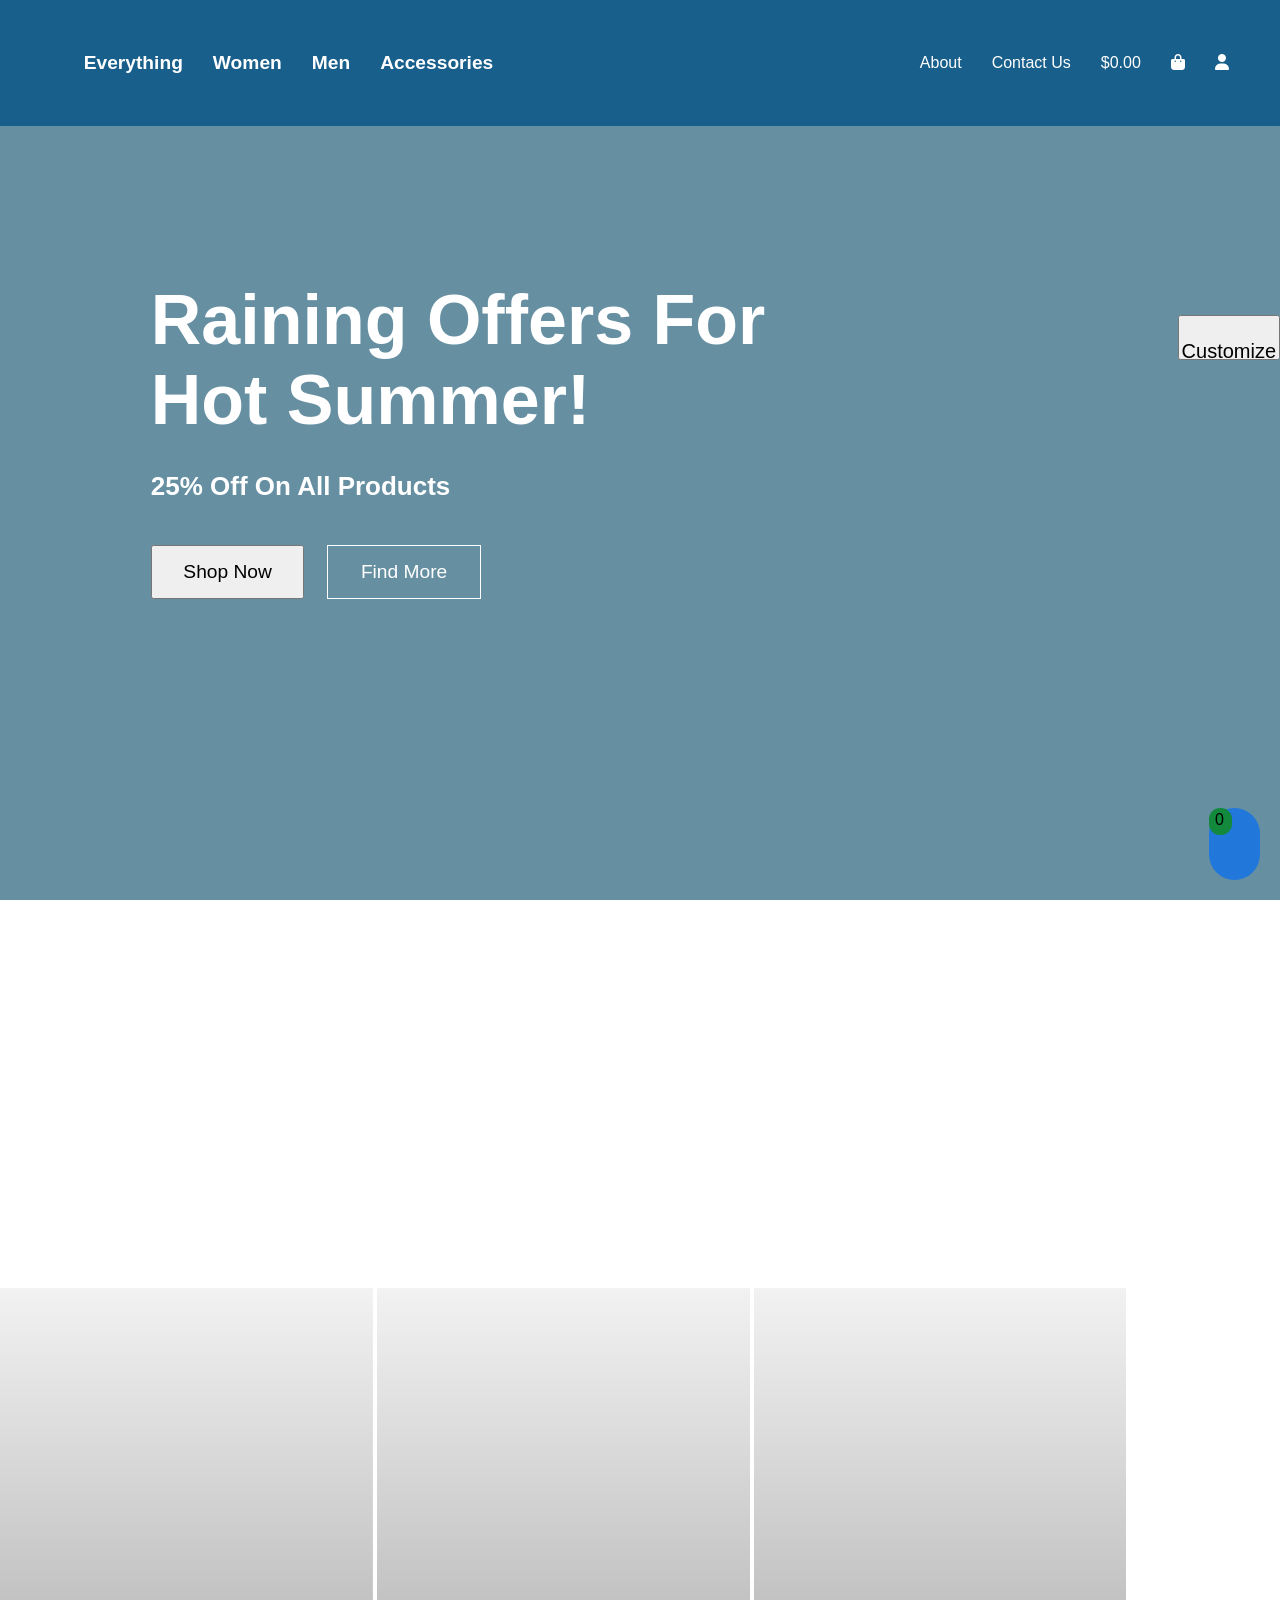
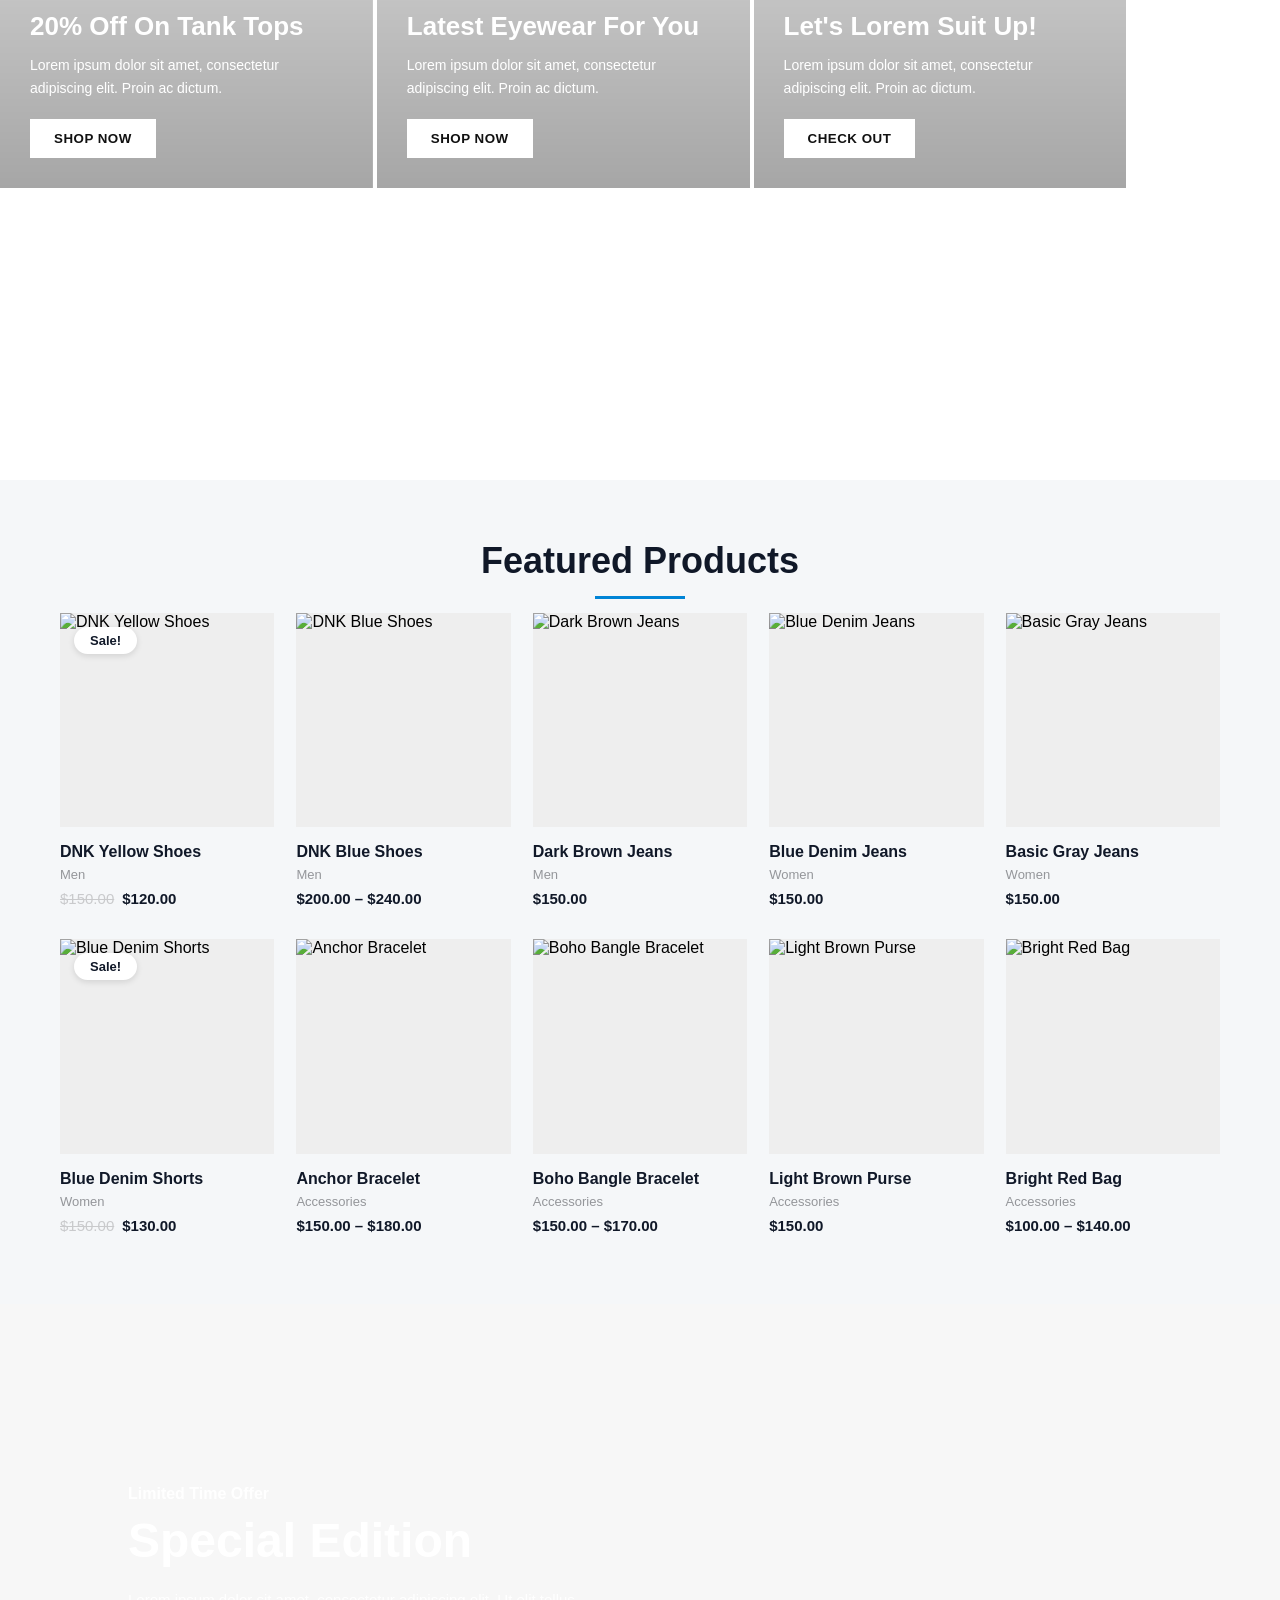
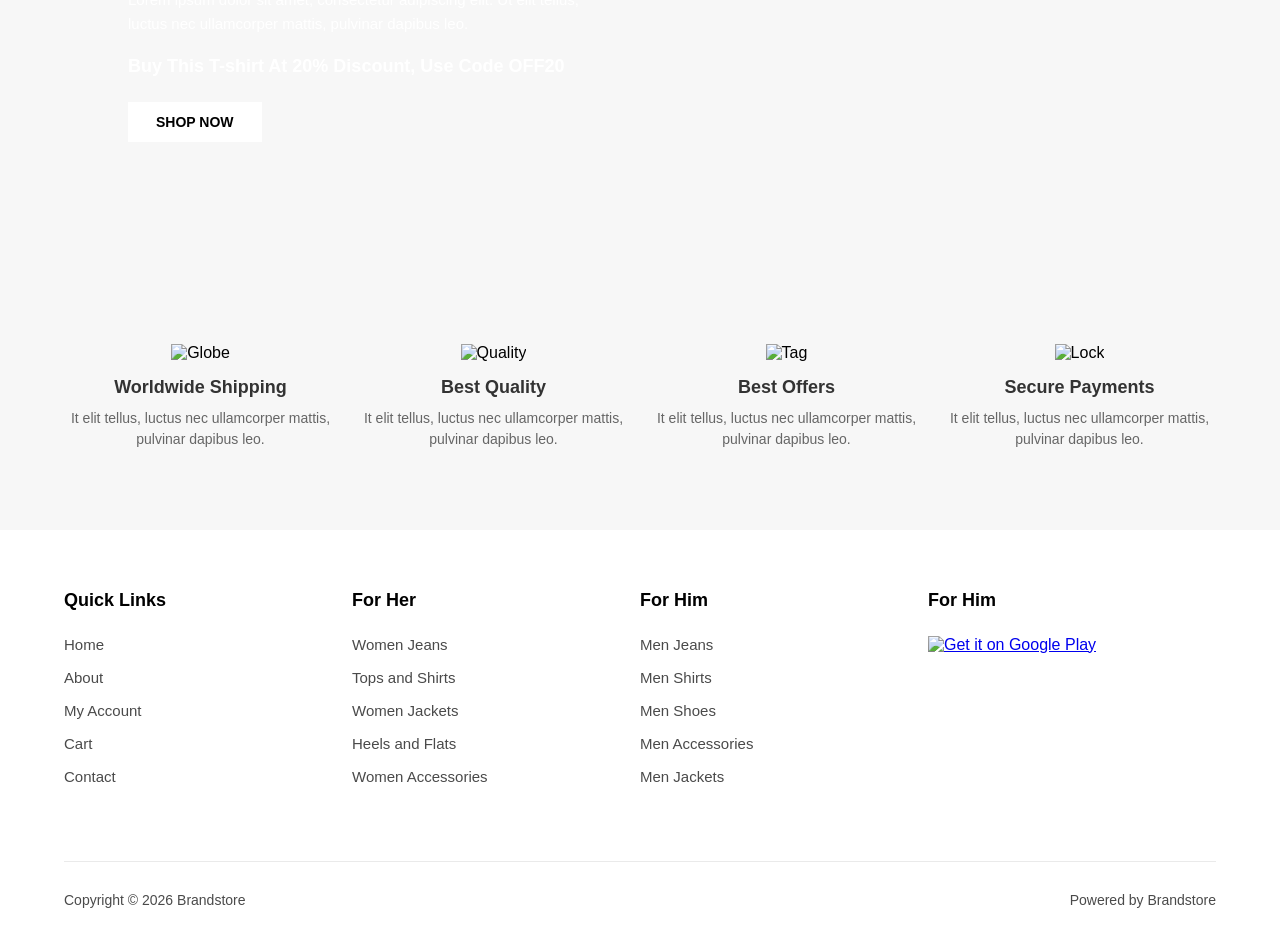
==== index.html @ 1a92a749 "Add files via upload" ====
<!DOCTYPE html>
<html lang="en">
<head>
    <meta charset="UTF-8">
    <meta name="viewport" content="width=device-width, initial-scale=1.0">
    <title>Document</title>


     
</head>
   <link rel="stylesheet" href="style.css">
<link rel="stylesheet" 
href="https://cdnjs.cloudflare.com/ajax/libs/font-awesome/6.5.1/css/all.min.css">
<body>
    
<nav>

    <div class="icon"><a href=""><img src="./img/imgi_24_logo1@2x-free-img.png" alt=""></a>
</div>
<div class="nav-left">
 <a href=" ">Everything</a>
 <a href="">Women</a>
 <a href="">Men</a>
 <a href="">Accessories</a>
</div>

<div class="nav-right">
<a href="">About</a>
<a href="">Contact Us</a>
<a href="">$0.00  </a>
<!-- <a href=""><img class="shop" src="./img/shop.svg" alt=""></a> -->
<a href=""><i class="fa-solid fa-bag-shopping"></i></a>
<a href=""><i class="fa-solid fa-user"></i></a>
</div>
</nav>
    


<section class="home">

<div class="background-img1">

<div class="cont">
    <h1>Raining Offers For <br>Hot Summer!</h1>
    <p>
    25% Off On All Products</p>
     
    
    <button id="button-1">Shop Now</button> 
    <button id="button-2">Find More</button>
    
    
</div>

<a href=""><button id="Customize-1"><img src="./img/laen.svg" alt="">  Customize</button></a>






<div class="sala-1" >
    <div id="zero-1">
  <p>0</p>
  
</div>

  <a href=""> <img src="/img/sala.svg" alt=""></a> 
</div>
</div>



</section>


<section class="section-2">




  <div class="brands-bar">

 
    <div class="logos-row">
        <div><img src="./img/imgi_6_client-logo-5.png" alt=""></div>
<div id="logo-2"><img src="./img/imgi_4_client-logo-2.png" alt=""></div>

<div><img src="./img/imgi_5_client-logo-3.png" alt=""></div>
<div><img src="./img/imgi_3_client-logo-1.png" alt=""></div>

<div><img src="./img/imgi_7_client-logo-4.png" alt=""></div>
    </div>
 
    
  </div>
 
  <div class="promo-cards">
    <div class="card card-1">
      <h2>20% Off On Tank Tops</h2>
      <p>Lorem ipsum dolor sit amet, consectetur adipiscing elit. Proin ac dictum.</p>
      <button>SHOP NOW</button>
    </div>
 
    <div class="card card-2">
      <h2>Latest Eyewear For You</h2>
      <p>Lorem ipsum dolor sit amet, consectetur adipiscing elit. Proin ac dictum.</p>
      <button>SHOP NOW</button>
    </div>
 
    <div class="card card-3">
      <h2>Let's Lorem Suit Up!</h2>
      <p>Lorem ipsum dolor sit amet, consectetur adipiscing elit. Proin ac dictum.</p>
      <button>CHECK OUT</button>
    </div>
  </div>
</section>







<section class="products-section">
  <h2 class="section-title">Featured Products</h2>
  <div class="products-grid">

    <div class="product-card">
      <span class="badge">Sale!</span>
      <img src="https://websitedemos.net/brandstore-02/wp-content/uploads/sites/150/2021/03/sports-shoe3-300x300.jpg" alt="DNK Yellow Shoes">
      <h4>DNK Yellow Shoes</h4>
      <p class="category">Men</p>
      <p class="price"><span class="old-price">$150.00</span><span class="new-price">$120.00</span></p>
    </div>

    <div class="product-card">
      <img src="https://websitedemos.net/brandstore-02/wp-content/uploads/sites/150/2021/03/sports-shoe1-300x300.jpg" alt="DNK Blue Shoes">
      <h4>DNK Blue Shoes</h4>
      <p class="category">Men</p>
      <p class="price"><span class="new-price">$200.00 – $240.00</span></p>
      <div class="swatches">
        <span class="swatch" style="background:#1e73be;"></span>
        <span class="swatch" style="background:#81d742;"></span>
        <span class="swatch" style="background:#ce592f;"></span>
      </div>
    </div>

    <div class="product-card">
      <img src="https://websitedemos.net/brandstore-02/wp-content/uploads/sites/150/2017/12/product-m-jeans1-300x300.jpg" alt="Dark Brown Jeans">
      <h4>Dark Brown Jeans</h4>
      <p class="category">Men</p>
      <p class="price"><span class="new-price">$150.00</span></p>
    </div>

    <div class="product-card">
      <img src="https://websitedemos.net/brandstore-02/wp-content/uploads/sites/150/2017/12/product-w-jeans2-300x300.jpg" alt="Blue Denim Jeans">
      <h4>Blue Denim Jeans</h4>
      <p class="category">Women</p>
      <p class="price"><span class="new-price">$150.00</span></p>
    </div>

    <div class="product-card">
      <img src="https://websitedemos.net/brandstore-02/wp-content/uploads/sites/150/2017/12/product-w-jeans4-300x300.jpg" alt="Basic Gray Jeans">
      <h4>Basic Gray Jeans</h4>
      <p class="category">Women</p>
      <p class="price"><span class="new-price">$150.00</span></p>
    </div>

    <div class="product-card">
      <span class="badge">Sale!</span>
      <img src="https://websitedemos.net/brandstore-02/wp-content/uploads/sites/150/2017/12/product-w-jeans1-300x300.jpg" alt="Blue Denim Shorts">
      <h4>Blue Denim Shorts</h4>
      <p class="category">Women</p>
      <p class="price"><span class="old-price">$150.00</span><span class="new-price">$130.00</span></p>
    </div>

    <div class="product-card">
      <img src="https://websitedemos.net/brandstore-02/wp-content/uploads/sites/150/2017/12/product-accessory2-300x300.jpg" alt="Anchor Bracelet">
      <h4>Anchor Bracelet</h4>
      <p class="category">Accessories</p>
      <p class="price"><span class="new-price">$150.00 – $180.00</span></p>
      <div class="swatches">
        <span class="swatch" style="background:#000000;"></span>
        <span class="swatch" style="background:#aa7627;"></span>
        <span class="swatch" style="background:#ce592f;"></span>
      </div>
    </div>

    <div class="product-card">
      <img src="https://websitedemos.net/brandstore-02/wp-content/uploads/sites/150/2017/12/product-accessory1-300x300.jpg" alt="Boho Bangle Bracelet">
      <h4>Boho Bangle Bracelet</h4>
      <p class="category">Accessories</p>
      <p class="price"><span class="new-price">$150.00 – $170.00</span></p>
      <div class="swatches">
        <span class="swatch" style="background:#1fb1c1;"></span>
        <span class="swatch" style="background:#81d742;"></span>
        <span class="swatch" style="background:#ce592f;"></span>
      </div>
    </div>

    <div class="product-card">
      <img src="https://websitedemos.net/brandstore-02/wp-content/uploads/sites/150/2017/12/product-bag1-300x300.jpg" alt="Light Brown Purse">
      <h4>Light Brown Purse</h4>
      <p class="category">Accessories</p>
      <p class="price"><span class="new-price">$150.00</span></p>
    </div>

    <div class="product-card">
      <img src="https://websitedemos.net/brandstore-02/wp-content/uploads/sites/150/2017/12/product-bag3-300x300.jpg" alt="Bright Red Bag">
      <h4>Bright Red Bag</h4>
      <p class="category">Accessories</p>
      <p class="price"><span class="new-price">$100.00 – $140.00</span></p>
      <div class="swatches">
        <span class="swatch" style="background:#1e73be;"></span>
        <span class="swatch" style="background:#f49922;"></span>
        <span class="swatch" style="background:#ce25e8;"></span>
        <span class="swatch" style="background:#ce592f;"></span>
      </div>
    </div>

  </div>
</section>

<section class="Special">
  
  <div class="back11">
    <div class="banner-content">
      <p class="subtitle">Limited Time Offer</p>
      <h2>Special Edition</h2>
      <p class="desc">Lorem ipsum dolor sit amet, consectetur adipiscing elit. Ut elit tellus, luctus nec ullamcorper mattis, pulvinar dapibus leo.</p>
      <p class="discount-text">Buy This T-shirt At 20% Discount, Use Code OFF20</p>
      <a href="#" class="shop-btn">SHOP NOW</a>
    </div>
  </div>

  
  <div class="somp">
   
    <div class="feature-item">
      <img src="./img/imgi_18_globe-free-img.png" alt="Globe">
      <h3>Worldwide Shipping</h3>
      <p>It elit tellus, luctus nec ullamcorper mattis, pulvinar dapibus leo.</p>
    </div>
  
   
    <div class="feature-item">
      <img src="./img/imgi_19_quality-free-img.png" alt="Quality">
      <h3>Best Quality</h3>
      <p>It elit tellus, luctus nec ullamcorper mattis, pulvinar dapibus leo.</p>
    </div>
    
    
    <div class="feature-item">
      <img src="./img/imgi_20_tag-free-img.png" alt="Tag">
      <h3>Best Offers</h3>
      <p>It elit tellus, luctus nec ullamcorper mattis, pulvinar dapibus leo.</p>
    </div>
    
  
    <div class="feature-item">
      <img src="./img/imgi_21_lock-free-img.png" alt="Lock">
      <h3>Secure Payments</h3>
      <p>It elit tellus, luctus nec ullamcorper mattis, pulvinar dapibus leo.</p>
    </div>
  </div>
</section>

<footer class="site-footer">
  <div class="footer-top">
 
    <div class="footer-col">
      <h4>Quick Links</h4>
      <ul>
        <li><a href="#">Home</a></li>
        <li><a href="#">About</a></li>
        <li><a href="#">My Account</a></li>
        <li><a href="#">Cart</a></li>
        <li><a href="#">Contact</a></li>
      </ul>
    </div>

   
    <div class="footer-col">
      <h4>For Her</h4>
      <ul>
        <li><a href="#">Women Jeans</a></li>
        <li><a href="#">Tops and Shirts</a></li>
        <li><a href="#">Women Jackets</a></li>
        <li><a href="#">Heels and Flats</a></li>
        <li><a href="#">Women Accessories</a></li>
      </ul>
    </div>

    <div class="footer-col">
      <h4>For Him</h4>
      <ul>
        <li><a href="#">Men Jeans</a></li>
        <li><a href="#">Men Shirts</a></li>
        <li><a href="#">Men Shoes</a></li>
        <li><a href="#">Men Accessories</a></li>
        <li><a href="#">Men Jackets</a></li>
      </ul>
    </div>

  
    <div class="footer-col">
      <h4>For Him</h4>
      <a href="#" class="app-link">
        
        <img src="./img/imgi_102_playstore-free-img-300x90.png" alt="Get it on Google Play"> 
      </a>
    </div>
  </div>

  <div class="footer-bottom">
    <p>Copyright &copy; 2026 Brandstore</p>
    <p>Powered by Brandstore</p>
  </div>
</footer>

</body>
</html>
---- style.css ----
*{
    padding: 0;
    margin: 0;
box-sizing: border-box;
}
 

nav{
background-color: rgb(24, 95, 139);
display: flex;
align-items: center;
height: 14vh;
padding: 45px;
position: relative;
}

.icon{
   
    margin-left: 3px;
    
}

.icon img{

width: 150px;

}

.nav-left{
  display: flex;
gap: 30px;
margin-left: 3%;
font-size: larger;
font-weight: 600;
 

}

.nav-right{
    display: flex;
 margin-right: auto;
gap: 30px;
position: absolute;
right: 4%;
font-family: 'Trebuchet MS', 'Lucida Sans Unicode', 'Lucida Grande', 'Lucida Sans', Arial, sans-serif;

}
.nav-left a , .nav-right a{
text-decoration: none;
color: white;

    
}



.home{

height: 100vh;

}

.background-img1{
    position: relative;
width: 100%;
height: 100%;
background-image:
        linear-gradient(  rgba(0, 70, 100, 0.6), rgba(0, 70, 100, 0.6) ), url("img/imgi_116_home-new-bg-free-img.jpg");
        background-repeat: no-repeat;
background-size: cover;
background-position: center;
background-attachment: fixed;
}
.cont{

position: absolute;
top: 16%;
left: 11%;
padding: 10px;

}

.cont h1{

color: white;
font-weight: bold;
font-size: 70px;
font-family: 'Gill Sans', 'Gill Sans MT', Calibri, 'Trebuchet MS', sans-serif;

}
.cont p{
color: white;
font-family: 'Gill Sans', 'Gill Sans MT', Calibri, 'Trebuchet MS', sans-serif;
 font-size: 26px;
 font-weight: bold;
 margin-top: 5%;
 
}

.cont button{
 width: 25%;
 height: 6vh;
 margin-top: 7%;
font-size: larger;
}
#button-2{
background-color: rgba(0, 0, 255, 0);
    color: white;
  border: 1px white solid;
  margin-left: 3%;
  
}
#button-1:hover{
background-color: black;
color: white;
border: 1px white solid;
}

#button-2:hover{

background-color: white;
color: black;
}

#Customize-1{
 position: fixed;
 top: 35%;
right: 0;
width: 8%;
height: 5vh;
font-size: 20px;
}

#Customize-1:hover{
color: rgba(0, 59, 186, 0.975);

}








.sala-1{
width: 4%;
height:8vh;
position: fixed;
right: 20px;
bottom: 20px;
background-color: rgb(33, 119, 218);
border-radius: 30px;

}
.sala-1 img{
    position: absolute;
    top:15px;
  right: 12px;
}

#zero-1{
    position: relative;
width: 23px;
height: 3vh;
border-radius: 11px;
background-color: rgb(18, 137, 60);

}
#zero-1 p{

    position: absolute;
    top:3px;
  right: 8px;
}


.section-2{
width: 100%;
height: 110vh;
position: relative;

}


/* 
.brands-bar {
  display: flex;              
  align-items: center;        
  justify-content: center;
  gap: 20px;
  padding: 40px 30px;
}
 
.arrow-btn {
  background: none;
  border: none;
  font-size: 22px;
  color: #999;
  cursor: pointer;
  flex-shrink: 0;            
} */
 
.logos-row {
  display: flex;              /* اللوجوهات جنب بعض في صف واحد */
  align-items: center;
  justify-content: space-evenly; /* مسافات متساوية تمامًا بينهم */
  flex-grow: 1;                /* الصف ياخد كل المساحة المتاحة بين السهمين */
  flex-wrap: wrap;             /* لو الشاشة ضاقت جدًا، اللوجوهات تنزل سطر جديد */
  gap: 30px;
 margin-top: 5%;
}
 
/* .logo-item {
  display: flex;
  align-items: center;
  gap: 8px;
  font-weight: bold;
  font-size: 20px;
  color: #333;
  white-space: nowrap;
}
.logo-item .dot {
  width: 22px;
  height: 22px;
  border-radius: 50%;
  background: #333;
  flex-shrink: 0;
} */
 
/* ============================================= */
/* 2) صف كروت العروض (Promo Cards)                */
/* ============================================= */
.promo-cards {
  display: flex;              /* الكروت التلاتة جنب بعض أفقيًا */
  flex-wrap: wrap;            /* لو الشاشة صغيرة، الكروت تنزل تحت بعض */
  gap: 4px;
  position: absolute;
  top: 20%;
  right: 12%;
}
 
.card {
  flex: 1 1 300px;   /* اختصار: flex-grow:1 flex-shrink:1 flex-basis:300px */
  min-height: 500px;
  display: flex;
  flex-direction: column;    /* محتوى الكارت مرتب عموديًا */
  justify-content: flex-end; /* النص والزرار يتحطوا في آخر الكارت (تحت) */
  padding: 30px;
  color: white;
  /* background-size: contain;
  background-position: center;
  background-repeat: no-repeat;
  position: relative; */
}
 
/* خلفيات تجريبية لكل كارت (استبدلها بصورك الحقيقية بسهولة) */
.card-1 { background: linear-gradient(0deg, rgba(0,0,0,0.35), rgba(0,0,0,0.05)), url("./img/imgi_116_women-fashion-free-img.jpg");

 background-size: contain;
    background-position: center;
background-repeat: no-repeat;
    position: relative;



}
.card-2 { background: linear-gradient(0deg, rgba(0,0,0,0.35), rgba(0,0,0,0.05)),url("./img/imgi_117_men-fashion-free-img.jpg"); }
.card-3 { background: linear-gradient(0deg, rgba(0,0,0,0.35), rgba(0,0,0,0.05)),url("./img/imgi_118_footwear-free-img.jpg"); }
 
.card h2 {
  font-size: 26px;
  margin-bottom: 12px;
}
.card p {
  font-size: 14px;
  line-height: 1.6;
  max-width: 320px;
  margin-bottom: 20px;
}
.card button {
  align-self: flex-start;   /* الزرار يفضل في الشمال ومايتمددش (override للـ align-items لو موجودة) */
  background: white;
  color: #111;
  border: none;
  padding: 12px 24px;
  font-weight: bold;
  letter-spacing: 0.5px;
  cursor: pointer;
}
 
/* 
@media (max-width: 700px) {
  .brands-bar { flex-wrap: wrap; }
  .card { flex-basis: 100%; }  /* كل كارت ياخد عرض الشاشة كامل على الموبايل */

  





/* 
.women-fashion ,.men-fashion ,.footwear-free{

width: 32%;
height:500px;

}


.women-fashion {

    background-image: url("./img/imgi_116_women-fashion-free-img.jpg");
    background-size: contain;
    background-position: center;
background-repeat: no-repeat;
    position: relative;

    
}


.men-fashion {

    background-image: url("./img/imgi_117_men-fashion-free-img.jpg");
    background-size: contain;
    background-position: center;
background-repeat: no-repeat;
    position: relative;

    
}


.footwear-free {

    background-image: url("./img/imgi_118_footwear-free-img.jpg");
    background-size: contain;
    background-position: center;
background-repeat: no-repeat;
    position: relative;

    
}







 */



.Featured{
    display: flex;
width: 95%;
height: 50vh;
position: absolute;
top: 20%;

}

.sports-shoe3{

    width:22%;
}

.sports-shoe3 img  {

width:100%;

}



.products-section{
  padding:60px 60px;
  text-align:center;
  
  background:#F5F7F9;
}
.section-title{
  font-size:36px;
  font-weight:700;
  color:#101828;
  margin-bottom:14px;
}
.section-title::after{
  content:"";
  display:block;
  width:90px;
  height:3px;
  background:#0084D6;
  margin:14px auto 0 auto;
}
.products-grid{
  display:grid;
  grid-template-columns:repeat(5,1fr);   /* 5 أعمدة بالظبط زي الصورة */
  gap:22px;
  text-align:left;
  max-width:1500px;
  margin:0 auto;
}
.product-card{
  display:flex;
  flex-direction:column;
  position:relative;
}
.product-card img{
  width:100%;
  aspect-ratio:1/1;
  object-fit:cover;
  background:#eeeeee;      /* لون خلفية صورة المنتج الحقيقي */
  margin-bottom:16px;
}
.product-card h4{
  font-size:16px;
  font-weight:700;
  color:#101828;
  margin-bottom:6px;
}
.product-card .category{
  font-size:13px;
  color:#94969a;
  margin-bottom:8px;
}
.product-card .price{
  font-size:15px;
  margin-bottom:10px;
}
.product-card .old-price{
  text-decoration:line-through;
  color:#c9cacc;font-weight:400;
  margin-right:8px;
}
.product-card .new-price{
  color:#101828;
  font-weight:700;
}
.product-card .badge{
  position:absolute;
  top:14px; left:14px;
  background:#ffffff;
  color:#101828;
  font-size:13px;
  font-weight:600;
  padding:6px 16px;
  border-radius:20px;
  box-shadow:0 2px 6px rgba(0,0,0,0.12);
}

/* ريسيت بسيط عشان المسافات */
* {
  box-sizing: border-box;
  margin: 0;
  padding: 0;
  font-family: Arial, Helvetica, sans-serif; /* يفضل استخدام خطوط مناسبة */
}

.Special {
  width: 100%;
  background-color: #f7f7f7; /* لون خلفية الصفحة الفاتح زي الصورة */
  padding: 40px 0 80px;
}

/* تنسيق البانر */
.back11 {
  width: 90%;
  max-width: 1200px;
  height: 60vh;
  min-height: 450px;
  margin: 0 auto;
  background: url("./img/imgi_120_banner-03.jpg");
  background-size: cover; /* عشان الصورة تغطي المساحة كلها بشكل متناسق */
  background-position: center;
  background-repeat: no-repeat;
  display: flex;
  align-items: center; /* توسيط المحتوى بالطول */
  padding-left: 5%; /* مسافة من الشمال للنص */
}

/* تنسيق الكلام جوه البانر */
.banner-content {
  width: 50%;
  color: #ffffff;
}

.banner-content .subtitle {
  font-size: 16px;
  font-weight: bold;
  margin-bottom: 10px;
}

.banner-content h2 {
  font-size: 48px;
  font-weight: bold;
  margin-bottom: 20px;
}

.banner-content .desc {
  font-size: 15px;
  line-height: 1.6;
  margin-bottom: 20px;
  max-width: 90%;
}

.banner-content .discount-text {
  font-size: 18px;
  font-weight: bold;
  margin-bottom: 25px;
}

.shop-btn {
  display: inline-block;
  background-color: #ffffff;
  color: #000000;
  text-decoration: none;
  padding: 12px 28px;
  font-weight: bold;
  font-size: 14px;
  text-transform: uppercase;
  transition: 0.3s;
}

.shop-btn:hover {
  background-color: #e0e0e0;
}


.somp {
  display: flex;
  justify-content: space-between;
  width: 90%;
  max-width: 1200px;
  margin: 60px auto 0;
  gap: 20px;
}

.feature-item {
  flex: 1; 
  text-align: center; 
}

.feature-item img {
  width: 40px; 
  margin-bottom: 15px;
}

.feature-item h3 {
  font-size: 18px;
  color: #333;
  margin-bottom: 10px;
}

.feature-item p {
  font-size: 14px;
  color: #666;
  line-height: 1.5;
}



.site-footer {
  width: 100%;
  background-color: #ffffff;
  padding: 60px 0 20px;
  font-family: Arial, Helvetica, sans-serif;
}


.footer-top {
  width: 90%;
  max-width: 1200px;
  margin: 0 auto;
  display: flex;
  justify-content: space-between;
  flex-wrap: wrap; 
  padding-bottom: 40px;
  border-bottom: 1px solid #eaeaea;
}

.footer-col {
  flex: 1;
  min-width: 200px; 
  margin-bottom: 20px;
}

.footer-col h4 {
  font-size: 18px;
  font-weight: bold;
  margin-bottom: 25px;
  color: #000;
}

.footer-col ul {
  list-style: none;
  padding: 0;
  margin: 0;
}

.footer-col ul li {
  margin-bottom: 15px;
}

.footer-col ul li a {
  text-decoration: none; 
  color: #4a4a4a;
  font-size: 15px;
  transition: color 0.3s ease;
}

.footer-col ul li a:hover {
  color: #000; 
}

.app-link img {
  width: 140px; 
  cursor: pointer;
}

.footer-bottom {
  width: 90%;
  max-width: 1200px;
  margin: 0 auto;
  display: flex;
  justify-content: space-between;
  padding-top: 30px;
  font-size: 14px;
  color: #4a4a4a;
}
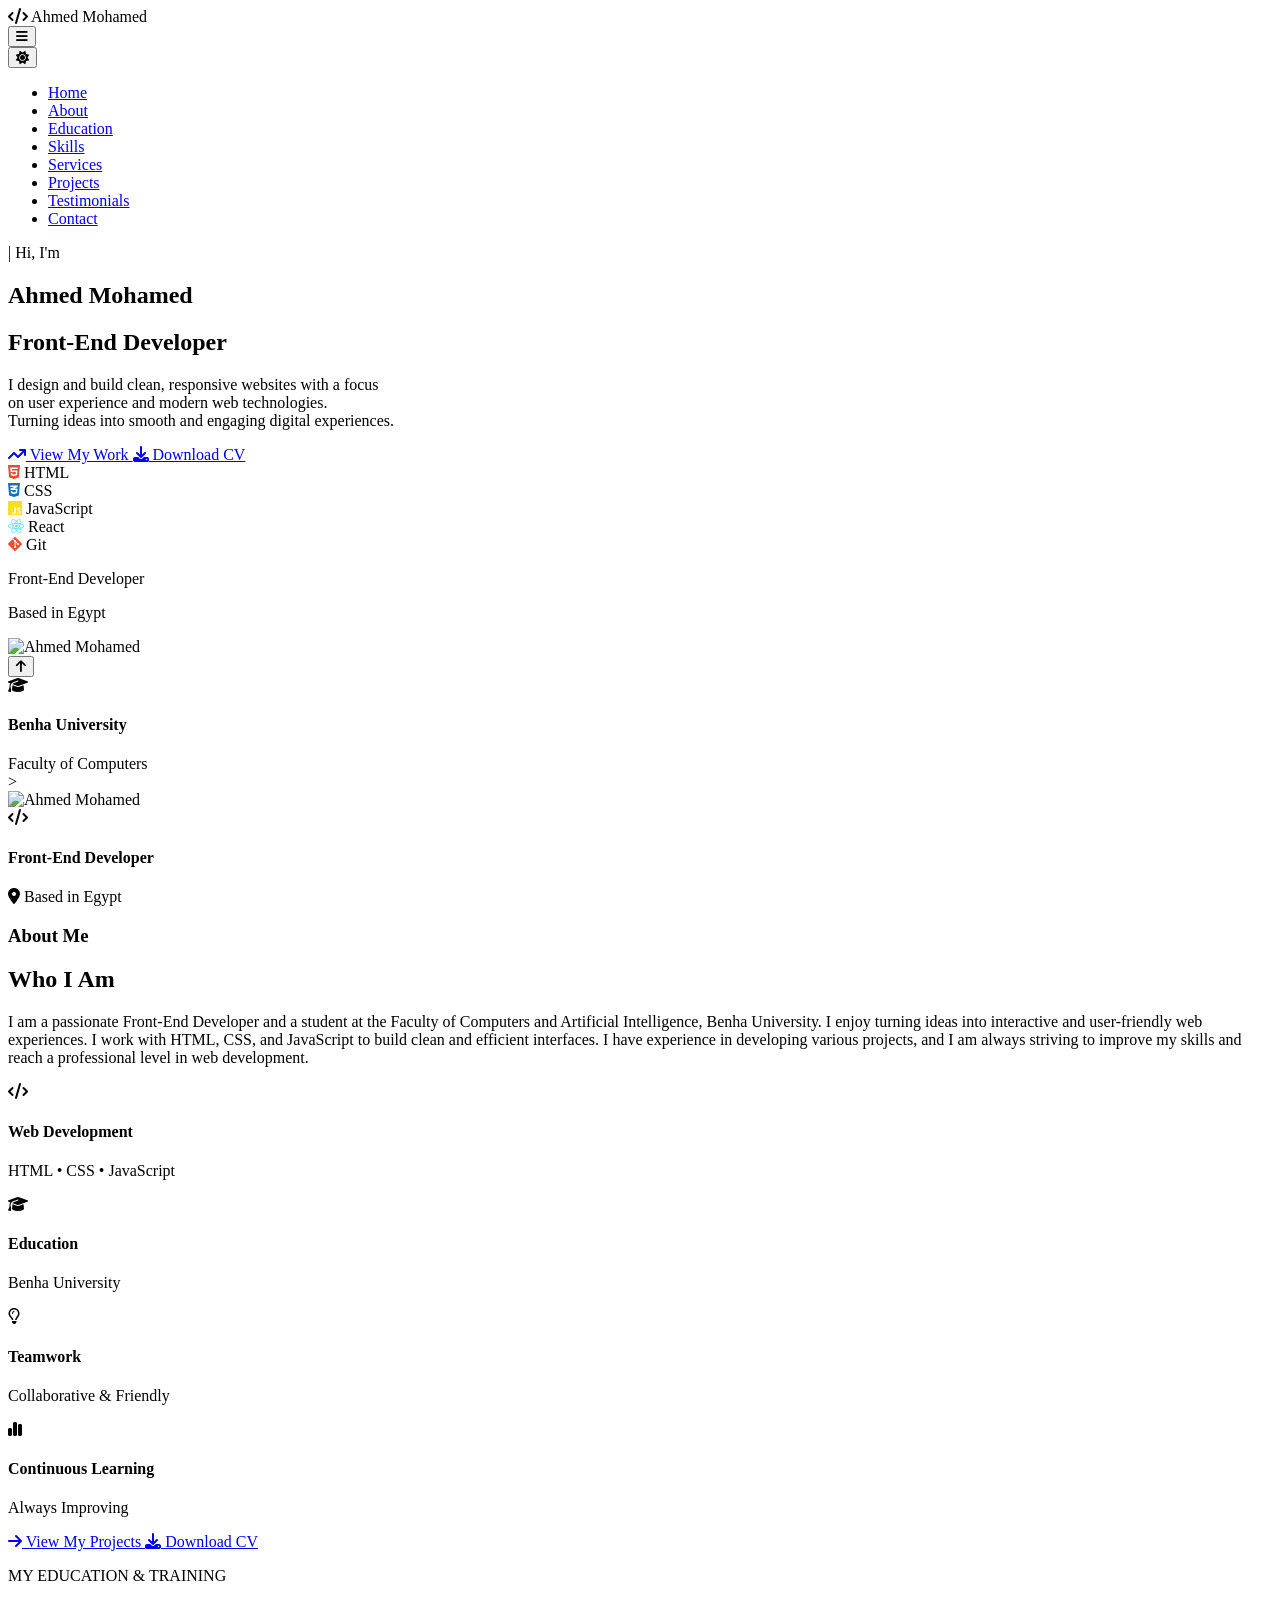
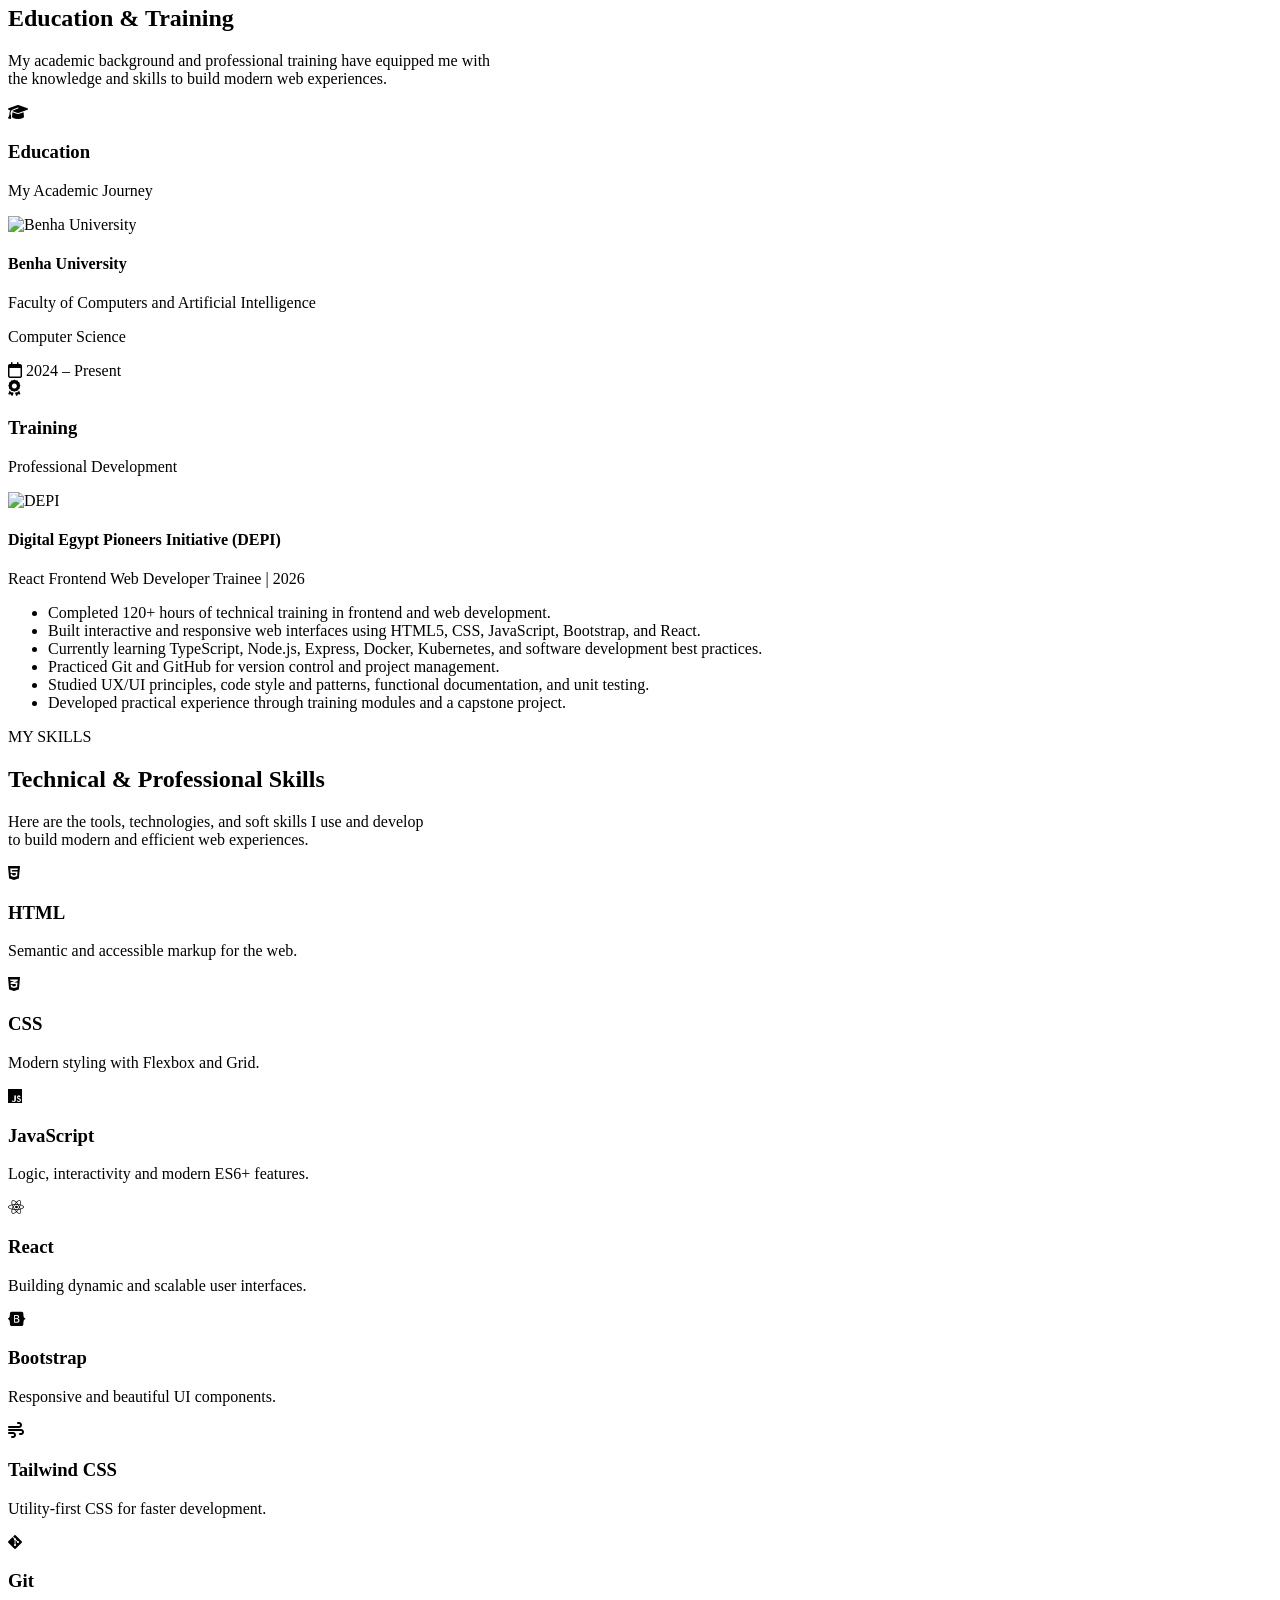
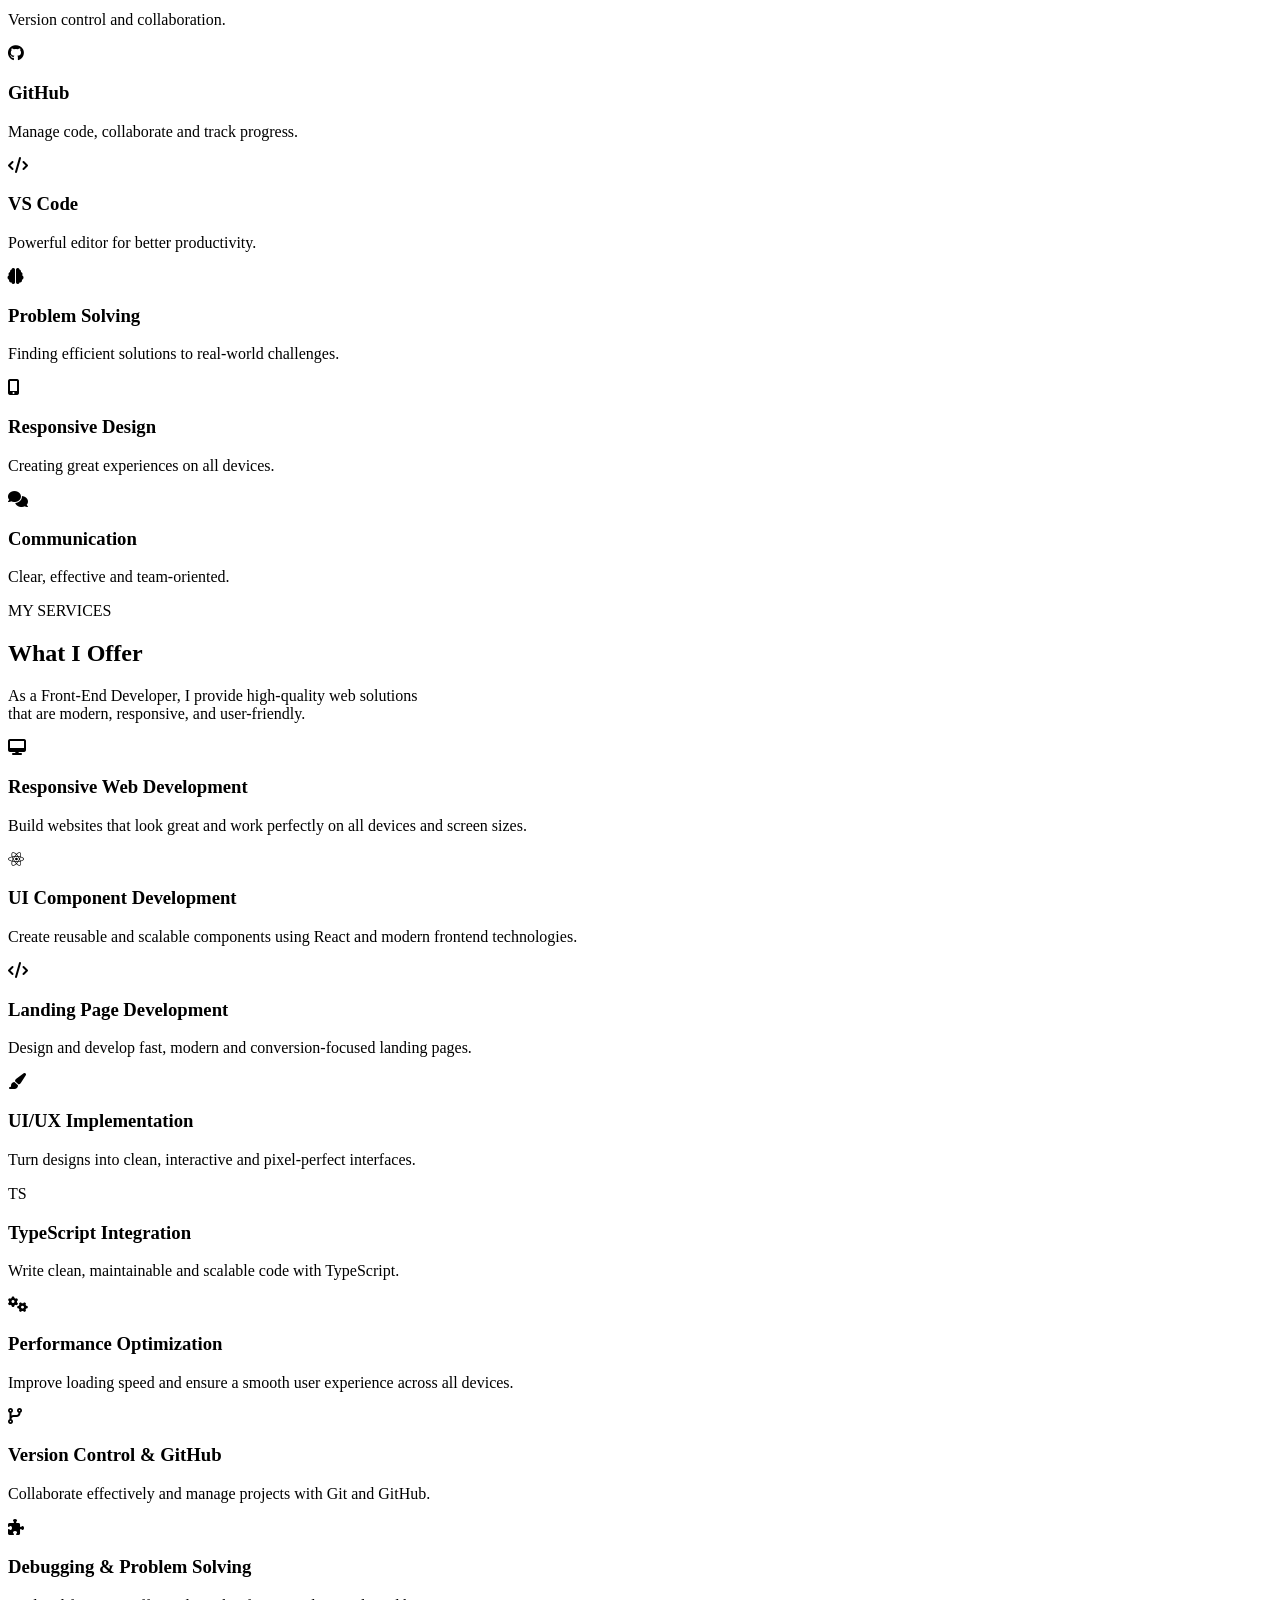
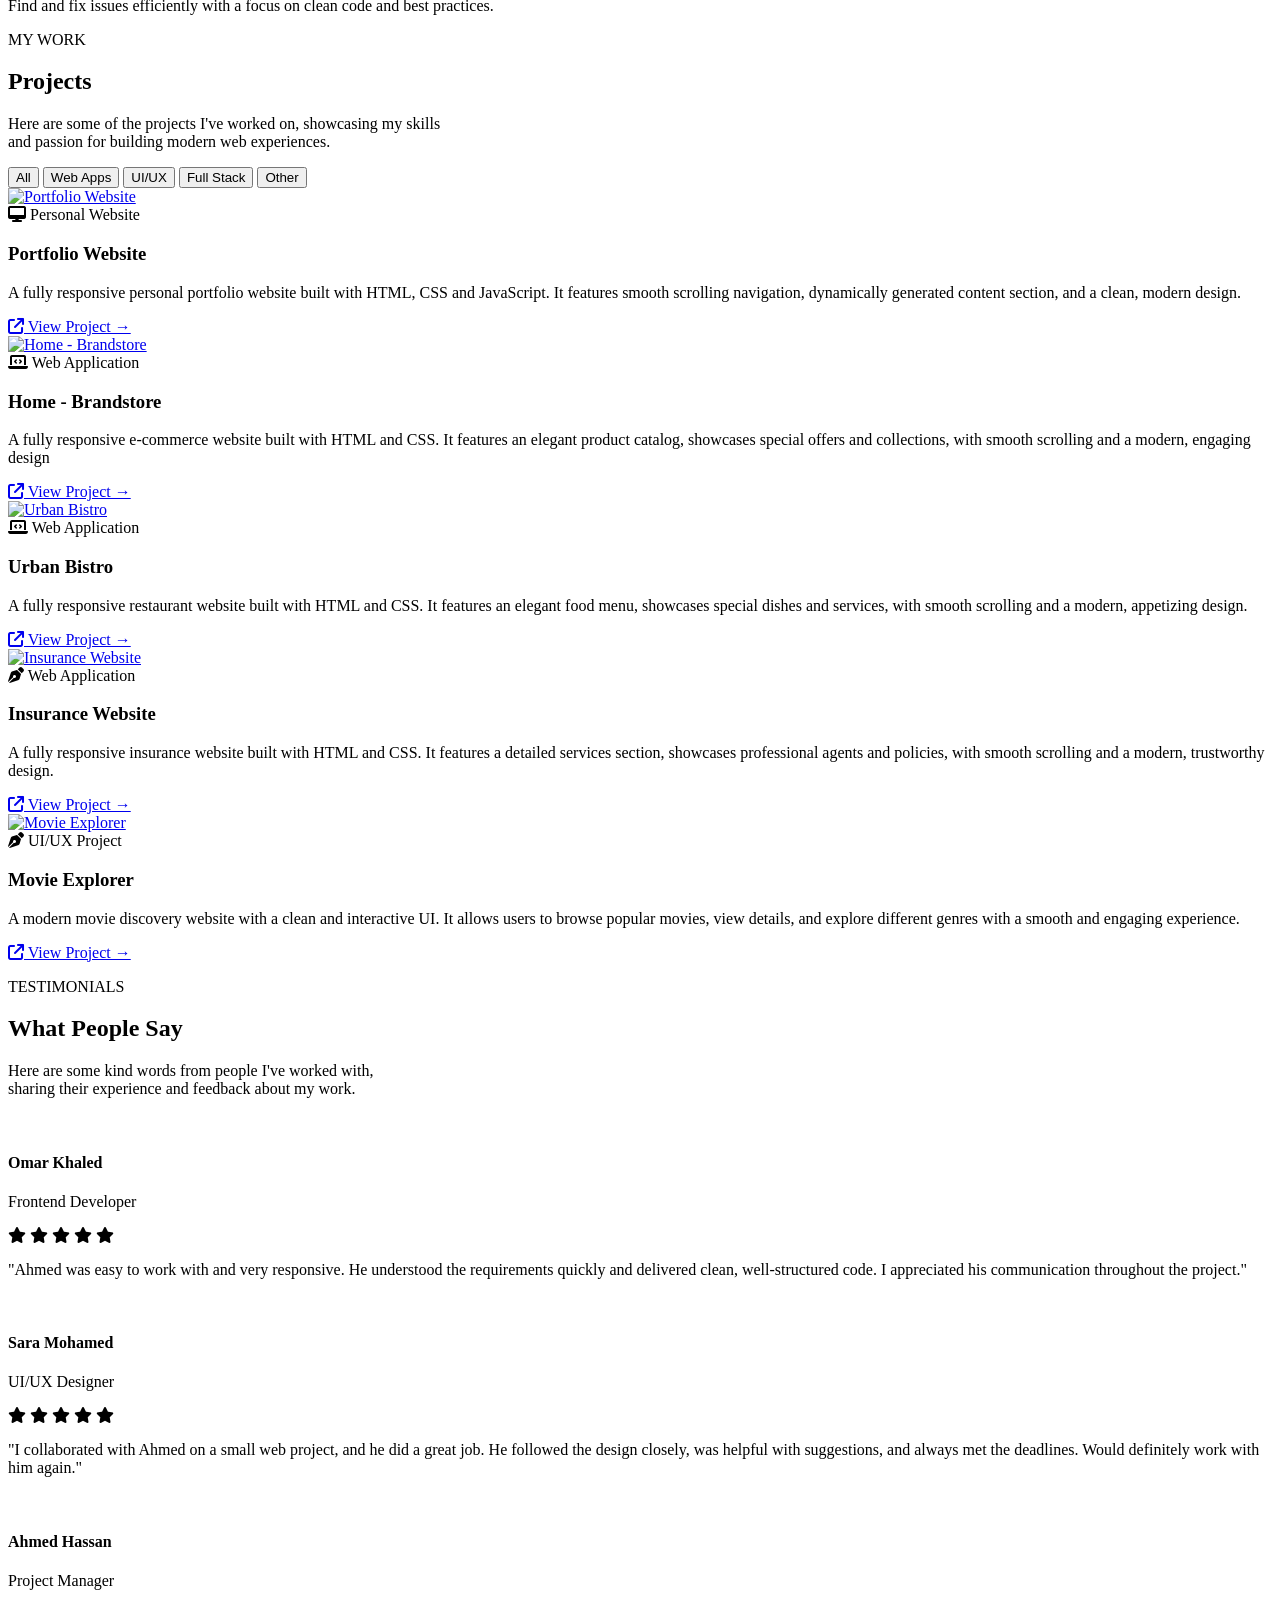
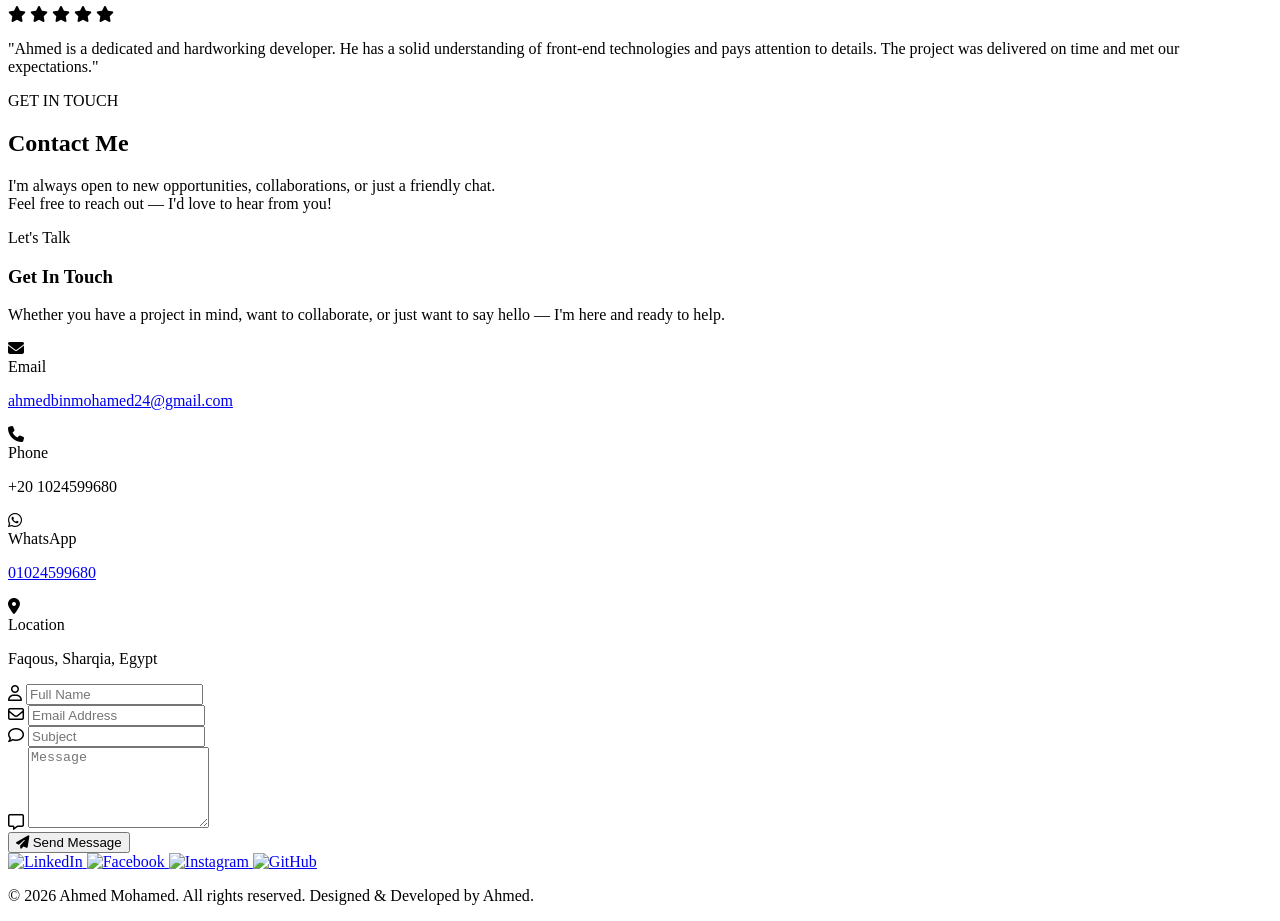
==== commit 99ee6277: "Add files via upload" ====
--- a/index.html
+++ b/index.html
@@ -1,323 +1,966 @@
+
+<!DOCTYPE html>
+<html lang="en">
+
+<head>
+    <meta charset="UTF-8">
+    <meta name="viewport" content="width=device-width, initial-scale=1.0">
+    <title>portfolio</title>
+    <link rel="stylesheet" href="css/style.css">
+</head>
+
+
+
+<body>
+
+
 <!DOCTYPE html>
 <html lang="en">
 <head>
     <meta charset="UTF-8">
     <meta name="viewport" content="width=device-width, initial-scale=1.0">
-    <title>Document</title>
-
-
-     
+    <title>Ahmed Mohamed - Portfolio</title>
+   
+    <link rel="stylesheet" href="style.css">
+ 
+    <link rel="stylesheet" href="https://cdnjs.cloudflare.com/ajax/libs/font-awesome/6.4.0/css/all.min.css">
+ 
+    <link href="https://fonts.googleapis.com/css2?family=Poppins:wght@300;400;500;600;700&display=swap" rel="stylesheet">
 </head>
-   <link rel="stylesheet" href="style.css">
-<link rel="stylesheet" 
-href="https://cdnjs.cloudflare.com/ajax/libs/font-awesome/6.5.1/css/all.min.css">
 <body>
-    
-<nav>
-
-    <div class="icon"><a href=""><img src="./img/imgi_24_logo1@2x-free-img.png" alt=""></a>
+
+<nav class="navbar">
+    <div class="logo">
+        <i class="fa-solid fa-code"></i> Ahmed <span>Mohamed</span>
+    </div>
+    <button class="menu-toggle" aria-label="Open Menu">
+        <i class="fa-solid fa-bars"></i>
+    </button>
+<div class="nav-actions">
+
+
 </div>
-<div class="nav-left">
- <a href=" ">Everything</a>
- <a href="">Women</a>
- <a href="">Men</a>
- <a href="">Accessories</a>
-</div>
-
-<div class="nav-right">
-<a href="">About</a>
-<a href="">Contact Us</a>
-<a href="">$0.00  </a>
-<!-- <a href=""><img class="shop" src="./img/shop.svg" alt=""></a> -->
-<a href=""><i class="fa-solid fa-bag-shopping"></i></a>
-<a href=""><i class="fa-solid fa-user"></i></a>
-</div>
+
+    <button class="theme-toggle" aria-label="Toggle Light and Dark Mode">
+    <i class="fa-solid fa-sun"></i>
+</button>
+    <ul class="nav-links">
+        <li><a href="#" class="active">Home</a></li>
+        <li><a href="#about">About</a></li>
+        <li><a href="#education">Education</a></li>
+        <li><a href="#skills">Skills</a></li>
+        <li><a href="#services">Services</a></li>
+        <li><a href="#projects">Projects</a></li>
+        <li><a href="#testimonials">Testimonials</a></li>
+        <li><a href="#contact">Contact</a></li>
+    </ul>
 </nav>
-    
-
-
-<section class="home">
-
-<div class="background-img1">
-
-<div class="cont">
-    <h1>Raining Offers For <br>Hot Summer!</h1>
-    <p>
-    25% Off On All Products</p>
-     
-    
-    <button id="button-1">Shop Now</button> 
-    <button id="button-2">Find More</button>
-    
+   
+    <section class="hero">
+        
+        
+        <div class="hero-content">
+            <div class="greeting"><span>|</span> Hi, I'm</div>
+            <h1 class="name">Ahmed <span>Mohamed</span></h1>
+            <h2 class="title">Front-End Developer</h2>
+            <p class="desc">
+                I design and build clean, responsive websites with a focus<br>
+                on user experience and modern web technologies.<br>
+                Turning ideas into smooth and engaging digital experiences.
+            </p>
+            
+            <div class="buttons">
+                <a href="#projects" class="btn primary-btn">
+                    <i class="fa-solid fa-arrow-trend-up"></i> View My Work
+                </a>
+                <a href="./CV/Ahmed Mohamed_Gomaa_CV.pdf" class="btn secondary-btn">
+                    <i class="fa-solid fa-download"></i> Download CV
+                </a>
+            </div>
+
+            <div class="tech-stack">
+                <div class="tech-item"><i class="fa-brands fa-html5" style="color: #e34f26;"></i> HTML</div>
+                <div class="tech-item"><i class="fa-brands fa-css3-alt" style="color: #1572b6;"></i> CSS</div>
+                <div class="tech-item"><i class="fa-brands fa-js" style="color: #f7df1e;"></i> JavaScript</div>
+                <div class="tech-item"><i class="fa-brands fa-react" style="color: #61dafb;"></i> React</div>
+                <div class="tech-item"><i class="fa-brands fa-git-alt" style="color: #f05032;"></i> Git</div>
+            </div>
+        </div>
+
+        <div class="hero-image">
+           
+            <div class="badge">
+                <span class="dot"></span>
+                <div>
+                    <p class="badge-title">Front-End Developer</p>
+                    <p class="badge-loc">Based in Egypt</p>
+                </div>
+            </div>
+
+            
+            <div class="image-wrapper">
+                <div class="circle-1"></div>
+                <div class="circle-2"></div>
+                <div class="circle-line"></div>
+               
+                <img src="images/dekk.jpeg" alt="Ahmed Mohamed">
+            </div>
+
+         
+            <div class="dots dots-left"></div>
+            <div class="dots dots-right"></div>
+        </div>
+
+<div>
+
+<a href="#" class="top-btn" aria-label="Scroll to top">
+    <button>
+        <i class="fa-solid fa-arrow-up"></i>
+    </button>
+</a>
+
     
 </div>
 
-<a href=""><button id="Customize-1"><img src="./img/laen.svg" alt="">  Customize</button></a>
-
-
-
-
-
-
-<div class="sala-1" >
-    <div id="zero-1">
-  <p>0</p>
-  
+
+
+    </section>
+
+
+<script>
+const menuToggle = document.querySelector('.menu-toggle');
+const navLinks = document.querySelector('.nav-links');
+
+menuToggle.addEventListener('click', () => {
+    navLinks.classList.toggle('active');
+});
+
+document.querySelectorAll('.nav-links a').forEach(link => {
+    link.addEventListener('click', () => {
+        navLinks.classList.remove('active');
+    });
+});
+
+
+
+
+const themeToggle = document.querySelector('.theme-toggle');
+const themeIcon = themeToggle.querySelector('i');
+
+themeToggle.addEventListener('click', () => {
+    document.body.classList.toggle('light-mode');
+
+    if (document.body.classList.contains('light-mode')) {
+        themeIcon.classList.remove('fa-sun');
+        themeIcon.classList.add('fa-moon');
+    } else {
+        themeIcon.classList.remove('fa-moon');
+        themeIcon.classList.add('fa-sun');
+    }
+});
+</script>
+
+
+
+
+
+
+<section class="about-section" id="about">
+    <div class="about-container">
+        
+        <div class="about-image-col">
+            <div class="image-wrapper-about">
+           
+                <div class="floating-badge badge-top-left">
+                    <div class="badge-icon">
+                        <i class="fa-solid fa-graduation-cap"></i>
+                    </div>
+                    <div class="badge-info">
+                        <h4>Benha University</h4>
+                        <span>Faculty of Computers</span>
+                    </div>
+                </div>
+>
+                <div class="main-image-circle">
+                    <img src="images/ahmed55.png" alt="Ahmed Mohamed">
+                </div>
+
+                <div class="floating-badge badge-bottom-right">
+                    <div class="badge-icon">
+                        <i class="fa-solid fa-code"></i>
+                    </div>
+                    <div class="badge-info">
+                        <h4>Front-End Developer</h4>
+                        <span><i class="fa-solid fa-location-dot"></i> Based in Egypt</span>
+                    </div>
+                </div>
+
+                <div class="decor-dots dots-top"></div>
+                <div class="decor-dots dots-bottom"></div>
+                <div class="circle-outline"></div>
+            </div>
+        </div>
+
+        <div class="about-text-col">
+            <div class="section-title">
+                <span class="vertical-line"></span> <h3>About Me</h3>
+            </div>
+            
+            <h2 class="main-heading">Who <span>I Am</span></h2>
+            
+            <p class="about-desc">
+                I am a passionate Front-End Developer and a student at the Faculty of Computers and Artificial Intelligence, Benha University. I enjoy turning ideas into interactive and user-friendly web experiences. I work with HTML, CSS, and JavaScript to build clean and efficient interfaces. I have experience in developing various projects, and I am always striving to improve my skills and reach a professional level in web development.
+            </p>
+            
+            <div class="info-cards">
+                <div class="card">
+                    <i class="fa-solid fa-code"></i>
+                    <h4>Web Development</h4>
+                    <p>HTML • CSS • JavaScript</p>
+                </div>
+                <div class="card">
+                    <i class="fa-solid fa-graduation-cap"></i>
+                    <h4>Education</h4>
+                    <p>Benha University</p>
+                </div>
+                <div class="card">
+                    <i class="fa-regular fa-lightbulb"></i>
+                    <h4>Teamwork</h4>
+                    <p>Collaborative & Friendly</p>
+                </div>
+                <div class="card">
+                    <i class="fa-solid fa-chart-simple"></i>
+                    <h4>Continuous Learning</h4>
+                    <p>Always Improving</p>
+                </div>
+            </div>
+
+            <div class="about-buttons">
+                <a href="#projects" class="btn-primary-solid">
+                    <i class="fa-solid fa-arrow-right"></i> View My Projects
+                </a>
+                <a href="./CV/Ahmed Mohamed_Gomaa_CV.pdf" class="btn-text-only">
+                    <i class="fa-solid fa-download"></i> Download CV
+                </a>
+            </div>
+        </div>
+        
+    </div>
+</section>
+   
+
+
+
+<section class="education-section" id="education">
+    
+    <div class="bg-glow edu-glow-left"></div>
+    <div class="bg-glow edu-glow-right"></div>
+    <div class="decor-dots-edu dots-top-left-edu"></div>
+    <div class="decor-dots-edu dots-bottom-right-edu"></div>
+
+    <div class="education-container">
+        
+        <div class="section-header">
+            <p class="subtitle"><span class="line"></span> MY EDUCATION & TRAINING <span class="line"></span></p>
+            <h2 class="title">Education & <span>Training</span></h2>
+            <p class="desc">
+                My academic background and professional training have equipped me with<br>
+                the knowledge and skills to build modern web experiences.
+            </p>
+        </div>
+
+        <div class="education-grid">
+            
+            <div class="edu-box">
+                <div class="box-header">
+                    <div class="box-icon">
+                        <i class="fa-solid fa-graduation-cap"></i>
+                    </div>
+                    <div class="box-title-area">
+                        <h3>Education</h3>
+                        <p>My Academic Journey</p>
+                    </div>
+                </div>
+                <div class="divider-line"></div>
+
+             <div class="edu-card">
+    <div class="card-logo">
+        <img src="images/imgi_265_FCI (1).png" alt="Benha University">
+    </div>
+    <div class="card-details">
+        <h4>Benha University</h4>
+        <p class="major">Faculty of Computers and Artificial Intelligence</p>
+        <p class="sub-major">Computer Science</p>
+        <div class="date-tag">
+            <i class="fa-regular fa-calendar"></i> 2024 – Present
+        </div>
+    </div>
 </div>
-
-  <a href=""> <img src="/img/sala.svg" alt=""></a> 
+            </div>
+
+            <div class="edu-box">
+                <div class="box-header">
+                    <div class="box-icon">
+                        <i class="fa-solid fa-award"></i>
+                    </div>
+                    <div class="box-title-area">
+                        <h3>Training</h3>
+                        <p>Professional Development</p>
+                    </div>
+                </div>
+                <div class="divider-line"></div>
+
+                <div class="edu-card training-card">
+                    <div class="card-logo training-logo">
+                        <img src="images/depi22222.webp" alt="DEPI">
+                    </div>
+                    <div class="card-details">
+                        <h4>Digital Egypt Pioneers Initiative (DEPI)</h4>
+                        <p class="major-train">React Frontend Web Developer Trainee | 2026</p>
+                        <ul class="train-list">
+                            <li>Completed 120+ hours of technical training in frontend and web development.</li>
+                            <li>Built interactive and responsive web interfaces using HTML5, CSS, JavaScript, Bootstrap, and React.</li>
+                            <li>Currently learning TypeScript, Node.js, Express, Docker, Kubernetes, and software development best practices.</li>
+                            <li>Practiced Git and GitHub for version control and project management.</li>
+                            <li>Studied UX/UI principles, code style and patterns, functional documentation, and unit testing.</li>
+                            <li>Developed practical experience through training modules and a capstone project.</li>
+                        </ul>
+                    </div>
+                </div>
+            </div>
+
+        </div>
+    </div>
+</section>
+
+<section class="skills-section" id="skills">
+    
+    <div class="bg-glow skills-glow-left"></div>
+    <div class="bg-glow skills-glow-right"></div>
+    <div class="decor-dots-skills dots-top-left-skills"></div>
+    <div class="decor-dots-skills dots-bottom-right-skills"></div>
+
+    <div class="skills-container">
+        
+        <div class="section-header">
+            <p class="subtitle"><span class="line"></span> MY SKILLS <span class="line"></span></p>
+            <h2 class="title">Technical & <span>Professional</span> Skills</h2>
+            <p class="desc">
+                Here are the tools, technologies, and soft skills I use and develop<br>
+                to build modern and efficient web experiences.
+            </p>
+        </div>
+
+        <div class="skills-grid">
+            
+            <div class="skill-card">
+                <div class="skill-icon html-icon">
+                    <i class="fa-brands fa-html5"></i>
+                </div>
+                <h3>HTML</h3>
+                <p>Semantic and accessible markup for the web.</p>
+            </div>
+
+            <div class="skill-card">
+                <div class="skill-icon css-icon">
+                    <i class="fa-brands fa-css3-alt"></i>
+                </div>
+                <h3>CSS</h3>
+                <p class="mod">Modern styling with Flexbox and Grid.</p>
+            </div>
+
+            <div class="skill-card">
+                <div class="skill-icon js-icon">
+                    <i class="fa-brands fa-js"></i>
+                </div>
+                <h3>JavaScript</h3>
+                <p>Logic, interactivity and modern ES6+ features.</p>
+            </div>
+
+            <div class="skill-card">
+                <div class="skill-icon react-icon">
+                    <i class="fa-brands fa-react"></i>
+                </div>
+                <h3>React</h3>
+                <p>Building dynamic and scalable user interfaces.</p>
+            </div>
+
+            <div class="skill-card">
+                <div class="skill-icon bootstrap-icon">
+                    <i class="fa-brands fa-bootstrap"></i>
+                </div>
+                <h3>Bootstrap</h3>
+                <p>Responsive and beautiful UI components.</p>
+            </div>
+
+            <div class="skill-card">
+                <div class="skill-icon tailwind-icon">
+                    <i class="fa-solid fa-wind"></i>
+                </div>
+                <h3>Tailwind CSS</h3>
+                <p>Utility-first CSS for faster development.</p>
+            </div>
+
+            <div class="skill-card">
+                <div class="skill-icon git-icon">
+                    <i class="fa-brands fa-git-alt"></i>
+                </div>
+                <h3>Git</h3>
+                <p>Version control and collaboration.</p>
+            </div>
+
+            <div class="skill-card">
+                <div class="skill-icon github-icon">
+                    <i class="fa-brands fa-github"></i>
+                </div>
+                <h3>GitHub</h3>
+                <p>Manage code, collaborate and track progress.</p>
+            </div>
+
+            <div class="skill-card">
+                <div class="skill-icon vscode-icon">
+                    <i class="fa-solid fa-code"></i>
+                </div>
+                <h3>VS Code</h3>
+                <p>Powerful editor for better productivity.</p>
+            </div>
+
+            <div class="skill-card">
+                <div class="skill-icon problem-icon">
+                    <i class="fa-solid fa-brain"></i>
+                </div>
+                <h3>Problem Solving</h3>
+                <p>Finding efficient solutions to real-world challenges.</p>
+            </div>
+
+            <div class="skill-card">
+                <div class="skill-icon responsive-icon">
+                    <i class="fa-solid fa-mobile-screen-button"></i>
+                </div>
+                <h3>Responsive Design</h3>
+                <p>Creating great experiences on all devices.</p>
+            </div>
+
+            <div class="skill-card">
+                <div class="skill-icon comm-icon">
+                    <i class="fa-solid fa-comments"></i>
+                </div>
+                <h3>Communication</h3>
+                <p>Clear, effective and team-oriented.</p>
+            </div>
+
+        </div>
+    </div>
+</section>
+
+<section class="services-section" id="services">
+    
+    <div class="services-glow-left"></div>
+    <div class="services-glow-right"></div>
+    <div class="decor-dots-top-left"></div>
+    <div class="decor-dots-bottom-right"></div>
+
+    <div class="services-container">
+        
+        <div class="services-header">
+            <p class="services-subtitle"><span class="line"></span> MY SERVICES <span class="line"></span></p>
+            <h2 class="services-title">What I <span>Offer</span></h2>
+            <p class="services-desc">
+                As a Front-End Developer, I provide high-quality web solutions<br>
+                that are modern, responsive, and user-friendly.
+            </p>
+        </div>
+
+        <div class="services-grid">
+            
+            <div class="service-card">
+                <div class="service-top">
+                    <div class="service-icon">
+                        <i class="fa-solid fa-desktop"></i>
+                    </div>
+                    <h3>Responsive Web Development</h3>
+                </div>
+                <p>Build websites that look great and work perfectly on all devices and screen sizes.</p>
+                <div class="card-glow-line"></div>
+            </div>
+
+            <div class="service-card">
+                <div class="service-top">
+                    <div class="service-icon">
+                        <i class="fa-brands fa-react"></i>
+                    </div>
+                    <h3>UI Component Development</h3>
+                </div>
+                <p>Create reusable and scalable components using React and modern frontend technologies.</p>
+                <div class="card-glow-line"></div>
+            </div>
+
+            <div class="service-card">
+                <div class="service-top">
+                    <div class="service-icon">
+                        <i class="fa-solid fa-code"></i>
+                    </div>
+                    <h3>Landing Page Development</h3>
+                </div>
+                <p>Design and develop fast, modern and conversion-focused landing pages.</p>
+                <div class="card-glow-line"></div>
+            </div>
+
+            <div class="service-card">
+                <div class="service-top">
+                    <div class="service-icon">
+                        <i class="fa-solid fa-paintbrush"></i>
+                    </div>
+                    <h3>UI/UX Implementation</h3>
+                </div>
+                <p>Turn designs into clean, interactive and pixel-perfect interfaces.</p>
+                <div class="card-glow-line"></div>
+            </div>
+
+            <div class="service-card">
+                <div class="service-top">
+                    <div class="service-icon">
+                        <span class="ts-badge">TS</span>
+                    </div>
+                    <h3>TypeScript Integration</h3>
+                </div>
+                <p>Write clean, maintainable and scalable code with TypeScript.</p>
+                <div class="card-glow-line"></div>
+            </div>
+
+            <div class="service-card">
+                <div class="service-top">
+                    <div class="service-icon">
+                        <i class="fa-solid fa-gears"></i>
+                    </div>
+                    <h3>Performance Optimization</h3>
+                </div>
+                <p>Improve loading speed and ensure a smooth user experience across all devices.</p>
+                <div class="card-glow-line"></div>
+            </div>
+
+            <div class="service-card">
+                <div class="service-top">
+                    <div class="service-icon">
+                        <i class="fa-solid fa-code-branch"></i>
+                    </div>
+                    <h3>Version Control & GitHub</h3>
+                </div>
+                <p>Collaborate effectively and manage projects with Git and GitHub.</p>
+                <div class="card-glow-line"></div>
+            </div>
+
+            <div class="service-card">
+                <div class="service-top">
+                    <div class="service-icon">
+                        <i class="fa-solid fa-puzzle-piece"></i>
+                    </div>
+                    <h3>Debugging & Problem Solving</h3>
+                </div>
+                <p>Find and fix issues efficiently with a focus on clean code and best practices.</p>
+                <div class="card-glow-line"></div>
+            </div>
+
+        </div>
+    </div>
+</section>
+
+<section class="projects-section" id="projects">
+    
+    <div class="bg-glow glow-left"></div>
+    <div class="bg-glow glow-right"></div>
+    <div class="decor-dots-proj dots-left-proj"></div>
+    <div class="decor-dots-proj dots-right-proj"></div>
+
+    <div class="projects-container">
+        
+        <div class="section-header">
+            <p class="subtitle"><span class="line"></span> MY WORK <span class="line"></span></p>
+            <h2 class="title">P<span>rojects</span></h2>
+            <p class="desc">
+                Here are some of the projects I've worked on, showcasing my skills<br>
+                and passion for building modern web experiences.
+            </p>
+        </div>
+
+        <div class="projects-filters">
+            <button class="filter-btn active">All</button>
+            <button class="filter-btn">Web Apps</button>
+            <button class="filter-btn">UI/UX</button>
+            <button class="filter-btn">Full Stack</button>
+            <button class="filter-btn">Other</button>
+        </div>
+
+        <div class="projects-grid">
+            
+            <div class="project-card">
+                <div class="card-image">
+                    <a href="index.html">
+                        <img src="images/POR1111111111111111.png" alt="Portfolio Website">
+                    </a>
+                </div>
+                <div class="card-content">
+                    <div class="category">
+                        <i class="fa-solid fa-desktop"></i> Personal Website
+                    </div>
+                    <h3>Portfolio Website</h3>
+                    <p>A fully responsive personal portfolio website built with HTML, CSS and JavaScript. It features smooth scrolling navigation, dynamically generated content section, and a clean, modern design.</p>
+                    <a href="index.html" class="view-btn">
+                        <i class="fa-solid fa-arrow-up-right-from-square"></i> View Project &rarr;
+                    </a>
+                </div>
+            </div>
+
+<div class="project-card">
+                <div class="card-image">
+                    <a href="task10/index.html">
+                        <img src="images/HOME.png" alt="Home - Brandstore">
+                    </a>
+                </div>
+                <div class="card-content">
+                    <div class="category">
+                        <i class="fa-solid fa-laptop-code"></i> Web Application
+                    </div>
+                    <h3>Home - Brandstore</h3>
+                    <p>A fully responsive e-commerce website built with HTML and CSS. It features an elegant product catalog, showcases special offers and collections, with smooth scrolling and a modern, engaging design</p>
+                    <a href="task10/index.html" class="view-btn">
+                        <i class="fa-solid fa-arrow-up-right-from-square"></i> View Project &rarr;
+                    </a>
+                </div>
+            </div>
+
+            <div class="project-card">
+                <div class="card-image">
+                    <a href="task 4/index.html">
+                        <img src="task 4/imag/Screenshot 2026-04-18 162713.png" alt="Urban Bistro">
+                    </a>
+                </div>
+                <div class="card-content">
+                    <div class="category">
+                        <i class="fa-solid fa-laptop-code"></i> Web Application
+                    </div>
+                    <h3>Urban Bistro</h3>
+                    <p>A fully responsive restaurant website built with HTML and CSS. It features an elegant food menu, showcases special dishes and services, with smooth scrolling and a modern, appetizing design.</p>
+                    <a href="task 4/index.html" class="view-btn">
+                        <i class="fa-solid fa-arrow-up-right-from-square"></i> View Project &rarr;
+                    </a>
+                </div>
+            </div>
+
+
+            
+            <div class="project-card">
+                <div class="card-image">
+                    <a href="task 6/index.html">
+                        <img src="images/task10.png" alt="Insurance Website">
+                    </a>
+                </div>
+                <div class="card-content">
+                    <div class="category ui-ux-cat">
+                        <i class="fa-solid fa-pen-nib"></i> Web Application
+                    </div>
+                    <h3>Insurance Website</h3>
+                    <p>A fully responsive insurance website built with HTML and CSS. It features a detailed services section, showcases professional agents and policies, with smooth scrolling and a modern, trustworthy design.</p>
+                    <a href="task 6/index.html" class="view-btn">
+                        <i class="fa-solid fa-arrow-up-right-from-square"></i> View Project &rarr;
+                    </a>
+                </div>
+            </div>
+
+
+
+            <div class="project-card">
+                <div class="card-image">
+                    <a href="task 3/index.html">
+                        <img src="task 3/imgas/screen.png" alt="Movie Explorer">
+                    </a>
+                </div>
+                <div class="card-content">
+                    <div class="category ui-ux-cat">
+                        <i class="fa-solid fa-pen-nib"></i> UI/UX Project
+                    </div>
+                    <h3>Movie Explorer</h3>
+                    <p>A modern movie discovery website with a clean and interactive UI. It allows users to browse popular movies, view details, and explore different genres with a smooth and engaging experience.</p>
+                    <a href="task 3/index.html" class="view-btn">
+                        <i class="fa-solid fa-arrow-up-right-from-square"></i> View Project &rarr;
+                    </a>
+                </div>
+            </div>
+
+
+
+
+
+            
+        </div>
+    </div>
+</section>
+
+<section class="testimonials-section" id="testimonials">
+    <div class="testi-glow-left"></div>
+    <div class="testi-glow-right"></div>
+    <div class="testi-dots dots-left"></div>
+    <div class="testi-dots dots-right"></div>
+    <div class="testi-ring ring-left"></div>
+    <div class="testi-ring ring-right"></div>
+
+    <div class="testimonials-container">
+        <div class="testi-header">
+            <p class="testi-subtitle">
+                <span class="line line-left"></span> TESTIMONIALS <span class="line line-right"></span>
+            </p>
+            <h2 class="testi-title">What People <span>Say</span></h2>
+            <p class="testi-desc">
+                Here are some kind words from people I've worked with,<br>
+                sharing their experience and feedback about my work.
+            </p>
+        </div>
+
+        <div class="testi-grid">
+            
+            <div class="testi-card">
+                <div class="client-header">
+                    <div class="client-img-wrapper">
+                        <img src="images/client1.jpg" alt=""> 
+                    </div>
+                    <div class="client-info">
+                        <h4 class="client-name">Omar Khaled</h4>
+                        <p class="client-role">Frontend Developer</p>
+                        <div class="stars">
+                            <i class="fa-solid fa-star"></i>
+                            <i class="fa-solid fa-star"></i>
+                            <i class="fa-solid fa-star"></i>
+                            <i class="fa-solid fa-star"></i>
+                            <i class="fa-solid fa-star"></i>
+                        </div>
+                    </div>
+                </div>
+                <p class="client-review">
+                    "Ahmed was easy to work with and very responsive. He understood the requirements quickly and delivered clean, well-structured code. I appreciated his communication throughout the project."
+                </p>
+                <div class="card-glow-line"></div>
+            </div>
+
+            <div class="testi-card">
+                <div class="client-header">
+                    <div class="client-img-wrapper">
+                        <img src="images/client2.jpg" alt="">
+                    </div>
+                    <div class="client-info">
+                        <h4 class="client-name">Sara Mohamed</h4>
+                        <p class="client-role">UI/UX Designer</p>
+                        <div class="stars">
+                            <i class="fa-solid fa-star"></i>
+                            <i class="fa-solid fa-star"></i>
+                            <i class="fa-solid fa-star"></i>
+                            <i class="fa-solid fa-star"></i>
+                            <i class="fa-solid fa-star"></i>
+                        </div>
+                    </div>
+                </div>
+                <p class="client-review">
+                    "I collaborated with Ahmed on a small web project, and he did a great job. He followed the design closely, was helpful with suggestions, and always met the deadlines. Would definitely work with him again."
+                </p>
+                <div class="card-glow-line"></div>
+            </div>
+
+            <div class="testi-card">
+                <div class="client-header">
+                    <div class="client-img-wrapper">
+                        <img src="images/client3.jpg" alt="">
+                    </div>
+                    <div class="client-info">
+                        <h4 class="client-name">Ahmed Hassan</h4>
+                        <p class="client-role">Project Manager</p>
+                        <div class="stars">
+                            <i class="fa-solid fa-star"></i>
+                            <i class="fa-solid fa-star"></i>
+                            <i class="fa-solid fa-star"></i>
+                            <i class="fa-solid fa-star"></i>
+                            <i class="fa-solid fa-star"></i>
+                        </div>
+                    </div>
+                </div>
+                <p class="client-review">
+                    "Ahmed is a dedicated and hardworking developer. He has a solid understanding of front-end technologies and pays attention to details. The project was delivered on time and met our expectations."
+                </p>
+                <div class="card-glow-line"></div>
+            </div>
+
+        </div>
+    </div>
+</section>
+
+<section class="contact-section" id="contact">
+    
+    <div class="contact-glow-left"></div>
+    <div class="contact-glow-right"></div>
+    <div class="decor-dots-contact-left"></div>
+    <div class="decor-dots-contact-right"></div>
+
+    <div class="contact-container">
+        
+        <div class="contact-header">
+            <p class="contact-subtitle"><span class="line"></span> GET IN TOUCH <span class="line"></span></p>
+            <h2 class="contact-title">Contact <span>Me</span></h2>
+            <p class="contact-desc">
+                I'm always open to new opportunities, collaborations, or just a friendly chat.<br>
+                Feel free to reach out — I'd love to hear from you!
+            </p>
+        </div>
+
+        <div class="contact-grid">
+            
+            <div class="contact-info-box">
+                <p class="box-tag"><span class="line"></span> Let's Talk</p>
+                <h3>Get In Touch</h3>
+                <p class="info-desc">Whether you have a project in mind, want to collaborate, or just want to say hello — I'm here and ready to help.</p>
+
+                <div class="contact-details-list">
+
+
+<div class="detail-item">
+    <div class="detail-icon email-icn">
+        <i class="fa-solid fa-envelope"></i>
+    </div>
+
+    <div class="detail-text">
+        <span>Email</span>
+
+        <a href="mailto:ahmedbinmohamed24@gmail.com">
+            <p>ahmedbinmohamed24@gmail.com</p>
+        </a>
+    </div>
 </div>
+
+                    <div class="detail-item">
+                        <div class="detail-icon phone-icn">
+                            <i class="fa-solid fa-phone"></i>
+                        </div>
+                        <div class="detail-text">
+                            <span>Phone</span>
+                            <p>+20 1024599680</p>
+                        </div>
+                    </div>
+
+<div class="detail-item">
+    <div class="detail-icon whatsapp-icn">
+        <i class="fa-brands fa-whatsapp"></i>
+    </div>
+
+    <div class="detail-text">
+        <span>WhatsApp</span>
+
+        <a href="https://wa.me/201024599680" target="_blank">
+            <p>01024599680</p>
+        </a>
+    </div>
 </div>
 
 
 
+                    <div class="detail-item">
+                        <div class="detail-icon loc-icn">
+                            <i class="fa-solid fa-location-dot"></i>
+                        </div>
+                        <div class="detail-text">
+                            <span>Location</span>
+                            <p>Faqous, Sharqia, Egypt</p>
+                        </div>
+                    </div>
+                </div>
+            </div>
+
+    
+<div class="contact-form-box">
+    <form action="https://formspree.io/f/xaeykrzv" method="POST">
+
+        <div class="form-row">
+            <div class="input-group">
+                <i class="fa-regular fa-user"></i>
+                <input
+                    type="text"
+                    name="name"
+                    placeholder="Full Name"
+                    required
+                >
+            </div>
+
+            <div class="input-group">
+                <i class="fa-regular fa-envelope"></i>
+                <input
+                    type="email"
+                    name="email"
+                    placeholder="Email Address"
+                    required
+                >
+            </div>
+        </div>
+
+        <div class="input-group full-width">
+            <i class="fa-regular fa-comment"></i>
+            <input
+                type="text"
+                name="subject"
+                placeholder="Subject"
+                required
+            >
+        </div>
+
+        <div class="input-group full-width">
+            <i class="fa-regular fa-message"></i>
+            <textarea
+                name="message"
+                placeholder="Message"
+                rows="5"
+                required
+            ></textarea>
+        </div>
+
+        <button type="submit" class="send-btn">
+            <i class="fa-solid fa-paper-plane"></i> Send Message
+        </button>
+
+    </form>
+</div>
+
+
+        </div>
+    </div>
 </section>
 
-
-<section class="section-2">
-
-
-
-
-  <div class="brands-bar">
-
- 
-    <div class="logos-row">
-        <div><img src="./img/imgi_6_client-logo-5.png" alt=""></div>
-<div id="logo-2"><img src="./img/imgi_4_client-logo-2.png" alt=""></div>
-
-<div><img src="./img/imgi_5_client-logo-3.png" alt=""></div>
-<div><img src="./img/imgi_3_client-logo-1.png" alt=""></div>
-
-<div><img src="./img/imgi_7_client-logo-4.png" alt=""></div>
-    </div>
- 
-    
-  </div>
- 
-  <div class="promo-cards">
-    <div class="card card-1">
-      <h2>20% Off On Tank Tops</h2>
-      <p>Lorem ipsum dolor sit amet, consectetur adipiscing elit. Proin ac dictum.</p>
-      <button>SHOP NOW</button>
-    </div>
- 
-    <div class="card card-2">
-      <h2>Latest Eyewear For You</h2>
-      <p>Lorem ipsum dolor sit amet, consectetur adipiscing elit. Proin ac dictum.</p>
-      <button>SHOP NOW</button>
-    </div>
- 
-    <div class="card card-3">
-      <h2>Let's Lorem Suit Up!</h2>
-      <p>Lorem ipsum dolor sit amet, consectetur adipiscing elit. Proin ac dictum.</p>
-      <button>CHECK OUT</button>
-    </div>
-  </div>
+<section class="footer-section">
+    <footer class="footer">
+        
+        <div class="footer-glow-line-left"></div>
+        <div class="footer-glow-line-right"></div>
+        <div class="decor-dots-foot left-dots"></div>
+        <div class="decor-dots-foot right-dots"></div>
+        <div class="corner-arc arc-left"></div>
+        <div class="corner-arc arc-right"></div>
+
+        <div class="lin">
+            <a href="https://www.linkedin.com/in/ahmed-mohamed-yzn2006?utm_source=share_via&utm_content=profile&utm_medium=member_android" target="_blank">
+                <img class="linked" src="images/linkedin.png" alt="LinkedIn">
+            </a>
+            <a href="https://www.facebook.com/share/1BucgbShQY/" target="_blank"> 
+                <img class="fac" src="images/fec.jpg" alt="Facebook">
+            </a>
+            <a href="https://www.instagram.com/a7med_yzn?igsh=cWszZmxsYXAxMjB5" target="_blank">
+                <img class="insta" src="images/insta.jpeg" alt="Instagram">
+            </a>
+            <a href="https://github.com/AhmedMohamed24-jpg" target="_blank">
+                <img class="Git" src="images/git.png" alt="GitHub">
+            </a>
+        </div>
+
+        <div class="foot">
+            <p>© 2026 <span class="highlight-name">Ahmed Mohamed</span>. All rights reserved. Designed & Developed by <span class="highlight-name">Ahmed</span>.</p>
+        </div>
+
+    </footer>
 </section>
 
-
-
-
-
-
-
-<section class="products-section">
-  <h2 class="section-title">Featured Products</h2>
-  <div class="products-grid">
-
-    <div class="product-card">
-      <span class="badge">Sale!</span>
-      <img src="https://websitedemos.net/brandstore-02/wp-content/uploads/sites/150/2021/03/sports-shoe3-300x300.jpg" alt="DNK Yellow Shoes">
-      <h4>DNK Yellow Shoes</h4>
-      <p class="category">Men</p>
-      <p class="price"><span class="old-price">$150.00</span><span class="new-price">$120.00</span></p>
-    </div>
-
-    <div class="product-card">
-      <img src="https://websitedemos.net/brandstore-02/wp-content/uploads/sites/150/2021/03/sports-shoe1-300x300.jpg" alt="DNK Blue Shoes">
-      <h4>DNK Blue Shoes</h4>
-      <p class="category">Men</p>
-      <p class="price"><span class="new-price">$200.00 – $240.00</span></p>
-      <div class="swatches">
-        <span class="swatch" style="background:#1e73be;"></span>
-        <span class="swatch" style="background:#81d742;"></span>
-        <span class="swatch" style="background:#ce592f;"></span>
-      </div>
-    </div>
-
-    <div class="product-card">
-      <img src="https://websitedemos.net/brandstore-02/wp-content/uploads/sites/150/2017/12/product-m-jeans1-300x300.jpg" alt="Dark Brown Jeans">
-      <h4>Dark Brown Jeans</h4>
-      <p class="category">Men</p>
-      <p class="price"><span class="new-price">$150.00</span></p>
-    </div>
-
-    <div class="product-card">
-      <img src="https://websitedemos.net/brandstore-02/wp-content/uploads/sites/150/2017/12/product-w-jeans2-300x300.jpg" alt="Blue Denim Jeans">
-      <h4>Blue Denim Jeans</h4>
-      <p class="category">Women</p>
-      <p class="price"><span class="new-price">$150.00</span></p>
-    </div>
-
-    <div class="product-card">
-      <img src="https://websitedemos.net/brandstore-02/wp-content/uploads/sites/150/2017/12/product-w-jeans4-300x300.jpg" alt="Basic Gray Jeans">
-      <h4>Basic Gray Jeans</h4>
-      <p class="category">Women</p>
-      <p class="price"><span class="new-price">$150.00</span></p>
-    </div>
-
-    <div class="product-card">
-      <span class="badge">Sale!</span>
-      <img src="https://websitedemos.net/brandstore-02/wp-content/uploads/sites/150/2017/12/product-w-jeans1-300x300.jpg" alt="Blue Denim Shorts">
-      <h4>Blue Denim Shorts</h4>
-      <p class="category">Women</p>
-      <p class="price"><span class="old-price">$150.00</span><span class="new-price">$130.00</span></p>
-    </div>
-
-    <div class="product-card">
-      <img src="https://websitedemos.net/brandstore-02/wp-content/uploads/sites/150/2017/12/product-accessory2-300x300.jpg" alt="Anchor Bracelet">
-      <h4>Anchor Bracelet</h4>
-      <p class="category">Accessories</p>
-      <p class="price"><span class="new-price">$150.00 – $180.00</span></p>
-      <div class="swatches">
-        <span class="swatch" style="background:#000000;"></span>
-        <span class="swatch" style="background:#aa7627;"></span>
-        <span class="swatch" style="background:#ce592f;"></span>
-      </div>
-    </div>
-
-    <div class="product-card">
-      <img src="https://websitedemos.net/brandstore-02/wp-content/uploads/sites/150/2017/12/product-accessory1-300x300.jpg" alt="Boho Bangle Bracelet">
-      <h4>Boho Bangle Bracelet</h4>
-      <p class="category">Accessories</p>
-      <p class="price"><span class="new-price">$150.00 – $170.00</span></p>
-      <div class="swatches">
-        <span class="swatch" style="background:#1fb1c1;"></span>
-        <span class="swatch" style="background:#81d742;"></span>
-        <span class="swatch" style="background:#ce592f;"></span>
-      </div>
-    </div>
-
-    <div class="product-card">
-      <img src="https://websitedemos.net/brandstore-02/wp-content/uploads/sites/150/2017/12/product-bag1-300x300.jpg" alt="Light Brown Purse">
-      <h4>Light Brown Purse</h4>
-      <p class="category">Accessories</p>
-      <p class="price"><span class="new-price">$150.00</span></p>
-    </div>
-
-    <div class="product-card">
-      <img src="https://websitedemos.net/brandstore-02/wp-content/uploads/sites/150/2017/12/product-bag3-300x300.jpg" alt="Bright Red Bag">
-      <h4>Bright Red Bag</h4>
-      <p class="category">Accessories</p>
-      <p class="price"><span class="new-price">$100.00 – $140.00</span></p>
-      <div class="swatches">
-        <span class="swatch" style="background:#1e73be;"></span>
-        <span class="swatch" style="background:#f49922;"></span>
-        <span class="swatch" style="background:#ce25e8;"></span>
-        <span class="swatch" style="background:#ce592f;"></span>
-      </div>
-    </div>
-
-  </div>
-</section>
-
-<section class="Special">
-  
-  <div class="back11">
-    <div class="banner-content">
-      <p class="subtitle">Limited Time Offer</p>
-      <h2>Special Edition</h2>
-      <p class="desc">Lorem ipsum dolor sit amet, consectetur adipiscing elit. Ut elit tellus, luctus nec ullamcorper mattis, pulvinar dapibus leo.</p>
-      <p class="discount-text">Buy This T-shirt At 20% Discount, Use Code OFF20</p>
-      <a href="#" class="shop-btn">SHOP NOW</a>
-    </div>
-  </div>
-
-  
-  <div class="somp">
-   
-    <div class="feature-item">
-      <img src="./img/imgi_18_globe-free-img.png" alt="Globe">
-      <h3>Worldwide Shipping</h3>
-      <p>It elit tellus, luctus nec ullamcorper mattis, pulvinar dapibus leo.</p>
-    </div>
-  
-   
-    <div class="feature-item">
-      <img src="./img/imgi_19_quality-free-img.png" alt="Quality">
-      <h3>Best Quality</h3>
-      <p>It elit tellus, luctus nec ullamcorper mattis, pulvinar dapibus leo.</p>
-    </div>
-    
-    
-    <div class="feature-item">
-      <img src="./img/imgi_20_tag-free-img.png" alt="Tag">
-      <h3>Best Offers</h3>
-      <p>It elit tellus, luctus nec ullamcorper mattis, pulvinar dapibus leo.</p>
-    </div>
-    
-  
-    <div class="feature-item">
-      <img src="./img/imgi_21_lock-free-img.png" alt="Lock">
-      <h3>Secure Payments</h3>
-      <p>It elit tellus, luctus nec ullamcorper mattis, pulvinar dapibus leo.</p>
-    </div>
-  </div>
-</section>
-
-<footer class="site-footer">
-  <div class="footer-top">
- 
-    <div class="footer-col">
-      <h4>Quick Links</h4>
-      <ul>
-        <li><a href="#">Home</a></li>
-        <li><a href="#">About</a></li>
-        <li><a href="#">My Account</a></li>
-        <li><a href="#">Cart</a></li>
-        <li><a href="#">Contact</a></li>
-      </ul>
-    </div>
-
-   
-    <div class="footer-col">
-      <h4>For Her</h4>
-      <ul>
-        <li><a href="#">Women Jeans</a></li>
-        <li><a href="#">Tops and Shirts</a></li>
-        <li><a href="#">Women Jackets</a></li>
-        <li><a href="#">Heels and Flats</a></li>
-        <li><a href="#">Women Accessories</a></li>
-      </ul>
-    </div>
-
-    <div class="footer-col">
-      <h4>For Him</h4>
-      <ul>
-        <li><a href="#">Men Jeans</a></li>
-        <li><a href="#">Men Shirts</a></li>
-        <li><a href="#">Men Shoes</a></li>
-        <li><a href="#">Men Accessories</a></li>
-        <li><a href="#">Men Jackets</a></li>
-      </ul>
-    </div>
-
-  
-    <div class="footer-col">
-      <h4>For Him</h4>
-      <a href="#" class="app-link">
-        
-        <img src="./img/imgi_102_playstore-free-img-300x90.png" alt="Get it on Google Play"> 
-      </a>
-    </div>
-  </div>
-
-  <div class="footer-bottom">
-    <p>Copyright &copy; 2026 Brandstore</p>
-    <p>Powered by Brandstore</p>
-  </div>
-</footer>
-
 </body>
-</html>+
+</html>
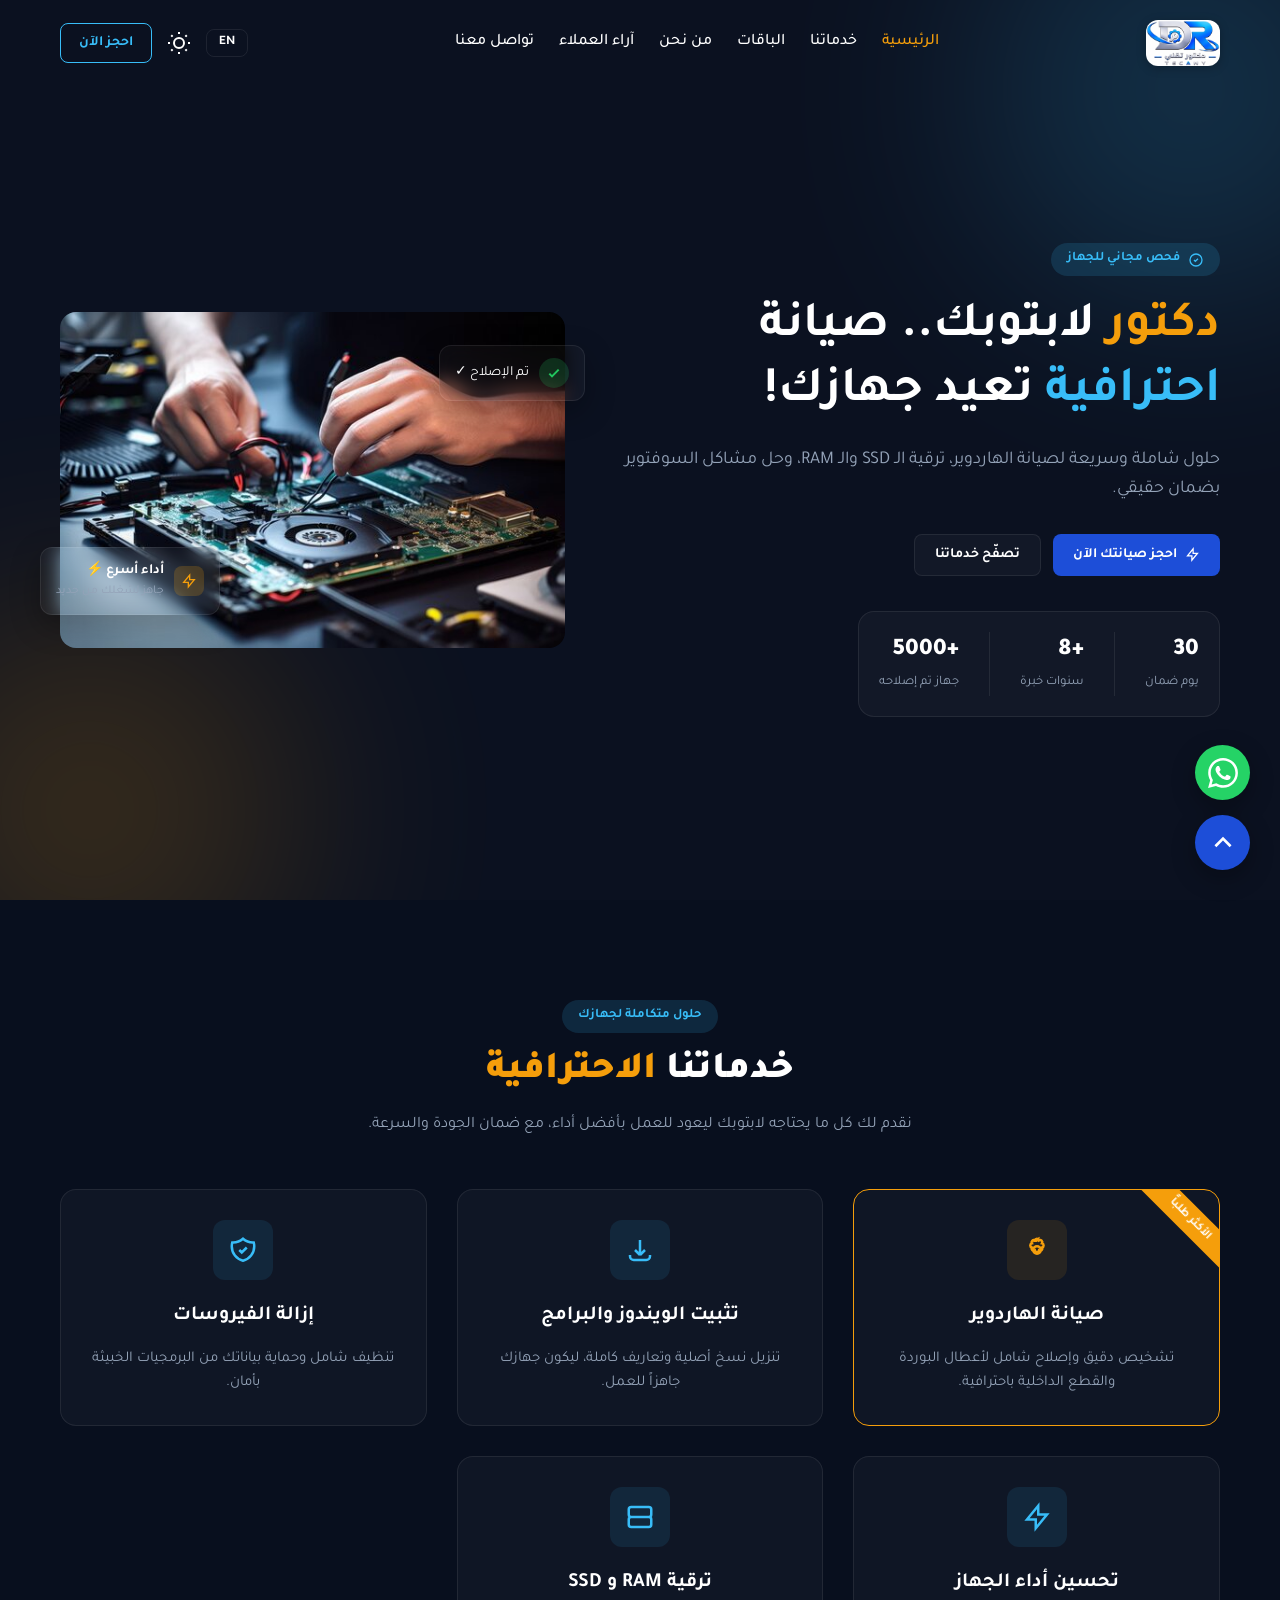
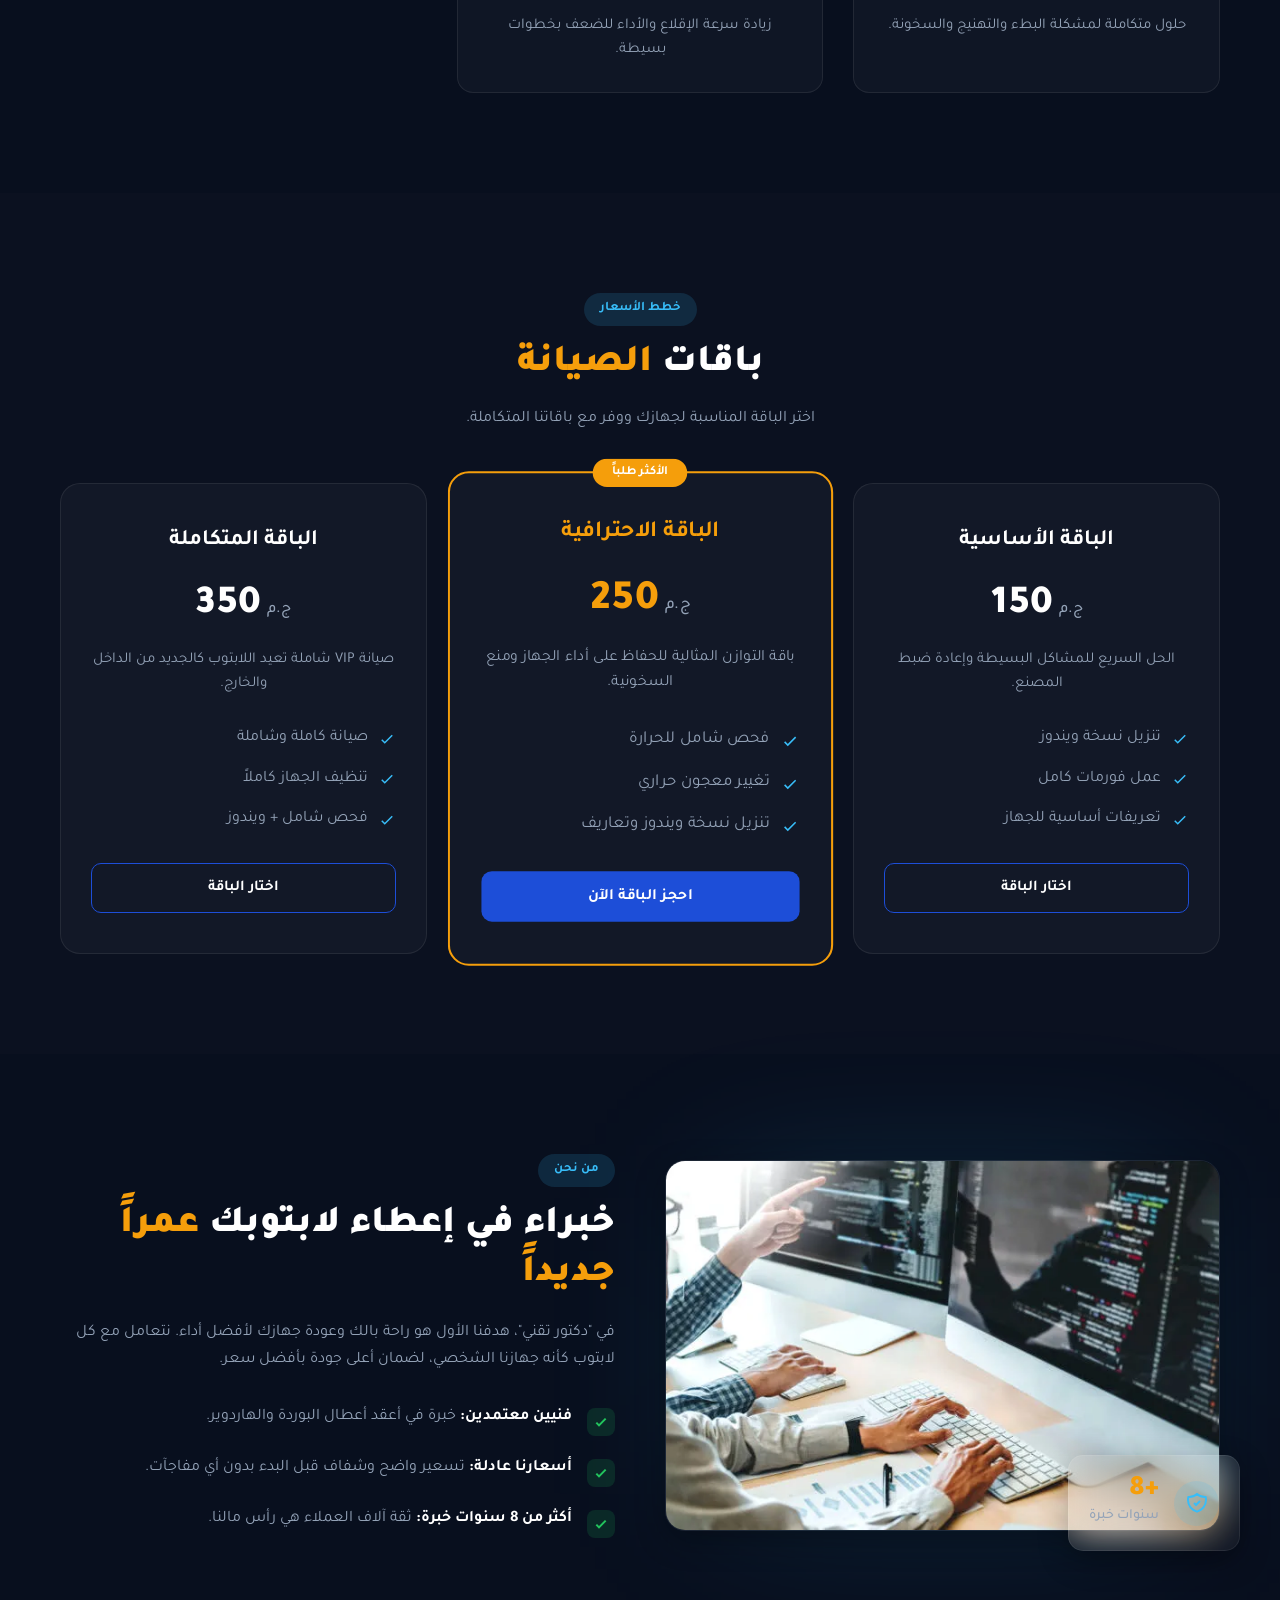
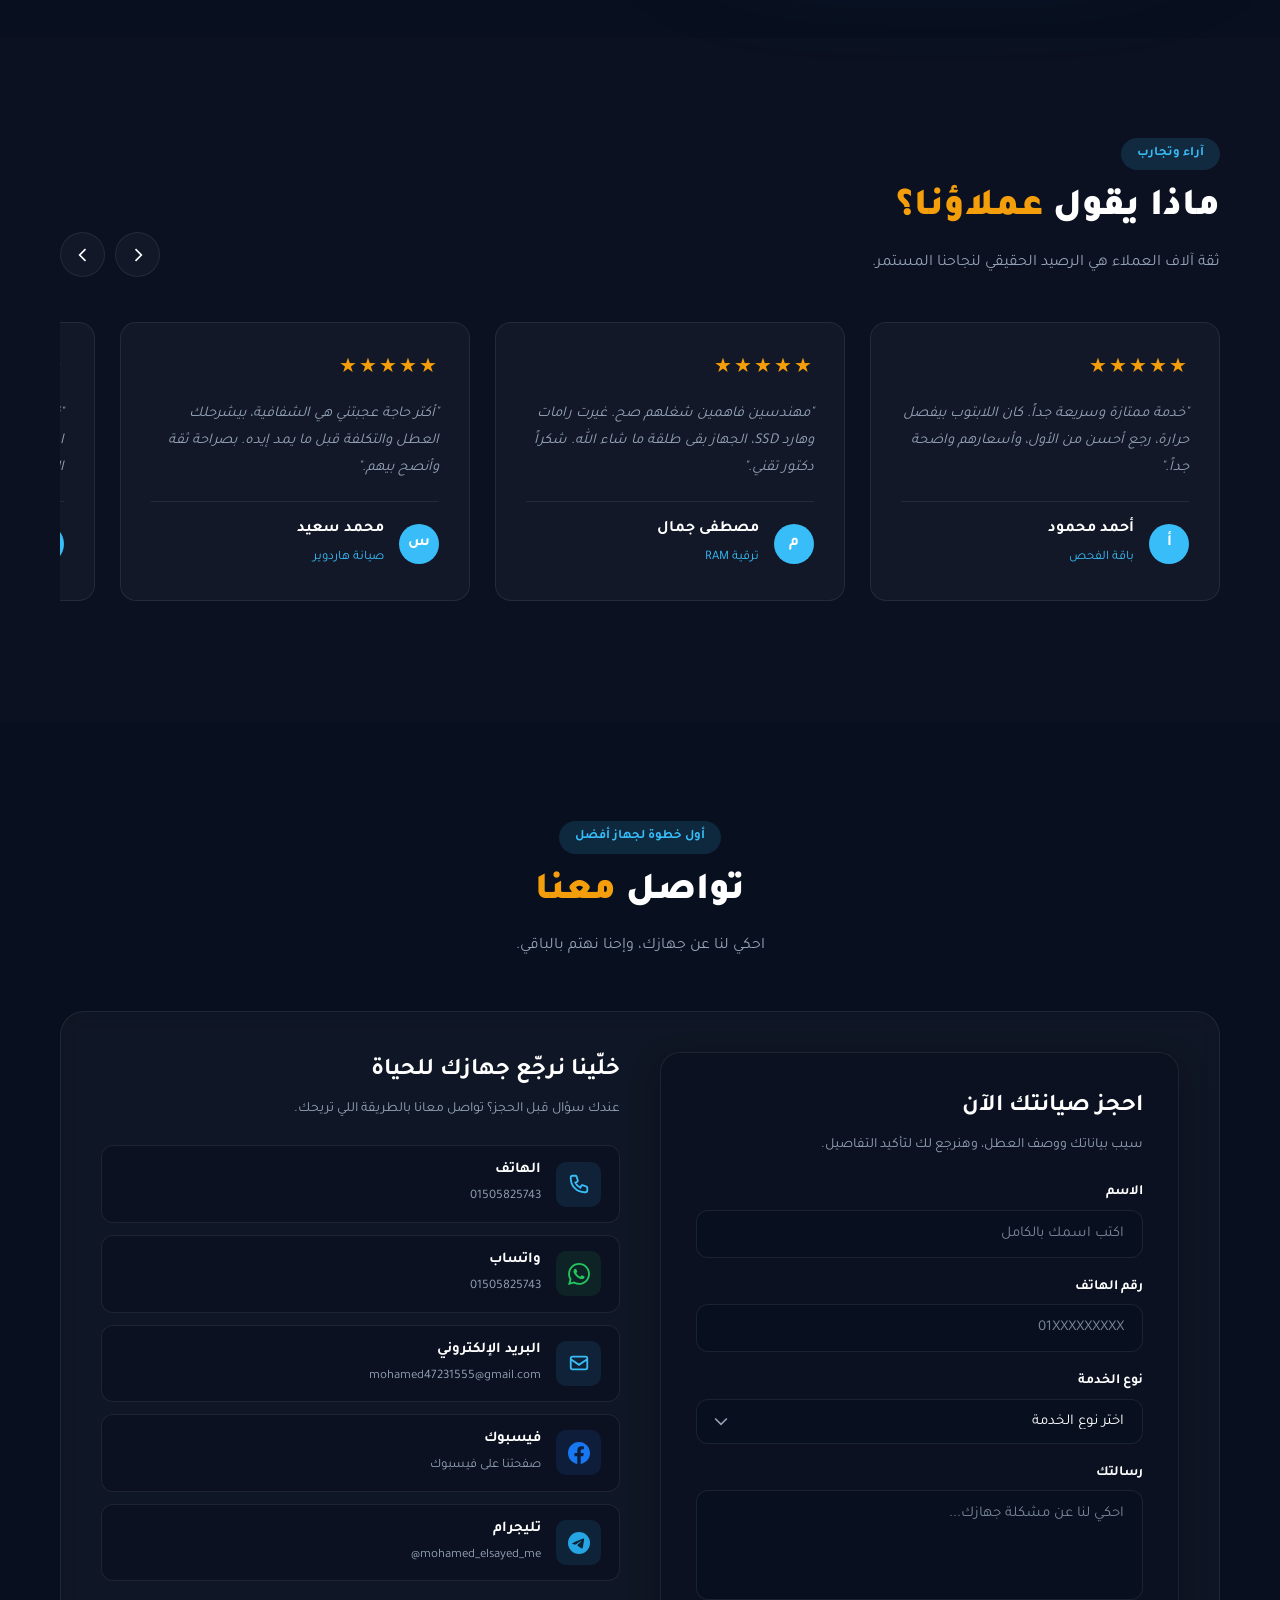
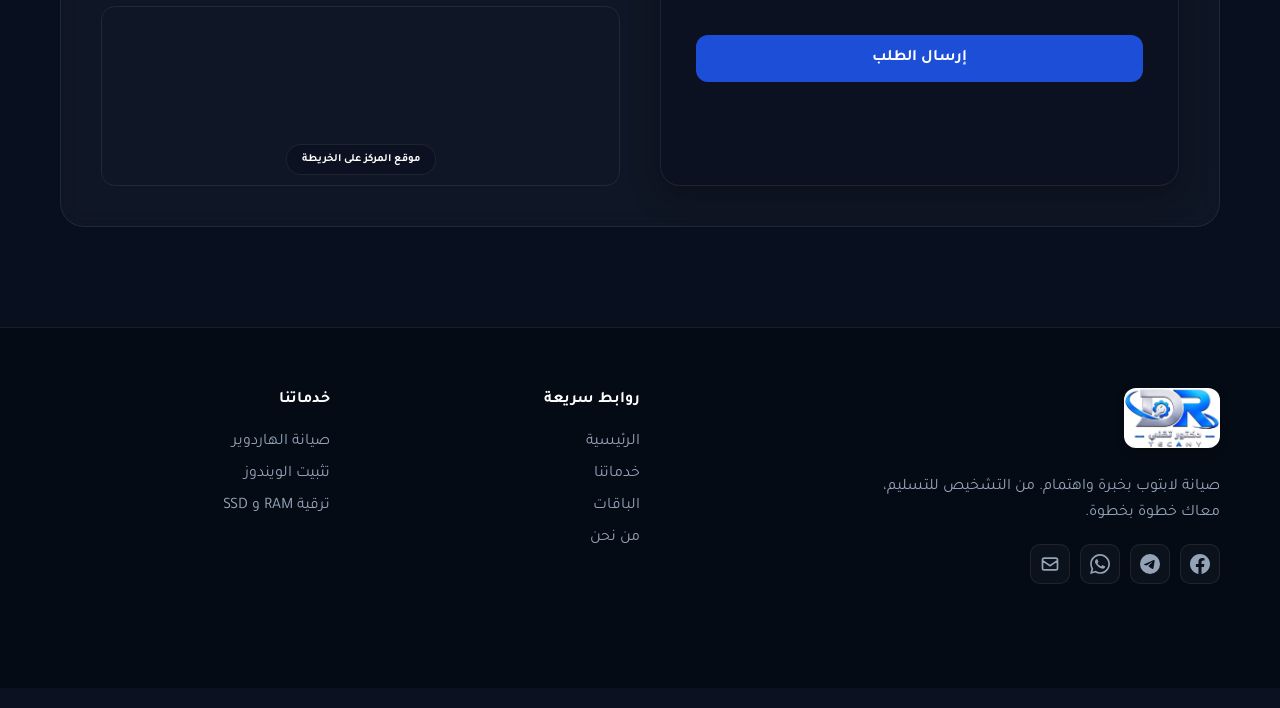
==== commit a206e3d6: "Add files via upload" ====
--- a/index.html
+++ b/index.html
@@ -1,966 +1,396 @@
-
 <!DOCTYPE html>
-<html lang="en">
-
+<html lang="ar" dir="rtl" data-theme="dark">
 <head>
     <meta charset="UTF-8">
     <meta name="viewport" content="width=device-width, initial-scale=1.0">
-    <title>portfolio</title>
-    <link rel="stylesheet" href="css/style.css">
-</head>
-
-
-
-<body>
-
-
-<!DOCTYPE html>
-<html lang="en">
-<head>
-    <meta charset="UTF-8">
-    <meta name="viewport" content="width=device-width, initial-scale=1.0">
-    <title>Ahmed Mohamed - Portfolio</title>
-   
+    <title>دكتور تقني - صيانة احترافية للابتوب</title>
+    <link rel="preconnect" href="https://fonts.googleapis.com">
+    <link rel="preconnect" href="https://fonts.gstatic.com" crossorigin>
+    <link href="https://fonts.googleapis.com/css2?family=Tajawal:wght@400;500;700;800;900&display=swap" rel="stylesheet">
+    <link rel="icon" type="image/png" href="logo imge/logo.png">
     <link rel="stylesheet" href="style.css">
- 
-    <link rel="stylesheet" href="https://cdnjs.cloudflare.com/ajax/libs/font-awesome/6.4.0/css/all.min.css">
- 
-    <link href="https://fonts.googleapis.com/css2?family=Poppins:wght@300;400;500;600;700&display=swap" rel="stylesheet">
+    <!-- يضبط المظهر المحفوظ قبل ظهور الصفحة (يمنع الوميض) ويفعّل أنيميشن الظهور -->
+    <script>
+        document.documentElement.classList.add('js');
+        try {
+            document.documentElement.setAttribute('data-theme', localStorage.getItem('site-theme') || 'dark');
+            if (localStorage.getItem('site-lang') === 'en') {
+                document.documentElement.setAttribute('lang', 'en');
+                document.documentElement.setAttribute('dir', 'ltr');
+            }
+        } catch (e) {}
+    </script>
 </head>
 <body>
 
-<nav class="navbar">
-    <div class="logo">
-        <i class="fa-solid fa-code"></i> Ahmed <span>Mohamed</span>
+    <!-- ========== شريط التنقل ========== -->
+    <header class="navbar" id="navbar">
+        <div class="container nav-container">
+            <a href="#home" class="logo">
+                <img src="logo imge/logo.png" alt="دكتور تقني" class="logo-img">
+            </a>
+
+            <ul class="nav-links">
+                <li><a href="#home" class="active">الرئيسية</a></li>
+                <li><a href="#services">خدماتنا</a></li>
+                <li><a href="#pricing">الباقات</a></li>
+                <li><a href="#about">من نحن</a></li>
+                <li><a href="#reviews">آراء العملاء</a></li>
+                <li><a href="#contact">تواصل معنا</a></li>
+            </ul>
+
+            <div class="nav-actions">
+                <button id="langToggleBtn" class="lang-btn" type="button" aria-label="Switch to English">EN</button>
+                <button id="themeToggleBtn" class="theme-btn" aria-label="تبديل المظهر">
+                    <svg class="sun-icon" viewBox="0 0 24 24" fill="none" stroke="currentColor" stroke-width="2"><circle cx="12" cy="12" r="5"></circle><path d="M12 1v2m0 18v2M4.22 4.22l1.42 1.42m12.72 12.72l1.42 1.42M1 12h2m18 0h2M4.22 19.78l1.42-1.42M18.36 5.64l1.42-1.42"></path></svg>
+                    <svg class="moon-icon" viewBox="0 0 24 24" fill="none" stroke="currentColor" stroke-width="2"><path d="M21 12.79A9 9 0 1111.21 3 7 7 0 0021 12.79z"></path></svg>
+                </button>
+                <a href="#contact" class="btn-primary-outline">احجز الآن</a>
+                <button class="mobile-menu-btn" id="mobileMenuBtn" aria-label="القائمة">
+                    <svg viewBox="0 0 24 24" fill="none" stroke="currentColor" stroke-width="2"><path d="M4 6h16M4 12h16M4 18h16"></path></svg>
+                </button>
+            </div>
+        </div>
+    </header>
+
+    <!-- ========== الهيرو ========== -->
+    <section class="hero-section" id="home">
+        <div class="glow-bg top-right"></div>
+        <div class="glow-bg bottom-left"></div>
+        <div class="container hero-container">
+            <div class="hero-content">
+                <div class="badge-blue">
+                    <svg viewBox="0 0 24 24" fill="none" stroke="currentColor" stroke-width="2"><path d="M9 12l2 2 4-4m6 2a9 9 0 11-18 0 9 9 0 0118 0z"></path></svg>
+                    فحص مجاني للجهاز
+                </div>
+                <h1 class="hero-title">
+                    <span class="text-gold">دكتور</span> لابتوبك.. صيانة<br>
+                    <span class="text-cyan">احترافية</span> تعيد جهازك!
+                </h1>
+                <p class="hero-desc">
+                    حلول شاملة وسريعة لصيانة الهاردوير، ترقية الـ SSD والـ RAM، وحل مشاكل السوفتوير بضمان حقيقي.
+                </p>
+                <div class="hero-buttons">
+                    <a href="#contact" class="btn-primary">
+                        <svg viewBox="0 0 24 24" fill="none" stroke="currentColor" stroke-width="2"><path d="M13 10V3L4 14h7v7l9-11h-7z"></path></svg>
+                        احجز صيانتك الآن
+                    </a>
+                    <a href="#services" class="btn-secondary">تصفّح خدماتنا</a>
+                </div>
+                <div class="hero-stats">
+                    <div class="stat-item"><span class="stat-num">30</span><span class="stat-text">يوم ضمان</span></div>
+                    <div class="stat-divider"></div>
+                    <div class="stat-item"><span class="stat-num">+8</span><span class="stat-text">سنوات خبرة</span></div>
+                    <div class="stat-divider"></div>
+                    <div class="stat-item"><span class="stat-num">+5000</span><span class="stat-text">جهاز تم إصلاحه</span></div>
+                </div>
+            </div>
+            <div class="hero-image-wrapper">
+                <img src="logo imge/360_F_688738147_tDWPeqOovKoiAKXa3CGi9rif4KNzIDVq.jpg" alt="صيانة لابتوب" class="main-laptop">
+                <div class="glass-card float-card-1">
+                    <div class="icon-check"><svg viewBox="0 0 24 24" fill="none" stroke="currentColor" stroke-width="3"><path d="M5 13l4 4L19 7"></path></svg></div>
+                    <span>تم الإصلاح ✓</span>
+                </div>
+                <div class="glass-card float-card-2">
+                    <div class="icon-zap"><svg viewBox="0 0 24 24" fill="none" stroke="currentColor" stroke-width="2"><path d="M13 10V3L4 14h7v7l9-11h-7z"></path></svg></div>
+                    <div class="card-text"><strong>أداء أسرع ⚡</strong><small>جاهز لشغلك من جديد</small></div>
+                </div>
+            </div>
+        </div>
+    </section>
+
+    <!-- ========== الخدمات ========== -->
+    <section class="services-section" id="services">
+        <div class="container">
+            <div class="section-header">
+                <span class="badge-blue">حلول متكاملة لجهازك</span>
+                <h2 class="section-title">خدماتنا <span class="text-gold">الاحترافية</span></h2>
+                <p class="section-desc">نقدم لك كل ما يحتاجه لابتوبك ليعود للعمل بأفضل أداء، مع ضمان الجودة والسرعة.</p>
+            </div>
+            <div class="services-grid">
+                <div class="service-card popular-service">
+                    <div class="popular-badge">الأكثر طلباً</div>
+                    <div class="service-icon icon-gold"><svg viewBox="0 0 24 24" fill="none" stroke="currentColor" stroke-width="2"><path d="M10.3 4.3c.4-1.7 2.9-1.7 3.3 0 1.5-.9 3.3.8 2.4 2.4 1.7.4 1.7 2.9 0 3.3.9 1.5-.8 3.3-2.4 2.4-.4 1.7-2.9 1.7-3.3 0-1.5.9-3.3-.8-2.4-2.4-1.7-.4-1.7-2.9 0-3.3-.9-1.5.8-3.3 2.4-2.4.9.6 2.2.1 2.5-1.1zM15 12a3 3 0 11-6 0 3 3 0 016 0z"></path></svg></div>
+                    <h3>صيانة الهاردوير</h3>
+                    <p>تشخيص دقيق وإصلاح شامل لأعطال البوردة والقطع الداخلية باحترافية.</p>
+                </div>
+                <div class="service-card">
+                    <div class="service-icon icon-blue"><svg viewBox="0 0 24 24" fill="none" stroke="currentColor" stroke-width="2"><path d="M4 16v1a3 3 0 003 3h10a3 3 0 003-3v-1m-4-4l-4 4m0 0l-4-4m4 4V4"></path></svg></div>
+                    <h3>تثبيت الويندوز والبرامج</h3>
+                    <p>تنزيل نسخ أصلية وتعاريف كاملة، ليكون جهازك جاهزاً للعمل.</p>
+                </div>
+                <div class="service-card">
+                    <div class="service-icon icon-blue"><svg viewBox="0 0 24 24" fill="none" stroke="currentColor" stroke-width="2"><path d="M9 12l2 2 4-4m5.6-4A12 12 0 0112 3a12 12 0 01-8.6 3A12 12 0 003 9c0 5.6 3.8 10.3 9 11.6 5.2-1.3 9-6 9-11.6 0-1-.1-2-.4-3z"></path></svg></div>
+                    <h3>إزالة الفيروسات</h3>
+                    <p>تنظيف شامل وحماية بياناتك من البرمجيات الخبيثة بأمان.</p>
+                </div>
+                <div class="service-card">
+                    <div class="service-icon icon-blue"><svg viewBox="0 0 24 24" fill="none" stroke="currentColor" stroke-width="2"><path d="M13 10V3L4 14h7v7l9-11h-7z"></path></svg></div>
+                    <h3>تحسين أداء الجهاز</h3>
+                    <p>حلول متكاملة لمشكلة البطء والتهنيج والسخونة.</p>
+                </div>
+                <div class="service-card">
+                    <div class="service-icon icon-blue"><svg viewBox="0 0 24 24" fill="none" stroke="currentColor" stroke-width="2"><path d="M5 12h14M5 12a2 2 0 01-2-2V6a2 2 0 012-2h14a2 2 0 012 2v4a2 2 0 01-2 2M5 12a2 2 0 00-2 2v4a2 2 0 002 2h14a2 2 0 002-2v-4a2 2 0 00-2-2m-2-4h.01M17 16h.01"></path></svg></div>
+                    <h3>ترقية RAM و SSD</h3>
+                    <p>زيادة سرعة الإقلاع والأداء للضعف بخطوات بسيطة.</p>
+                </div>
+            </div>
+        </div>
+    </section>
+
+    <!-- ========== الباقات ========== -->
+    <section class="pricing-section" id="pricing">
+        <div class="container">
+            <div class="section-header">
+                <span class="badge-blue">خطط الأسعار</span>
+                <h2 class="section-title">باقات <span class="text-gold">الصيانة</span></h2>
+                <p class="section-desc">اختر الباقة المناسبة لجهازك ووفر مع باقاتنا المتكاملة.</p>
+            </div>
+            <div class="pricing-grid">
+                <div class="pricing-card">
+                    <h3 class="package-name">الباقة الأساسية</h3>
+                    <div class="package-price"><span class="currency">ج.م</span><span class="amount">150</span></div>
+                    <p class="package-desc">الحل السريع للمشاكل البسيطة وإعادة ضبط المصنع.</p>
+                    <ul class="package-features">
+                        <li><svg viewBox="0 0 24 24" fill="none" stroke="currentColor" stroke-width="2"><path d="M5 13l4 4L19 7"></path></svg> تنزيل نسخة ويندوز</li>
+                        <li><svg viewBox="0 0 24 24" fill="none" stroke="currentColor" stroke-width="2"><path d="M5 13l4 4L19 7"></path></svg> عمل فورمات كامل</li>
+                        <li><svg viewBox="0 0 24 24" fill="none" stroke="currentColor" stroke-width="2"><path d="M5 13l4 4L19 7"></path></svg> تعريفات أساسية للجهاز</li>
+                    </ul>
+                    <a href="#contact" class="btn-outline-blue select-package-btn" data-package="باقة150">اختار الباقة</a>
+                </div>
+                <div class="pricing-card popular-package">
+                    <div class="popular-badge">الأكثر طلباً</div>
+                    <h3 class="package-name text-gold">الباقة الاحترافية</h3>
+                    <div class="package-price"><span class="currency">ج.م</span><span class="amount text-gold">250</span></div>
+                    <p class="package-desc">باقة التوازن المثالية للحفاظ على أداء الجهاز ومنع السخونية.</p>
+                    <ul class="package-features">
+                        <li><svg viewBox="0 0 24 24" fill="none" stroke="currentColor" stroke-width="2"><path d="M5 13l4 4L19 7"></path></svg> فحص شامل للحرارة</li>
+                        <li><svg viewBox="0 0 24 24" fill="none" stroke="currentColor" stroke-width="2"><path d="M5 13l4 4L19 7"></path></svg> تغيير معجون حراري</li>
+                        <li><svg viewBox="0 0 24 24" fill="none" stroke="currentColor" stroke-width="2"><path d="M5 13l4 4L19 7"></path></svg> تنزيل نسخة ويندوز وتعاريف</li>
+                    </ul>
+                    <a href="#contact" class="btn-primary select-package-btn" data-package="باقة250">احجز الباقة الآن</a>
+                </div>
+                <div class="pricing-card">
+                    <h3 class="package-name">الباقة المتكاملة</h3>
+                    <div class="package-price"><span class="currency">ج.م</span><span class="amount">350</span></div>
+                    <p class="package-desc">صيانة VIP شاملة تعيد اللابتوب كالجديد من الداخل والخارج.</p>
+                    <ul class="package-features">
+                        <li><svg viewBox="0 0 24 24" fill="none" stroke="currentColor" stroke-width="2"><path d="M5 13l4 4L19 7"></path></svg> صيانة كاملة وشاملة</li>
+                        <li><svg viewBox="0 0 24 24" fill="none" stroke="currentColor" stroke-width="2"><path d="M5 13l4 4L19 7"></path></svg> تنظيف الجهاز كاملاً</li>
+                        <li><svg viewBox="0 0 24 24" fill="none" stroke="currentColor" stroke-width="2"><path d="M5 13l4 4L19 7"></path></svg> فحص شامل + ويندوز</li>
+                    </ul>
+                    <a href="#contact" class="btn-outline-blue select-package-btn" data-package="باقة350">اختار الباقة</a>
+                </div>
+            </div>
+        </div>
+    </section>
+
+    <!-- ========== من نحن ========== -->
+    <section class="about-section" id="about">
+        <div class="container">
+            <div class="about-container">
+                <div class="about-image-wrapper">
+                    <div class="glow-bg-about"></div>
+                    <img src="logo imge/developing-programmer-team-development-website-design-and-coding-technologies-working-in.webp" alt="فريق صيانة دكتور تقني" class="about-img">
+                    <div class="experience-glass-badge">
+                        <div class="badge-icon"><svg viewBox="0 0 24 24" fill="none" stroke="currentColor" stroke-width="2"><path d="M9 12l2 2 4-4m5.6-4A12 12 0 0112 3a12 12 0 01-8.6 3A12 12 0 003 9c0 5.6 3.8 10.3 9 11.6 5.2-1.3 9-6 9-11.6 0-1-.1-2-.4-3z"></path></svg></div>
+                        <div class="badge-content"><span class="num text-gold">+8</span><span class="text">سنوات خبرة</span></div>
+                    </div>
+                </div>
+                <div class="about-text-content">
+                    <span class="badge-blue">من نحن</span>
+                    <h2 class="section-title">خبراء في إعطاء لابتوبك <span class="text-gold">عمراً جديداً</span></h2>
+                    <p class="section-desc about-desc">
+                        في "دكتور تقني"، هدفنا الأول هو راحة بالك وعودة جهازك لأفضل أداء. نتعامل مع كل لابتوب كأنه جهازنا الشخصي، لضمان أعلى جودة بأفضل سعر.
+                    </p>
+                    <ul class="about-points">
+                        <li><div class="point-icon"><svg viewBox="0 0 24 24" fill="none" stroke="currentColor" stroke-width="3"><path d="M5 13l4 4L19 7"></path></svg></div><p><strong>فنيين معتمدين:</strong> خبرة في أعقد أعطال البوردة والهاردوير.</p></li>
+                        <li><div class="point-icon"><svg viewBox="0 0 24 24" fill="none" stroke="currentColor" stroke-width="3"><path d="M5 13l4 4L19 7"></path></svg></div><p><strong>أسعارنا عادلة:</strong> تسعير واضح وشفاف قبل البدء بدون أي مفاجآت.</p></li>
+                        <li><div class="point-icon"><svg viewBox="0 0 24 24" fill="none" stroke="currentColor" stroke-width="3"><path d="M5 13l4 4L19 7"></path></svg></div><p><strong>أكثر من 8 سنوات خبرة:</strong> ثقة آلاف العملاء هي رأس مالنا.</p></li>
+                    </ul>
+                </div>
+            </div>
+        </div>
+    </section>
+
+    <!-- ========== آراء العملاء ========== -->
+    <section class="reviews-section" id="reviews">
+        <div class="container">
+            <div class="reviews-header">
+                <div class="reviews-title-wrapper">
+                    <span class="badge-blue">آراء وتجارب</span>
+                    <h2 class="section-title">ماذا يقول <span class="text-gold">عملاؤنا؟</span></h2>
+                    <p class="section-desc">ثقة آلاف العملاء هي الرصيد الحقيقي لنجاحنا المستمر.</p>
+                </div>
+                <div class="slider-controls">
+                    <button class="slider-btn" id="prevReview" aria-label="السابق">
+                        <svg viewBox="0 0 24 24" fill="none" stroke="currentColor" stroke-width="2"><path d="M9 5l7 7-7 7"></path></svg>
+                    </button>
+                    <button class="slider-btn" id="nextReview" aria-label="التالي">
+                        <svg viewBox="0 0 24 24" fill="none" stroke="currentColor" stroke-width="2"><path d="M15 19l-7-7 7-7"></path></svg>
+                    </button>
+                </div>
+            </div>
+
+            <div class="reviews-slider" id="reviewsSlider">
+                <div class="review-card">
+                    <div class="stars">★★★★★</div>
+                    <p class="review-text">"خدمة ممتازة وسريعة جداً. كان اللابتوب بيفصل حرارة، رجع أحسن من الأول، وأسعارهم واضحة جداً."</p>
+                    <div class="client-info"><div class="client-avatar">أ</div><div><h4 class="client-name">أحمد محمود</h4><span class="client-service">باقة الفحص</span></div></div>
+                </div>
+                <div class="review-card">
+                    <div class="stars">★★★★★</div>
+                    <p class="review-text">"مهندسين فاهمين شغلهم صح. غيرت رامات وهارد SSD، الجهاز بقى طلقة ما شاء الله. شكراً دكتور تقني."</p>
+                    <div class="client-info"><div class="client-avatar">م</div><div><h4 class="client-name">مصطفى جمال</h4><span class="client-service">ترقية RAM</span></div></div>
+                </div>
+                <div class="review-card">
+                    <div class="stars">★★★★★</div>
+                    <p class="review-text">"أكتر حاجة عجبتني هي الشفافية، بيشرحلك العطل والتكلفة قبل ما يمد إيده. بصراحة ثقة وأنصح بيهم."</p>
+                    <div class="client-info"><div class="client-avatar">س</div><div><h4 class="client-name">محمد سعيد</h4><span class="client-service">صيانة هاردوير</span></div></div>
+                </div>
+                <div class="review-card">
+                    <div class="stars">★★★★★</div>
+                    <p class="review-text">"تعامل محترم جداً وسرعة في إنجاز الصيانة. استلمت اللابتوب في نفس اليوم وبشغل عالي الجودة."</p>
+                    <div class="client-info"><div class="client-avatar">ع</div><div><h4 class="client-name">عمر عبد الله</h4><span class="client-service">تثبيت ويندوز وبرامج</span></div></div>
+                </div>
+                <div class="review-card">
+                    <div class="stars">★★★★★</div>
+                    <p class="review-text">"أفضل مركز صيانة تعاملت معه، أسعارهم مناسبة جداً مقارنة بالجودة والضمان الحقيقي اللي بيقدموه."</p>
+                    <div class="client-info"><div class="client-avatar">خ</div><div><h4 class="client-name">خالد إبراهيم</h4><span class="client-service">الباقة المتكاملة</span></div></div>
+                </div>
+            </div>
+        </div>
+    </section>
+
+    <!-- ========== تواصل معنا ========== -->
+    <section class="contact-section" id="contact">
+        <div class="container">
+            <div class="section-header">
+                <span class="badge-blue">أول خطوة لجهاز أفضل</span>
+                <h2 class="section-title">تواصل <span class="text-gold">معنا</span></h2>
+                <p class="section-desc">احكي لنا عن جهازك، وإحنا نهتم بالباقي.</p>
+            </div>
+            <div class="contact-container">
+                <div class="contact-form-box">
+                    <div class="form-header">
+                        <h3>احجز صيانتك الآن</h3>
+                        <p>سيب بياناتك ووصف العطل، وهنرجع لك لتأكيد التفاصيل.</p>
+                    </div>
+                    <form id="bookingForm" class="booking-form" action="https://formspree.io/f/mrppvlow" method="POST" novalidate>
+                        <div class="form-group">
+                            <label for="clientName">الاسم</label>
+                            <input type="text" id="clientName" name="name" placeholder="اكتب اسمك بالكامل" autocomplete="name" required>
+                            <small class="field-error">من فضلك اكتب اسمك (حرفين على الأقل).</small>
+                        </div>
+                        <div class="form-group">
+                            <label for="clientPhone">رقم الهاتف</label>
+                            <input type="tel" id="clientPhone" name="phone" class="ltr-input" placeholder="01XXXXXXXXX" inputmode="numeric" maxlength="16" autocomplete="tel" required>
+                            <small class="field-error">اكتب رقم موبايل مصري صحيح، مثال: 01012345678</small>
+                        </div>
+                        <div class="form-group">
+                            <label for="serviceType">نوع الخدمة</label>
+                            <div class="select-wrapper">
+                                <select id="serviceType" name="service" required>
+                                    <option value="" disabled selected>اختر نوع الخدمة</option>
+                                    <option value="صيانة هاردوير">صيانة هاردوير</option>
+                                    <option value="باقة150">باقة 150</option>
+                                    <option value="باقة250">باقة 250</option>
+                                    <option value="باقة350">باقة 350</option>
+                                </select>
+                                <svg class="select-icon" viewBox="0 0 24 24" fill="none" stroke="currentColor"><path stroke-width="2" d="M19 9l-7 7-7-7"></path></svg>
+                            </div>
+                            <small class="field-error">من فضلك اختر نوع الخدمة.</small>
+                        </div>
+                        <div class="form-group">
+                            <label for="clientMessage">رسالتك</label>
+                            <textarea id="clientMessage" name="message" placeholder="احكي لنا عن مشكلة جهازك..." required></textarea>
+                            <small class="field-error">من فضلك اكتب وصف المشكلة.</small>
+                        </div>
+                        <button type="submit" class="btn-submit" id="submitBookingBtn">إرسال الطلب</button>
+                        <p class="form-status" id="formStatus" role="alert" aria-live="polite"></p>
+                    </form>
+                </div>
+                <div class="contact-info-box">
+                    <div class="info-header">
+                        <h3>خلّينا نرجّع جهازك للحياة</h3>
+                        <p>عندك سؤال قبل الحجز؟ تواصل معانا بالطريقة اللي تريحك.</p>
+                    </div>
+                    <div class="contact-methods">
+                        <a href="tel:+201505825743" class="method-item">
+                            <div class="method-icon"><svg viewBox="0 0 24 24" fill="none" stroke="currentColor" stroke-width="2"><path d="M3 5a2 2 0 012-2h3.28a1 1 0 01.948.684l1.498 4.493a1 1 0 01-.502 1.21l-2.257 1.13a11.042 11.042 0 005.516 5.516l1.13-2.257a1 1 0 011.21-.502l4.493 1.498a1 1 0 01.684.949V19a2 2 0 01-2 2h-1C9.716 21 3 14.284 3 6V5z"></path></svg></div>
+                            <div class="method-text"><h4>الهاتف</h4><span>01505825743</span></div>
+                        </a>
+                        <a href="https://wa.me/201505825743" target="_blank" rel="noopener" class="method-item">
+                            <div class="method-icon whatsapp-icon"><svg viewBox="0 0 24 24" fill="currentColor"><path d="M.057 24l1.687-6.163c-1.041-1.804-1.588-3.849-1.587-5.946.003-6.556 5.338-11.891 11.893-11.891 3.181.001 6.167 1.24 8.413 3.488 2.245 2.248 3.481 5.236 3.48 8.414-.003 6.557-5.338 11.892-11.893 11.892-1.99-.001-3.951-.5-5.688-1.448l-6.305 1.654zm6.597-3.807c1.676.995 3.276 1.591 5.392 1.592 5.448 0 9.886-4.434 9.889-9.885.002-5.462-4.415-9.89-9.881-9.892-5.452 0-9.887 4.434-9.889 9.884-.001 2.225.651 3.891 1.746 5.634l-.999 3.648 3.742-.981zm11.387-5.464c-.074-.124-.272-.198-.57-.347-.297-.149-1.758-.868-2.031-.967-.272-.099-.47-.149-.669.149-.198.297-.768.967-.941 1.165-.173.198-.347.223-.644.074-.297-.149-1.255-.462-2.39-1.475-.883-.788-1.48-1.761-1.653-2.059-.173-.297-.018-.458.13-.606.134-.133.297-.347.446-.521.151-.172.2-.296.3-.495.099-.198.05-.372-.025-.521-.075-.148-.669-1.611-.916-2.206-.242-.579-.487-.501-.669-.51l-.57-.01c-.198 0-.52.074-.792.372s-1.04 1.016-1.04 2.479 1.065 2.876 1.213 3.074c.149.198 2.095 3.2 5.076 4.487.709.306 1.263.489 1.694.626.712.226 1.36.194 1.872.118.571-.085 1.758-.719 2.006-1.413.248-.695.248-1.29.173-1.414z"/></svg></div>
+                            <div class="method-text"><h4>واتساب</h4><span>01505825743</span></div>
+                        </a>
+                        <a href="mailto:mohamed47231555@gmail.com" class="method-item">
+                            <div class="method-icon "><svg viewBox="0 0 24 24" fill="none" stroke="currentColor" stroke-width="2"><path d="M3 8l9 6 9-6M5 5h14a2 2 0 012 2v10a2 2 0 01-2 2H5a2 2 0 01-2-2V7a2 2 0 012-2z"></path></svg></div>
+                            <div class="method-text"><h4>البريد الإلكتروني</h4><span>mohamed47231555@gmail.com</span></div>
+                        </a>
+                        <a href="https://www.facebook.com/share/1DziazWNKK/" target="_blank" rel="noopener" class="method-item">
+                            <div class="method-icon facebook-icon"><svg viewBox="0 0 24 24" fill="currentColor"><path d="M24 12.073c0-6.627-5.373-12-12-12s-12 5.373-12 12c0 5.99 4.388 10.954 10.125 11.854v-8.385H7.078v-3.47h3.047V9.43c0-3.007 1.792-4.669 4.533-4.669 1.312 0 2.686.235 2.686.235v2.953H15.83c-1.491 0-1.956.925-1.956 1.874v2.25h3.328l-.532 3.47h-2.796v8.385C19.612 23.027 24 18.062 24 12.073z"/></svg></div>
+                            <div class="method-text"><h4>فيسبوك</h4><span>صفحتنا على فيسبوك</span></div>
+                        </a>
+                        <a href="https://t.me/mohamed_elsayed_me" target="_blank" rel="noopener" class="method-item">
+                            <div class="method-icon telegram-icon"><svg viewBox="0 0 24 24" fill="currentColor"><path d="M11.944 0A12 12 0 0 0 0 12a12 12 0 0 0 12 12 12 12 0 0 0 12-12A12 12 0 0 0 12 0a12 12 0 0 0-.056 0zm4.962 7.224c.1-.002.321.023.465.14a.506.506 0 0 1 .171.325c.016.093.036.306.02.472-.18 1.898-.962 6.502-1.36 8.627-.168.9-.499 1.201-.82 1.23-.696.065-1.225-.46-1.9-.902-1.056-.693-1.653-1.124-2.678-1.8-1.185-.78-.417-1.21.258-1.91.177-.184 3.247-2.977 3.307-3.23.007-.032.014-.15-.056-.212s-.174-.041-.249-.024c-.106.024-1.793 1.14-5.061 3.345-.48.33-.913.49-1.302.48-.428-.008-1.252-.241-1.865-.44-.752-.245-1.349-.374-1.297-.789.027-.216.325-.437.893-.663 3.498-1.524 5.83-2.529 6.998-3.014 3.332-1.386 4.025-1.627 4.476-1.635z"/></svg></div>
+                            <div class="method-text"><h4>تليجرام</h4><span>@mohamed_elsayed_me</span></div>
+                        </a>
+                    </div>
+                    <div class="map-wrapper">
+                        <iframe class="dark-map" title="موقع المركز" src="https://www.google.com/maps/embed?pb=!1m18!1m12!1m3!1d109159.2275218768!2d31.70420786523992!3d30.73024888265005!2m3!1f0!2f0!3f0!3m2!1i1024!2i768!4f13.1!3m3!1m2!1s0x14f7b60e22709db1%3A0xc3f345eb6abf3bb8!2z2YHYp9mC2YjYs9CMINmF2LHQutiyINmB2KfZgtmI2LPYjCDYp9mE2LTYsdmC2YrYqQ!5e0!3m2!1sar!2seg!4v1700000000000!5m2!1sar!2seg" width="100%" height="100%" style="border:0;" loading="lazy"></iframe>
+                        <div class="map-overlay-text">موقع المركز على الخريطة</div>
+                    </div>
+                </div>
+            </div>
+        </div>
+    </section>
+
+    <!-- ========== التذييل ========== -->
+    <footer class="main-footer">
+        <div class="container">
+            <div class="footer-grid">
+                <div class="footer-col about-col">
+                    <a href="#home" class="footer-logo"><img src="logo imge/logo.png" alt="دكتور تقني" class="logo-img footer-logo-img"></a>
+                    <p class="footer-desc">صيانة لابتوب بخبرة واهتمام. من التشخيص للتسليم، معاك خطوة بخطوة.</p>
+                    <div class="social-links">
+                        <a href="https://www.facebook.com/share/1DziazWNKK/" target="_blank" rel="noopener" class="social-btn facebook-icon" aria-label="فيسبوك"><svg viewBox="0 0 24 24" fill="currentColor"><path d="M24 12.073c0-6.627-5.373-12-12-12s-12 5.373-12 12c0 5.99 4.388 10.954 10.125 11.854v-8.385H7.078v-3.47h3.047V9.43c0-3.007 1.792-4.669 4.533-4.669 1.312 0 2.686.235 2.686.235v2.953H15.83c-1.491 0-1.956.925-1.956 1.874v2.25h3.328l-.532 3.47h-2.796v8.385C19.612 23.027 24 18.062 24 12.073z"/></svg></a>
+                        <a href="https://t.me/mohamed_elsayed_me" target="_blank" rel="noopener" class="social-btn telegram-icon" aria-label="تليجرام"><svg viewBox="0 0 24 24" fill="currentColor"><path d="M11.944 0A12 12 0 0 0 0 12a12 12 0 0 0 12 12 12 12 0 0 0 12-12A12 12 0 0 0 12 0a12 12 0 0 0-.056 0zm4.962 7.224c.1-.002.321.023.465.14a.506.506 0 0 1 .171.325c.016.093.036.306.02.472-.18 1.898-.962 6.502-1.36 8.627-.168.9-.499 1.201-.82 1.23-.696.065-1.225-.46-1.9-.902-1.056-.693-1.653-1.124-2.678-1.8-1.185-.78-.417-1.21.258-1.91.177-.184 3.247-2.977 3.307-3.23.007-.032.014-.15-.056-.212s-.174-.041-.249-.024c-.106.024-1.793 1.14-5.061 3.345-.48.33-.913.49-1.302.48-.428-.008-1.252-.241-1.865-.44-.752-.245-1.349-.374-1.297-.789.027-.216.325-.437.893-.663 3.498-1.524 5.83-2.529 6.998-3.014 3.332-1.386 4.025-1.627 4.476-1.635z"/></svg></a>
+                        <a href="https://wa.me/201505825743" target="_blank" rel="noopener" class="social-btn whatsapp-icon" aria-label="واتساب"><svg viewBox="0 0 24 24" fill="currentColor"><path d="M.057 24l1.687-6.163c-1.041-1.804-1.588-3.849-1.587-5.946.003-6.556 5.338-11.891 11.893-11.891 3.181.001 6.167 1.24 8.413 3.488 2.245 2.248 3.481 5.236 3.48 8.414-.003 6.557-5.338 11.892-11.893 11.892-1.99-.001-3.951-.5-5.688-1.448l-6.305 1.654zm6.597-3.807c1.676.995 3.276 1.591 5.392 1.592 5.448 0 9.886-4.434 9.889-9.885.002-5.462-4.415-9.89-9.881-9.892-5.452 0-9.887 4.434-9.889 9.884-.001 2.225.651 3.891 1.746 5.634l-.999 3.648 3.742-.981zm11.387-5.464c-.074-.124-.272-.198-.57-.347-.297-.149-1.758-.868-2.031-.967-.272-.099-.47-.149-.669.149-.198.297-.768.967-.941 1.165-.173.198-.347.223-.644.074-.297-.149-1.255-.462-2.39-1.475-.883-.788-1.48-1.761-1.653-2.059-.173-.297-.018-.458.13-.606.134-.133.297-.347.446-.521.151-.172.2-.296.3-.495.099-.198.05-.372-.025-.521-.075-.148-.669-1.611-.916-2.206-.242-.579-.487-.501-.669-.51l-.57-.01c-.198 0-.52.074-.792.372s-1.04 1.016-1.04 2.479 1.065 2.876 1.213 3.074c.149.198 2.095 3.2 5.076 4.487.709.306 1.263.489 1.694.626.712.226 1.36.194 1.872.118.571-.085 1.758-.719 2.006-1.413.248-.695.248-1.29.173-1.414z"/></svg></a>
+                        <a href="mailto:mohamed47231555@gmail.com" class="social-btn mail-icon" aria-label="البريد الإلكتروني"><svg viewBox="0 0 24 24" fill="none" stroke="currentColor" stroke-width="2"><path d="M3 8l9 6 9-6M5 5h14a2 2 0 012 2v10a2 2 0 01-2 2H5a2 2 0 01-2-2V7a2 2 0 012-2z"></path></svg></a>
+                    </div>
+                </div>
+                <div class="footer-col">
+                    <h4>روابط سريعة</h4>
+                    <ul class="footer-links">
+                        <li><a href="#home">الرئيسية</a></li><li><a href="#services">خدماتنا</a></li>
+                        <li><a href="#pricing">الباقات</a></li><li><a href="#about">من نحن</a></li>
+                    </ul>
+                </div>
+                <div class="footer-col">
+                    <h4>خدماتنا</h4>
+                    <ul class="footer-links">
+                        <li><a href="#services">صيانة الهاردوير</a></li><li><a href="#services">تثبيت الويندوز</a></li>
+                        <li><a href="#services">ترقية RAM و SSD</a></li>
+                    </ul>
+                </div>
+            </div>
+            <div class="footer-bottom">
+                <p>&copy; <span id="currentYear"></span> دكتور تقني - جميع الحقوق محفوظة.</p>
+            </div>
+        </div>
+    </footer>
+
+    <!-- ========== الأزرار العائمة ========== -->
+    <div class="floating-actions">
+        <a href="https://wa.me/201505825743" target="_blank" rel="noopener" class="float-btn float-whatsapp" aria-label="تواصل واتساب">
+            <svg viewBox="0 0 24 24" fill="currentColor"><path d="M.057 24l1.687-6.163c-1.041-1.804-1.588-3.849-1.587-5.946.003-6.556 5.338-11.891 11.893-11.891 3.181.001 6.167 1.24 8.413 3.488 2.245 2.248 3.481 5.236 3.48 8.414-.003 6.557-5.338 11.892-11.893 11.892-1.99-.001-3.951-.5-5.688-1.448l-6.305 1.654zm6.597-3.807c1.676.995 3.276 1.591 5.392 1.592 5.448 0 9.886-4.434 9.889-9.885.002-5.462-4.415-9.89-9.881-9.892-5.452 0-9.887 4.434-9.889 9.884-.001 2.225.651 3.891 1.746 5.634l-.999 3.648 3.742-.981zm11.387-5.464c-.074-.124-.272-.198-.57-.347-.297-.149-1.758-.868-2.031-.967-.272-.099-.47-.149-.669.149-.198.297-.768.967-.941 1.165-.173.198-.347.223-.644.074-.297-.149-1.255-.462-2.39-1.475-.883-.788-1.48-1.761-1.653-2.059-.173-.297-.018-.458.13-.606.134-.133.297-.347.446-.521.151-.172.2-.296.3-.495.099-.198.05-.372-.025-.521-.075-.148-.669-1.611-.916-2.206-.242-.579-.487-.501-.669-.51l-.57-.01c-.198 0-.52.074-.792.372s-1.04 1.016-1.04 2.479 1.065 2.876 1.213 3.074c.149.198 2.095 3.2 5.076 4.487.709.306 1.263.489 1.694.626.712.226 1.36.194 1.872.118.571-.085 1.758-.719 2.006-1.413.248-.695.248-1.29.173-1.414z"/></svg>
+        </a>
+        <button id="scrollTopBtn" class="float-btn float-up" aria-label="أعلى الصفحة">
+            <svg viewBox="0 0 24 24" fill="none" stroke="currentColor" stroke-width="2.5"><path d="M5 15l7-7 7 7"></path></svg>
+        </button>
     </div>
-    <button class="menu-toggle" aria-label="Open Menu">
-        <i class="fa-solid fa-bars"></i>
-    </button>
-<div class="nav-actions">
-
-
-</div>
-
-    <button class="theme-toggle" aria-label="Toggle Light and Dark Mode">
-    <i class="fa-solid fa-sun"></i>
-</button>
-    <ul class="nav-links">
-        <li><a href="#" class="active">Home</a></li>
-        <li><a href="#about">About</a></li>
-        <li><a href="#education">Education</a></li>
-        <li><a href="#skills">Skills</a></li>
-        <li><a href="#services">Services</a></li>
-        <li><a href="#projects">Projects</a></li>
-        <li><a href="#testimonials">Testimonials</a></li>
-        <li><a href="#contact">Contact</a></li>
-    </ul>
-</nav>
-   
-    <section class="hero">
-        
-        
-        <div class="hero-content">
-            <div class="greeting"><span>|</span> Hi, I'm</div>
-            <h1 class="name">Ahmed <span>Mohamed</span></h1>
-            <h2 class="title">Front-End Developer</h2>
-            <p class="desc">
-                I design and build clean, responsive websites with a focus<br>
-                on user experience and modern web technologies.<br>
-                Turning ideas into smooth and engaging digital experiences.
-            </p>
-            
-            <div class="buttons">
-                <a href="#projects" class="btn primary-btn">
-                    <i class="fa-solid fa-arrow-trend-up"></i> View My Work
-                </a>
-                <a href="./CV/Ahmed Mohamed_Gomaa_CV.pdf" class="btn secondary-btn">
-                    <i class="fa-solid fa-download"></i> Download CV
-                </a>
-            </div>
-
-            <div class="tech-stack">
-                <div class="tech-item"><i class="fa-brands fa-html5" style="color: #e34f26;"></i> HTML</div>
-                <div class="tech-item"><i class="fa-brands fa-css3-alt" style="color: #1572b6;"></i> CSS</div>
-                <div class="tech-item"><i class="fa-brands fa-js" style="color: #f7df1e;"></i> JavaScript</div>
-                <div class="tech-item"><i class="fa-brands fa-react" style="color: #61dafb;"></i> React</div>
-                <div class="tech-item"><i class="fa-brands fa-git-alt" style="color: #f05032;"></i> Git</div>
-            </div>
-        </div>
-
-        <div class="hero-image">
-           
-            <div class="badge">
-                <span class="dot"></span>
-                <div>
-                    <p class="badge-title">Front-End Developer</p>
-                    <p class="badge-loc">Based in Egypt</p>
-                </div>
-            </div>
-
-            
-            <div class="image-wrapper">
-                <div class="circle-1"></div>
-                <div class="circle-2"></div>
-                <div class="circle-line"></div>
-               
-                <img src="images/dekk.jpeg" alt="Ahmed Mohamed">
-            </div>
-
-         
-            <div class="dots dots-left"></div>
-            <div class="dots dots-right"></div>
-        </div>
-
-<div>
-
-<a href="#" class="top-btn" aria-label="Scroll to top">
-    <button>
-        <i class="fa-solid fa-arrow-up"></i>
-    </button>
-</a>
-
-    
-</div>
-
-
-
-    </section>
-
-
-<script>
-const menuToggle = document.querySelector('.menu-toggle');
-const navLinks = document.querySelector('.nav-links');
-
-menuToggle.addEventListener('click', () => {
-    navLinks.classList.toggle('active');
-});
-
-document.querySelectorAll('.nav-links a').forEach(link => {
-    link.addEventListener('click', () => {
-        navLinks.classList.remove('active');
-    });
-});
-
-
-
-
-const themeToggle = document.querySelector('.theme-toggle');
-const themeIcon = themeToggle.querySelector('i');
-
-themeToggle.addEventListener('click', () => {
-    document.body.classList.toggle('light-mode');
-
-    if (document.body.classList.contains('light-mode')) {
-        themeIcon.classList.remove('fa-sun');
-        themeIcon.classList.add('fa-moon');
-    } else {
-        themeIcon.classList.remove('fa-moon');
-        themeIcon.classList.add('fa-sun');
-    }
-});
-</script>
-
-
-
-
-
-
-<section class="about-section" id="about">
-    <div class="about-container">
-        
-        <div class="about-image-col">
-            <div class="image-wrapper-about">
-           
-                <div class="floating-badge badge-top-left">
-                    <div class="badge-icon">
-                        <i class="fa-solid fa-graduation-cap"></i>
-                    </div>
-                    <div class="badge-info">
-                        <h4>Benha University</h4>
-                        <span>Faculty of Computers</span>
-                    </div>
-                </div>
->
-                <div class="main-image-circle">
-                    <img src="images/ahmed55.png" alt="Ahmed Mohamed">
-                </div>
-
-                <div class="floating-badge badge-bottom-right">
-                    <div class="badge-icon">
-                        <i class="fa-solid fa-code"></i>
-                    </div>
-                    <div class="badge-info">
-                        <h4>Front-End Developer</h4>
-                        <span><i class="fa-solid fa-location-dot"></i> Based in Egypt</span>
-                    </div>
-                </div>
-
-                <div class="decor-dots dots-top"></div>
-                <div class="decor-dots dots-bottom"></div>
-                <div class="circle-outline"></div>
-            </div>
-        </div>
-
-        <div class="about-text-col">
-            <div class="section-title">
-                <span class="vertical-line"></span> <h3>About Me</h3>
-            </div>
-            
-            <h2 class="main-heading">Who <span>I Am</span></h2>
-            
-            <p class="about-desc">
-                I am a passionate Front-End Developer and a student at the Faculty of Computers and Artificial Intelligence, Benha University. I enjoy turning ideas into interactive and user-friendly web experiences. I work with HTML, CSS, and JavaScript to build clean and efficient interfaces. I have experience in developing various projects, and I am always striving to improve my skills and reach a professional level in web development.
-            </p>
-            
-            <div class="info-cards">
-                <div class="card">
-                    <i class="fa-solid fa-code"></i>
-                    <h4>Web Development</h4>
-                    <p>HTML • CSS • JavaScript</p>
-                </div>
-                <div class="card">
-                    <i class="fa-solid fa-graduation-cap"></i>
-                    <h4>Education</h4>
-                    <p>Benha University</p>
-                </div>
-                <div class="card">
-                    <i class="fa-regular fa-lightbulb"></i>
-                    <h4>Teamwork</h4>
-                    <p>Collaborative & Friendly</p>
-                </div>
-                <div class="card">
-                    <i class="fa-solid fa-chart-simple"></i>
-                    <h4>Continuous Learning</h4>
-                    <p>Always Improving</p>
-                </div>
-            </div>
-
-            <div class="about-buttons">
-                <a href="#projects" class="btn-primary-solid">
-                    <i class="fa-solid fa-arrow-right"></i> View My Projects
-                </a>
-                <a href="./CV/Ahmed Mohamed_Gomaa_CV.pdf" class="btn-text-only">
-                    <i class="fa-solid fa-download"></i> Download CV
-                </a>
-            </div>
-        </div>
-        
-    </div>
-</section>
-   
-
-
-
-<section class="education-section" id="education">
-    
-    <div class="bg-glow edu-glow-left"></div>
-    <div class="bg-glow edu-glow-right"></div>
-    <div class="decor-dots-edu dots-top-left-edu"></div>
-    <div class="decor-dots-edu dots-bottom-right-edu"></div>
-
-    <div class="education-container">
-        
-        <div class="section-header">
-            <p class="subtitle"><span class="line"></span> MY EDUCATION & TRAINING <span class="line"></span></p>
-            <h2 class="title">Education & <span>Training</span></h2>
-            <p class="desc">
-                My academic background and professional training have equipped me with<br>
-                the knowledge and skills to build modern web experiences.
-            </p>
-        </div>
-
-        <div class="education-grid">
-            
-            <div class="edu-box">
-                <div class="box-header">
-                    <div class="box-icon">
-                        <i class="fa-solid fa-graduation-cap"></i>
-                    </div>
-                    <div class="box-title-area">
-                        <h3>Education</h3>
-                        <p>My Academic Journey</p>
-                    </div>
-                </div>
-                <div class="divider-line"></div>
-
-             <div class="edu-card">
-    <div class="card-logo">
-        <img src="images/imgi_265_FCI (1).png" alt="Benha University">
-    </div>
-    <div class="card-details">
-        <h4>Benha University</h4>
-        <p class="major">Faculty of Computers and Artificial Intelligence</p>
-        <p class="sub-major">Computer Science</p>
-        <div class="date-tag">
-            <i class="fa-regular fa-calendar"></i> 2024 – Present
-        </div>
-    </div>
-</div>
-            </div>
-
-            <div class="edu-box">
-                <div class="box-header">
-                    <div class="box-icon">
-                        <i class="fa-solid fa-award"></i>
-                    </div>
-                    <div class="box-title-area">
-                        <h3>Training</h3>
-                        <p>Professional Development</p>
-                    </div>
-                </div>
-                <div class="divider-line"></div>
-
-                <div class="edu-card training-card">
-                    <div class="card-logo training-logo">
-                        <img src="images/depi22222.webp" alt="DEPI">
-                    </div>
-                    <div class="card-details">
-                        <h4>Digital Egypt Pioneers Initiative (DEPI)</h4>
-                        <p class="major-train">React Frontend Web Developer Trainee | 2026</p>
-                        <ul class="train-list">
-                            <li>Completed 120+ hours of technical training in frontend and web development.</li>
-                            <li>Built interactive and responsive web interfaces using HTML5, CSS, JavaScript, Bootstrap, and React.</li>
-                            <li>Currently learning TypeScript, Node.js, Express, Docker, Kubernetes, and software development best practices.</li>
-                            <li>Practiced Git and GitHub for version control and project management.</li>
-                            <li>Studied UX/UI principles, code style and patterns, functional documentation, and unit testing.</li>
-                            <li>Developed practical experience through training modules and a capstone project.</li>
-                        </ul>
-                    </div>
-                </div>
-            </div>
-
-        </div>
-    </div>
-</section>
-
-<section class="skills-section" id="skills">
-    
-    <div class="bg-glow skills-glow-left"></div>
-    <div class="bg-glow skills-glow-right"></div>
-    <div class="decor-dots-skills dots-top-left-skills"></div>
-    <div class="decor-dots-skills dots-bottom-right-skills"></div>
-
-    <div class="skills-container">
-        
-        <div class="section-header">
-            <p class="subtitle"><span class="line"></span> MY SKILLS <span class="line"></span></p>
-            <h2 class="title">Technical & <span>Professional</span> Skills</h2>
-            <p class="desc">
-                Here are the tools, technologies, and soft skills I use and develop<br>
-                to build modern and efficient web experiences.
-            </p>
-        </div>
-
-        <div class="skills-grid">
-            
-            <div class="skill-card">
-                <div class="skill-icon html-icon">
-                    <i class="fa-brands fa-html5"></i>
-                </div>
-                <h3>HTML</h3>
-                <p>Semantic and accessible markup for the web.</p>
-            </div>
-
-            <div class="skill-card">
-                <div class="skill-icon css-icon">
-                    <i class="fa-brands fa-css3-alt"></i>
-                </div>
-                <h3>CSS</h3>
-                <p class="mod">Modern styling with Flexbox and Grid.</p>
-            </div>
-
-            <div class="skill-card">
-                <div class="skill-icon js-icon">
-                    <i class="fa-brands fa-js"></i>
-                </div>
-                <h3>JavaScript</h3>
-                <p>Logic, interactivity and modern ES6+ features.</p>
-            </div>
-
-            <div class="skill-card">
-                <div class="skill-icon react-icon">
-                    <i class="fa-brands fa-react"></i>
-                </div>
-                <h3>React</h3>
-                <p>Building dynamic and scalable user interfaces.</p>
-            </div>
-
-            <div class="skill-card">
-                <div class="skill-icon bootstrap-icon">
-                    <i class="fa-brands fa-bootstrap"></i>
-                </div>
-                <h3>Bootstrap</h3>
-                <p>Responsive and beautiful UI components.</p>
-            </div>
-
-            <div class="skill-card">
-                <div class="skill-icon tailwind-icon">
-                    <i class="fa-solid fa-wind"></i>
-                </div>
-                <h3>Tailwind CSS</h3>
-                <p>Utility-first CSS for faster development.</p>
-            </div>
-
-            <div class="skill-card">
-                <div class="skill-icon git-icon">
-                    <i class="fa-brands fa-git-alt"></i>
-                </div>
-                <h3>Git</h3>
-                <p>Version control and collaboration.</p>
-            </div>
-
-            <div class="skill-card">
-                <div class="skill-icon github-icon">
-                    <i class="fa-brands fa-github"></i>
-                </div>
-                <h3>GitHub</h3>
-                <p>Manage code, collaborate and track progress.</p>
-            </div>
-
-            <div class="skill-card">
-                <div class="skill-icon vscode-icon">
-                    <i class="fa-solid fa-code"></i>
-                </div>
-                <h3>VS Code</h3>
-                <p>Powerful editor for better productivity.</p>
-            </div>
-
-            <div class="skill-card">
-                <div class="skill-icon problem-icon">
-                    <i class="fa-solid fa-brain"></i>
-                </div>
-                <h3>Problem Solving</h3>
-                <p>Finding efficient solutions to real-world challenges.</p>
-            </div>
-
-            <div class="skill-card">
-                <div class="skill-icon responsive-icon">
-                    <i class="fa-solid fa-mobile-screen-button"></i>
-                </div>
-                <h3>Responsive Design</h3>
-                <p>Creating great experiences on all devices.</p>
-            </div>
-
-            <div class="skill-card">
-                <div class="skill-icon comm-icon">
-                    <i class="fa-solid fa-comments"></i>
-                </div>
-                <h3>Communication</h3>
-                <p>Clear, effective and team-oriented.</p>
-            </div>
-
-        </div>
-    </div>
-</section>
-
-<section class="services-section" id="services">
-    
-    <div class="services-glow-left"></div>
-    <div class="services-glow-right"></div>
-    <div class="decor-dots-top-left"></div>
-    <div class="decor-dots-bottom-right"></div>
-
-    <div class="services-container">
-        
-        <div class="services-header">
-            <p class="services-subtitle"><span class="line"></span> MY SERVICES <span class="line"></span></p>
-            <h2 class="services-title">What I <span>Offer</span></h2>
-            <p class="services-desc">
-                As a Front-End Developer, I provide high-quality web solutions<br>
-                that are modern, responsive, and user-friendly.
-            </p>
-        </div>
-
-        <div class="services-grid">
-            
-            <div class="service-card">
-                <div class="service-top">
-                    <div class="service-icon">
-                        <i class="fa-solid fa-desktop"></i>
-                    </div>
-                    <h3>Responsive Web Development</h3>
-                </div>
-                <p>Build websites that look great and work perfectly on all devices and screen sizes.</p>
-                <div class="card-glow-line"></div>
-            </div>
-
-            <div class="service-card">
-                <div class="service-top">
-                    <div class="service-icon">
-                        <i class="fa-brands fa-react"></i>
-                    </div>
-                    <h3>UI Component Development</h3>
-                </div>
-                <p>Create reusable and scalable components using React and modern frontend technologies.</p>
-                <div class="card-glow-line"></div>
-            </div>
-
-            <div class="service-card">
-                <div class="service-top">
-                    <div class="service-icon">
-                        <i class="fa-solid fa-code"></i>
-                    </div>
-                    <h3>Landing Page Development</h3>
-                </div>
-                <p>Design and develop fast, modern and conversion-focused landing pages.</p>
-                <div class="card-glow-line"></div>
-            </div>
-
-            <div class="service-card">
-                <div class="service-top">
-                    <div class="service-icon">
-                        <i class="fa-solid fa-paintbrush"></i>
-                    </div>
-                    <h3>UI/UX Implementation</h3>
-                </div>
-                <p>Turn designs into clean, interactive and pixel-perfect interfaces.</p>
-                <div class="card-glow-line"></div>
-            </div>
-
-            <div class="service-card">
-                <div class="service-top">
-                    <div class="service-icon">
-                        <span class="ts-badge">TS</span>
-                    </div>
-                    <h3>TypeScript Integration</h3>
-                </div>
-                <p>Write clean, maintainable and scalable code with TypeScript.</p>
-                <div class="card-glow-line"></div>
-            </div>
-
-            <div class="service-card">
-                <div class="service-top">
-                    <div class="service-icon">
-                        <i class="fa-solid fa-gears"></i>
-                    </div>
-                    <h3>Performance Optimization</h3>
-                </div>
-                <p>Improve loading speed and ensure a smooth user experience across all devices.</p>
-                <div class="card-glow-line"></div>
-            </div>
-
-            <div class="service-card">
-                <div class="service-top">
-                    <div class="service-icon">
-                        <i class="fa-solid fa-code-branch"></i>
-                    </div>
-                    <h3>Version Control & GitHub</h3>
-                </div>
-                <p>Collaborate effectively and manage projects with Git and GitHub.</p>
-                <div class="card-glow-line"></div>
-            </div>
-
-            <div class="service-card">
-                <div class="service-top">
-                    <div class="service-icon">
-                        <i class="fa-solid fa-puzzle-piece"></i>
-                    </div>
-                    <h3>Debugging & Problem Solving</h3>
-                </div>
-                <p>Find and fix issues efficiently with a focus on clean code and best practices.</p>
-                <div class="card-glow-line"></div>
-            </div>
-
-        </div>
-    </div>
-</section>
-
-<section class="projects-section" id="projects">
-    
-    <div class="bg-glow glow-left"></div>
-    <div class="bg-glow glow-right"></div>
-    <div class="decor-dots-proj dots-left-proj"></div>
-    <div class="decor-dots-proj dots-right-proj"></div>
-
-    <div class="projects-container">
-        
-        <div class="section-header">
-            <p class="subtitle"><span class="line"></span> MY WORK <span class="line"></span></p>
-            <h2 class="title">P<span>rojects</span></h2>
-            <p class="desc">
-                Here are some of the projects I've worked on, showcasing my skills<br>
-                and passion for building modern web experiences.
-            </p>
-        </div>
-
-        <div class="projects-filters">
-            <button class="filter-btn active">All</button>
-            <button class="filter-btn">Web Apps</button>
-            <button class="filter-btn">UI/UX</button>
-            <button class="filter-btn">Full Stack</button>
-            <button class="filter-btn">Other</button>
-        </div>
-
-        <div class="projects-grid">
-            
-            <div class="project-card">
-                <div class="card-image">
-                    <a href="index.html">
-                        <img src="images/POR1111111111111111.png" alt="Portfolio Website">
-                    </a>
-                </div>
-                <div class="card-content">
-                    <div class="category">
-                        <i class="fa-solid fa-desktop"></i> Personal Website
-                    </div>
-                    <h3>Portfolio Website</h3>
-                    <p>A fully responsive personal portfolio website built with HTML, CSS and JavaScript. It features smooth scrolling navigation, dynamically generated content section, and a clean, modern design.</p>
-                    <a href="index.html" class="view-btn">
-                        <i class="fa-solid fa-arrow-up-right-from-square"></i> View Project &rarr;
-                    </a>
-                </div>
-            </div>
-
-<div class="project-card">
-                <div class="card-image">
-                    <a href="task10/index.html">
-                        <img src="images/HOME.png" alt="Home - Brandstore">
-                    </a>
-                </div>
-                <div class="card-content">
-                    <div class="category">
-                        <i class="fa-solid fa-laptop-code"></i> Web Application
-                    </div>
-                    <h3>Home - Brandstore</h3>
-                    <p>A fully responsive e-commerce website built with HTML and CSS. It features an elegant product catalog, showcases special offers and collections, with smooth scrolling and a modern, engaging design</p>
-                    <a href="task10/index.html" class="view-btn">
-                        <i class="fa-solid fa-arrow-up-right-from-square"></i> View Project &rarr;
-                    </a>
-                </div>
-            </div>
-
-            <div class="project-card">
-                <div class="card-image">
-                    <a href="task 4/index.html">
-                        <img src="task 4/imag/Screenshot 2026-04-18 162713.png" alt="Urban Bistro">
-                    </a>
-                </div>
-                <div class="card-content">
-                    <div class="category">
-                        <i class="fa-solid fa-laptop-code"></i> Web Application
-                    </div>
-                    <h3>Urban Bistro</h3>
-                    <p>A fully responsive restaurant website built with HTML and CSS. It features an elegant food menu, showcases special dishes and services, with smooth scrolling and a modern, appetizing design.</p>
-                    <a href="task 4/index.html" class="view-btn">
-                        <i class="fa-solid fa-arrow-up-right-from-square"></i> View Project &rarr;
-                    </a>
-                </div>
-            </div>
-
-
-            
-            <div class="project-card">
-                <div class="card-image">
-                    <a href="task 6/index.html">
-                        <img src="images/task10.png" alt="Insurance Website">
-                    </a>
-                </div>
-                <div class="card-content">
-                    <div class="category ui-ux-cat">
-                        <i class="fa-solid fa-pen-nib"></i> Web Application
-                    </div>
-                    <h3>Insurance Website</h3>
-                    <p>A fully responsive insurance website built with HTML and CSS. It features a detailed services section, showcases professional agents and policies, with smooth scrolling and a modern, trustworthy design.</p>
-                    <a href="task 6/index.html" class="view-btn">
-                        <i class="fa-solid fa-arrow-up-right-from-square"></i> View Project &rarr;
-                    </a>
-                </div>
-            </div>
-
-
-
-            <div class="project-card">
-                <div class="card-image">
-                    <a href="task 3/index.html">
-                        <img src="task 3/imgas/screen.png" alt="Movie Explorer">
-                    </a>
-                </div>
-                <div class="card-content">
-                    <div class="category ui-ux-cat">
-                        <i class="fa-solid fa-pen-nib"></i> UI/UX Project
-                    </div>
-                    <h3>Movie Explorer</h3>
-                    <p>A modern movie discovery website with a clean and interactive UI. It allows users to browse popular movies, view details, and explore different genres with a smooth and engaging experience.</p>
-                    <a href="task 3/index.html" class="view-btn">
-                        <i class="fa-solid fa-arrow-up-right-from-square"></i> View Project &rarr;
-                    </a>
-                </div>
-            </div>
-
-
-
-
-
-            
-        </div>
-    </div>
-</section>
-
-<section class="testimonials-section" id="testimonials">
-    <div class="testi-glow-left"></div>
-    <div class="testi-glow-right"></div>
-    <div class="testi-dots dots-left"></div>
-    <div class="testi-dots dots-right"></div>
-    <div class="testi-ring ring-left"></div>
-    <div class="testi-ring ring-right"></div>
-
-    <div class="testimonials-container">
-        <div class="testi-header">
-            <p class="testi-subtitle">
-                <span class="line line-left"></span> TESTIMONIALS <span class="line line-right"></span>
-            </p>
-            <h2 class="testi-title">What People <span>Say</span></h2>
-            <p class="testi-desc">
-                Here are some kind words from people I've worked with,<br>
-                sharing their experience and feedback about my work.
-            </p>
-        </div>
-
-        <div class="testi-grid">
-            
-            <div class="testi-card">
-                <div class="client-header">
-                    <div class="client-img-wrapper">
-                        <img src="images/client1.jpg" alt=""> 
-                    </div>
-                    <div class="client-info">
-                        <h4 class="client-name">Omar Khaled</h4>
-                        <p class="client-role">Frontend Developer</p>
-                        <div class="stars">
-                            <i class="fa-solid fa-star"></i>
-                            <i class="fa-solid fa-star"></i>
-                            <i class="fa-solid fa-star"></i>
-                            <i class="fa-solid fa-star"></i>
-                            <i class="fa-solid fa-star"></i>
-                        </div>
-                    </div>
-                </div>
-                <p class="client-review">
-                    "Ahmed was easy to work with and very responsive. He understood the requirements quickly and delivered clean, well-structured code. I appreciated his communication throughout the project."
-                </p>
-                <div class="card-glow-line"></div>
-            </div>
-
-            <div class="testi-card">
-                <div class="client-header">
-                    <div class="client-img-wrapper">
-                        <img src="images/client2.jpg" alt="">
-                    </div>
-                    <div class="client-info">
-                        <h4 class="client-name">Sara Mohamed</h4>
-                        <p class="client-role">UI/UX Designer</p>
-                        <div class="stars">
-                            <i class="fa-solid fa-star"></i>
-                            <i class="fa-solid fa-star"></i>
-                            <i class="fa-solid fa-star"></i>
-                            <i class="fa-solid fa-star"></i>
-                            <i class="fa-solid fa-star"></i>
-                        </div>
-                    </div>
-                </div>
-                <p class="client-review">
-                    "I collaborated with Ahmed on a small web project, and he did a great job. He followed the design closely, was helpful with suggestions, and always met the deadlines. Would definitely work with him again."
-                </p>
-                <div class="card-glow-line"></div>
-            </div>
-
-            <div class="testi-card">
-                <div class="client-header">
-                    <div class="client-img-wrapper">
-                        <img src="images/client3.jpg" alt="">
-                    </div>
-                    <div class="client-info">
-                        <h4 class="client-name">Ahmed Hassan</h4>
-                        <p class="client-role">Project Manager</p>
-                        <div class="stars">
-                            <i class="fa-solid fa-star"></i>
-                            <i class="fa-solid fa-star"></i>
-                            <i class="fa-solid fa-star"></i>
-                            <i class="fa-solid fa-star"></i>
-                            <i class="fa-solid fa-star"></i>
-                        </div>
-                    </div>
-                </div>
-                <p class="client-review">
-                    "Ahmed is a dedicated and hardworking developer. He has a solid understanding of front-end technologies and pays attention to details. The project was delivered on time and met our expectations."
-                </p>
-                <div class="card-glow-line"></div>
-            </div>
-
-        </div>
-    </div>
-</section>
-
-<section class="contact-section" id="contact">
-    
-    <div class="contact-glow-left"></div>
-    <div class="contact-glow-right"></div>
-    <div class="decor-dots-contact-left"></div>
-    <div class="decor-dots-contact-right"></div>
-
-    <div class="contact-container">
-        
-        <div class="contact-header">
-            <p class="contact-subtitle"><span class="line"></span> GET IN TOUCH <span class="line"></span></p>
-            <h2 class="contact-title">Contact <span>Me</span></h2>
-            <p class="contact-desc">
-                I'm always open to new opportunities, collaborations, or just a friendly chat.<br>
-                Feel free to reach out — I'd love to hear from you!
-            </p>
-        </div>
-
-        <div class="contact-grid">
-            
-            <div class="contact-info-box">
-                <p class="box-tag"><span class="line"></span> Let's Talk</p>
-                <h3>Get In Touch</h3>
-                <p class="info-desc">Whether you have a project in mind, want to collaborate, or just want to say hello — I'm here and ready to help.</p>
-
-                <div class="contact-details-list">
-
-
-<div class="detail-item">
-    <div class="detail-icon email-icn">
-        <i class="fa-solid fa-envelope"></i>
-    </div>
-
-    <div class="detail-text">
-        <span>Email</span>
-
-        <a href="mailto:ahmedbinmohamed24@gmail.com">
-            <p>ahmedbinmohamed24@gmail.com</p>
-        </a>
-    </div>
-</div>
-
-                    <div class="detail-item">
-                        <div class="detail-icon phone-icn">
-                            <i class="fa-solid fa-phone"></i>
-                        </div>
-                        <div class="detail-text">
-                            <span>Phone</span>
-                            <p>+20 1024599680</p>
-                        </div>
-                    </div>
-
-<div class="detail-item">
-    <div class="detail-icon whatsapp-icn">
-        <i class="fa-brands fa-whatsapp"></i>
-    </div>
-
-    <div class="detail-text">
-        <span>WhatsApp</span>
-
-        <a href="https://wa.me/201024599680" target="_blank">
-            <p>01024599680</p>
-        </a>
-    </div>
-</div>
-
-
-
-                    <div class="detail-item">
-                        <div class="detail-icon loc-icn">
-                            <i class="fa-solid fa-location-dot"></i>
-                        </div>
-                        <div class="detail-text">
-                            <span>Location</span>
-                            <p>Faqous, Sharqia, Egypt</p>
-                        </div>
-                    </div>
-                </div>
-            </div>
-
-    
-<div class="contact-form-box">
-    <form action="https://formspree.io/f/xaeykrzv" method="POST">
-
-        <div class="form-row">
-            <div class="input-group">
-                <i class="fa-regular fa-user"></i>
-                <input
-                    type="text"
-                    name="name"
-                    placeholder="Full Name"
-                    required
-                >
-            </div>
-
-            <div class="input-group">
-                <i class="fa-regular fa-envelope"></i>
-                <input
-                    type="email"
-                    name="email"
-                    placeholder="Email Address"
-                    required
-                >
-            </div>
-        </div>
-
-        <div class="input-group full-width">
-            <i class="fa-regular fa-comment"></i>
-            <input
-                type="text"
-                name="subject"
-                placeholder="Subject"
-                required
-            >
-        </div>
-
-        <div class="input-group full-width">
-            <i class="fa-regular fa-message"></i>
-            <textarea
-                name="message"
-                placeholder="Message"
-                rows="5"
-                required
-            ></textarea>
-        </div>
-
-        <button type="submit" class="send-btn">
-            <i class="fa-solid fa-paper-plane"></i> Send Message
-        </button>
-
-    </form>
-</div>
-
-
-        </div>
-    </div>
-</section>
-
-<section class="footer-section">
-    <footer class="footer">
-        
-        <div class="footer-glow-line-left"></div>
-        <div class="footer-glow-line-right"></div>
-        <div class="decor-dots-foot left-dots"></div>
-        <div class="decor-dots-foot right-dots"></div>
-        <div class="corner-arc arc-left"></div>
-        <div class="corner-arc arc-right"></div>
-
-        <div class="lin">
-            <a href="https://www.linkedin.com/in/ahmed-mohamed-yzn2006?utm_source=share_via&utm_content=profile&utm_medium=member_android" target="_blank">
-                <img class="linked" src="images/linkedin.png" alt="LinkedIn">
-            </a>
-            <a href="https://www.facebook.com/share/1BucgbShQY/" target="_blank"> 
-                <img class="fac" src="images/fec.jpg" alt="Facebook">
-            </a>
-            <a href="https://www.instagram.com/a7med_yzn?igsh=cWszZmxsYXAxMjB5" target="_blank">
-                <img class="insta" src="images/insta.jpeg" alt="Instagram">
-            </a>
-            <a href="https://github.com/AhmedMohamed24-jpg" target="_blank">
-                <img class="Git" src="images/git.png" alt="GitHub">
-            </a>
-        </div>
-
-        <div class="foot">
-            <p>© 2026 <span class="highlight-name">Ahmed Mohamed</span>. All rights reserved. Designed & Developed by <span class="highlight-name">Ahmed</span>.</p>
-        </div>
-
-    </footer>
-</section>
-
+
+    <script src="main.js"></script>
 </body>
-
-</html>
+</html>
--- a/style.css
+++ b/style.css
@@ -0,0 +1,2051 @@
+/* ========================================================== */
+/* 1. المتغيرات العامة (Light & Dark Modes)                    */
+/* ========================================================== */
+
+/* المتغيرات الأساسية: ألوان الوضع الداكن (الافتراضي) والظلال والتوهج */
+:root {
+    --bg-main: #0b1120;
+    --bg-sec: #080f1e;
+    --bg-footer: #050b14;
+    --text-main: #ffffff;
+    --text-muted: #94a3b8;
+    --primary-blue: #1d4ed8;
+    --primary-cyan: #38bdf8;
+    --primary-gold: #f59e0b;
+    --glass-bg: rgba(255, 255, 255, 0.03);
+    --glass-border: rgba(255, 255, 255, 0.08);
+    --nav-bg: rgba(11, 17, 32, 0.92);
+    --map-filter: invert(90%) hue-rotate(180deg) brightness(85%) contrast(85%);
+    --card-shadow: 0 10px 30px rgba(0, 0, 0, 0.3);
+    --glow-opacity: 0.18;
+    color-scheme: dark;
+}
+
+/* قيم المتغيرات في الوضع الفاتح (Light Mode) */
+[data-theme="light"] {
+    --bg-main: #f8fafc;
+    --bg-sec: #f1f5f9;
+    --bg-footer: #e2e8f0;
+    --text-main: #0f172a;
+    --text-muted: #475569;
+    --primary-blue: #2563eb;
+    --primary-cyan: #0284c7;
+    --primary-gold: #d97706;
+    --glass-bg: rgba(255, 255, 255, 0.85);
+    --glass-border: rgba(0, 0, 0, 0.1);
+    --nav-bg: rgba(248, 250, 252, 0.95);
+    --map-filter: none;
+    --card-shadow: 0 10px 30px rgba(0, 0, 0, 0.08);
+    --glow-opacity: 0.12;
+    color-scheme: light;
+}
+
+/* ========================================================== */
+/* 2. الإعدادات الأساسية (Reset & Global)                      */
+/* ========================================================== */
+
+/* تصفير الهوامش والحشو وتوحيد الخط على كل العناصر */
+* {
+    margin: 0;
+    padding: 0;
+    box-sizing: border-box;
+    font-family: 'Tajawal', sans-serif;
+}
+
+/* تمرير ناعم للروابط + مسافة علوية علشان الناف بار الثابت ما يغطيش العناوين */
+html {
+    scroll-behavior: smooth;
+    scroll-padding-top: 90px;
+}
+
+/* خلفية الصفحة ولون النص الأساسي وانتقال ناعم بين الوضعين */
+body {
+    background-color: var(--bg-main);
+    color: var(--text-main);
+    overflow-x: hidden;
+    line-height: 1.6;
+    transition: background-color 0.4s, color 0.4s;
+}
+
+/* الصور ما تخرجش عن حدود الحاوية بتاعتها */
+img {
+    max-width: 100%;
+    display: block;
+}
+
+/* الأيقونات ما تتضغطش جوه عناصر الـ flex */
+svg {
+    flex-shrink: 0;
+}
+
+/* الحاوية الرئيسية: أقصى عرض 1200px وتتوسط الصفحة */
+.container {
+    max-width: 1200px;
+    margin: 0 auto;
+    padding: 0 20px;
+}
+
+/* نص بلون ذهبي */
+.text-gold {
+    color: var(--primary-gold);
+}
+
+/* نص بلون سماوي */
+.text-cyan {
+    color: var(--primary-cyan);
+}
+
+/* إطار واضح حوالين العناصر عند التنقل بالكيبورد (Accessibility) */
+a:focus-visible,
+button:focus-visible,
+input:focus-visible,
+select:focus-visible,
+textarea:focus-visible {
+    outline: 2px solid var(--primary-cyan);
+    outline-offset: 3px;
+}
+
+/* ========================================================== */
+/* 3. تأثير الظهور من الأسفل لأعلى (Scroll Reveal)             */
+/*    يعمل فقط لو الجافا سكريبت اشتغل (class "js" على html)   */
+/*    نستخدم خاصية translate بدل transform علشان ما تتعارضش   */
+/*    مع تأثيرات الـ hover والـ scale الموجودة في العناصر     */
+/* ========================================================== */
+
+/* الحالة الابتدائية لتأثير الظهور: مخفي ومنزاح لتحت 40px (بيشتغل بس لو الجافا سكريبت شغال) */
+.js .reveal {
+    opacity: 0;
+    translate: 0 40px;
+    transition:
+        opacity 0.7s ease-out var(--d, 0s),
+        translate 0.7s ease-out var(--d, 0s),
+        transform 0.3s ease,
+        border-color 0.3s ease,
+        box-shadow 0.3s ease,
+        background-color 0.3s ease,
+        color 0.3s ease;
+    will-change: opacity, translate;
+}
+
+/* الحالة النهائية للتأثير: العنصر ظاهر في مكانه الطبيعي */
+.js .reveal.active {
+    opacity: 1;
+    translate: 0 0;
+}
+
+/* ========================================================== */
+/* 4. الأيقونات (SVG Sizes)                                    */
+/* ========================================================== */
+
+/* حجم أيقونة الشارة الصغيرة */
+.badge-blue svg {
+    width: 16px;
+    height: 16px;
+}
+
+/* حجم أيقونة جوه الزر الأساسي */
+.btn-primary svg {
+    width: 16px;
+    height: 16px;
+}
+
+/* أيقونة زر المظهر وزر القائمة تملا مساحة الزر */
+.theme-btn svg,
+.mobile-menu-btn svg {
+    width: 100%;
+    height: 100%;
+}
+
+/* حجم أيقونات الكروت العايمة في الهيرو */
+.icon-check svg,
+.icon-zap svg {
+    width: 16px;
+    height: 16px;
+}
+
+/* حجم أيقونة كارت الخدمة */
+.service-icon svg {
+    width: 30px;
+    height: 30px;
+}
+
+/* حجم علامة الصح في مميزات الباقة */
+.package-features svg {
+    width: 18px;
+    height: 18px;
+}
+
+/* حجم أيقونة شارة سنين الخبرة */
+.badge-icon svg {
+    width: 24px;
+    height: 24px;
+}
+
+/* حجم علامة الصح في نقاط "من نحن" */
+.point-icon svg {
+    width: 16px;
+    height: 16px;
+}
+
+/* حجم أسهم سلايدر الآراء */
+.slider-btn svg {
+    width: 20px;
+    height: 20px;
+}
+
+/* حجم أيقونات وسائل التواصل */
+.method-icon svg {
+    width: 22px;
+    height: 22px;
+}
+
+/* منع مسافة زيادة تحت الأيقونة في الأزرار العايمة */
+.float-btn svg {
+    display: block;
+}
+
+/* ========================================================== */
+/* 5. الأزرار (Buttons)                                        */
+/* ========================================================== */
+
+/* الزر الأساسي: أزرق مصمت */
+.btn-primary {
+    background: var(--primary-blue);
+    color: #fff;
+    padding: 12px 24px;
+    border-radius: 10px;
+    text-decoration: none;
+    font-weight: 700;
+    font-size: 15px;
+    display: inline-flex;
+    align-items: center;
+    justify-content: center;
+    gap: 8px;
+    transition: 0.3s;
+    border: none;
+    cursor: pointer;
+    width: fit-content;
+}
+
+/* الزر الأساسي عند المرور بالماوس: يتحول لسماوي ويرتفع شوية */
+.btn-primary:hover {
+    background: var(--primary-cyan);
+    transform: translateY(-2px);
+    box-shadow: 0 5px 15px rgba(56, 189, 248, 0.3);
+}
+
+/* الزر الثانوي: خلفية شفافة بحدود */
+.btn-secondary {
+    background: var(--glass-bg);
+    border: 1px solid var(--glass-border);
+    color: var(--text-main);
+    padding: 12px 24px;
+    border-radius: 10px;
+    text-decoration: none;
+    font-weight: 700;
+    font-size: 15px;
+    transition: 0.3s;
+    display: inline-flex;
+    align-items: center;
+    justify-content: center;
+}
+
+/* الزر الثانوي عند المرور: حدود سماوية */
+.btn-secondary:hover {
+    border-color: var(--primary-cyan);
+    background: var(--glass-border);
+}
+
+/* زر "احجز الآن" في الناف بار: حدود سماوية */
+.btn-primary-outline {
+    border: 1px solid var(--primary-cyan);
+    color: var(--primary-cyan);
+    padding: 8px 18px;
+    border-radius: 8px;
+    text-decoration: none;
+    font-weight: 700;
+    font-size: 14px;
+    white-space: nowrap;
+    transition: 0.3s;
+    display: inline-flex;
+    align-items: center;
+    justify-content: center;
+}
+
+/* زر "احجز الآن" عند المرور: يتملي بالسماوي */
+.btn-primary-outline:hover {
+    background: var(--primary-cyan);
+    color: #fff;
+}
+
+/* زر اختيار الباقات العادية: حدود زرقاء */
+.btn-outline-blue {
+    display: block;
+    border: 1px solid var(--primary-blue);
+    color: var(--text-main);
+    padding: 12px;
+    border-radius: 10px;
+    text-decoration: none;
+    font-weight: bold;
+    font-size: 15px;
+    text-align: center;
+    transition: 0.3s;
+}
+
+/* زر الباقات عند المرور: يتملي بالأزرق */
+.btn-outline-blue:hover {
+    background: var(--primary-blue);
+    color: #fff;
+}
+
+/* زر الباقة المميزة بعرض الكارت كله */
+.pricing-card .btn-primary {
+    width: 100%;
+}
+
+/* ========================================================== */
+/* 6. عناوين الأقسام (Section Headers)                         */
+/* ========================================================== */
+
+/* حاوية عنوان القسم (الشارة + العنوان + الوصف) في المنتصف */
+.section-header {
+    text-align: center;
+    margin-bottom: 50px;
+}
+
+/* الشارة الصغيرة اللي فوق عناوين الأقسام */
+.badge-blue {
+    display: inline-flex;
+    align-items: center;
+    gap: 8px;
+    background: rgba(56, 189, 248, 0.15);
+    color: var(--primary-cyan);
+    padding: 6px 16px;
+    border-radius: 30px;
+    font-size: 13px;
+    font-weight: 700;
+}
+
+/* عنوان القسم الكبير */
+.section-title {
+    font-size: 38px;
+    font-weight: 900;
+    line-height: 1.3;
+    margin: 15px 0;
+    color: var(--text-main);
+}
+
+/* الوصف اللي تحت عنوان القسم */
+.section-desc {
+    color: var(--text-muted);
+    font-size: 16px;
+    max-width: 600px;
+    margin: 0 auto;
+    line-height: 1.7;
+}
+
+/* ========================================================== */
+/* 7. شريط التنقل (Navbar)                                     */
+/* ========================================================== */
+
+/* الناف بار: ثابت فوق الصفحة وشفاف في الأول */
+.navbar {
+    position: fixed;
+    top: 0;
+    width: 100%;
+    z-index: 1000;
+    padding: 20px 0;
+    transition: 0.3s;
+    background-color: transparent;
+}
+
+/* الناف بار بعد النزول بالسكرول: خلفية وحدود وتغبيش */
+.navbar.scrolled {
+    background-color: var(--nav-bg);
+    padding: 15px 0;
+    border-bottom: 1px solid var(--glass-border);
+    backdrop-filter: blur(10px);
+}
+
+/* ترتيب اللوجو والقائمة والأزرار في صف واحد */
+.nav-container {
+    display: flex;
+    justify-content: space-between;
+    align-items: center;
+    gap: 15px;
+}
+
+/* رابط اللوجو بدون خط تحته */
+.logo {
+    text-decoration: none;
+}
+
+/* صورة اللوجو: صغيرة بحواف دايرية وظل خفيف */
+.logo-img {
+    height: 46px;
+    width: auto;
+    border-radius: 12px;
+    display: block;
+    box-shadow: 0 2px 10px rgba(0,0,0,0.25);
+}
+
+/* نص اسم الموقع (احتياطي لو اللوجو اتشال) */
+.logo-text {
+    font-size: 24px;
+    font-weight: 900;
+    color: var(--text-main);
+}
+
+/* قائمة روابط التنقل في سطر واحد */
+.nav-links {
+    display: flex;
+    gap: 25px;
+    list-style: none;
+}
+
+/* شكل رابط التنقل العادي */
+.nav-links a {
+    color: var(--text-main);
+    text-decoration: none;
+    font-weight: 500;
+    transition: 0.3s;
+}
+
+/* رابط التنقل النشط أو عند المرور: لون ذهبي */
+.nav-links a.active,
+.nav-links a:hover {
+    color: var(--primary-gold);
+}
+
+/* مجموعة الأزرار على الجانب (اللغة + المظهر + احجز + القائمة) */
+.nav-actions {
+    display: flex;
+    gap: 15px;
+    align-items: center;
+}
+
+/* زر قائمة الموبايل (مخفي على الشاشات الكبيرة) */
+.mobile-menu-btn {
+    display: none;
+    background: none;
+    border: none;
+    color: var(--text-main);
+    width: 30px;
+    height: 30px;
+    cursor: pointer;
+}
+
+/* زر تبديل اللغة (عربي / English) */
+.lang-btn {
+    background: none;
+    border: 1px solid var(--glass-border);
+    color: var(--text-main);
+    padding: 5px 12px;
+    border-radius: 8px;
+    cursor: pointer;
+    font-weight: 700;
+    font-size: 13px;
+    transition: 0.3s;
+}
+
+/* زر اللغة عند المرور: حدود ونص سماوي */
+.lang-btn:hover {
+    border-color: var(--primary-cyan);
+    color: var(--primary-cyan);
+}
+
+/* زر تبديل الوضع (فاتح / داكن) */
+.theme-btn {
+    background: none;
+    border: none;
+    color: var(--text-main);
+    cursor: pointer;
+    display: flex;
+    align-items: center;
+    width: 24px;
+    height: 24px;
+}
+
+/* في الوضع الداكن: نعرض أيقونة الشمس */
+[data-theme="dark"] .sun-icon {
+    display: block;
+}
+
+/* في الوضع الداكن: نخفي أيقونة القمر */
+[data-theme="dark"] .moon-icon {
+    display: none;
+}
+
+/* في الوضع الفاتح: نخفي أيقونة الشمس */
+[data-theme="light"] .sun-icon {
+    display: none;
+}
+
+/* في الوضع الفاتح: نعرض أيقونة القمر */
+[data-theme="light"] .moon-icon {
+    display: block;
+}
+
+/* ========================================================== */
+/* 8. قسم الهيرو (Hero)                                        */
+/* ========================================================== */
+
+/* قسم الهيرو: بطول الشاشة كلها والمحتوى في النص */
+.hero-section {
+    padding: 160px 0 100px;
+    min-height: 100vh;
+    min-height: 100svh;
+    display: flex;
+    align-items: center;
+    position: relative;
+    overflow: hidden;
+}
+
+/* تقسيم الهيرو لعمودين: النص والصورة */
+.hero-container {
+    display: grid;
+    grid-template-columns: 1.2fr 1fr;
+    gap: 50px;
+    align-items: center;
+    position: relative;
+    z-index: 2;
+    width: 100%;
+}
+
+/* مسافة تحت شارة "فحص مجاني" في الهيرو */
+.hero-content .badge-blue {
+    margin-bottom: 20px;
+}
+
+/* العنوان الرئيسي في الهيرو */
+.hero-title {
+    font-size: 50px;
+    line-height: 1.3;
+    margin-bottom: 20px;
+}
+
+/* الوصف تحت العنوان الرئيسي */
+.hero-desc {
+    color: var(--text-muted);
+    font-size: 18px;
+    margin-bottom: 30px;
+}
+
+/* صف أزرار الهيرو (بتنزل سطر جديد لو المساحة ضيقة) */
+.hero-buttons {
+    display: flex;
+    flex-wrap: wrap;
+    gap: 12px;
+    margin-bottom: 35px;
+}
+
+/* أزرار الهيرو بحجم أصغر ومتناسب مع المكان */
+.hero-buttons .btn-primary,
+.hero-buttons .btn-secondary {
+    padding: 9px 20px;
+    font-size: 14px;
+    border-radius: 8px;
+}
+
+/* أيقونة زر الحجز في الهيرو أصغر */
+.hero-buttons .btn-primary svg {
+    width: 15px;
+    height: 15px;
+}
+
+/* صندوق الإحصائيات (ضمان / خبرة / أجهزة) */
+.hero-stats {
+    display: flex;
+    gap: 30px;
+    background: var(--glass-bg);
+    border: 1px solid var(--glass-border);
+    padding: 20px;
+    border-radius: 16px;
+    width: fit-content;
+}
+
+/* الرقم الكبير في الإحصائية */
+.stat-num {
+    display: block;
+    font-size: 24px;
+    font-weight: 900;
+    color: var(--text-main);
+}
+
+/* النص الصغير تحت الرقم */
+.stat-text {
+    font-size: 13px;
+    color: var(--text-muted);
+}
+
+/* الخط الفاصل بين الإحصائيات */
+.stat-divider {
+    width: 1px;
+    background: var(--glass-border);
+}
+
+/* حاوية صورة الهيرو مع حركة الطفو */
+.hero-image-wrapper {
+    position: relative;
+    animation: floatImg 6s ease-in-out infinite;
+}
+
+/* صورة اللابتوب الرئيسية */
+.main-laptop {
+    width: 100%;
+    border-radius: 16px;
+}
+
+/* الكارت الزجاجي العايم فوق صورة الهيرو */
+.glass-card {
+    position: absolute;
+    background: var(--glass-bg);
+    border: 1px solid var(--glass-border);
+    backdrop-filter: blur(10px);
+    padding: 12px 15px;
+    border-radius: 12px;
+    display: flex;
+    align-items: center;
+    gap: 10px;
+    color: var(--text-main);
+    box-shadow: var(--card-shadow);
+    font-size: 14px;
+}
+
+/* النص الصغير جوه الكارت الزجاجي */
+.glass-card small {
+    display: block;
+    color: var(--text-muted);
+    font-size: 12px;
+}
+
+/* مكان كارت "تم الإصلاح" (فوق جنب) */
+.float-card-1 {
+    top: 10%;
+    right: -20px;
+}
+
+/* مكان كارت "أداء أسرع" (تحت جنب) */
+.float-card-2 {
+    bottom: 10%;
+    left: -20px;
+}
+
+/* دايرة أيقونة الكارت العايم (أخضر) */
+.icon-check,
+.icon-zap {
+    width: 30px;
+    height: 30px;
+    display: flex;
+    align-items: center;
+    justify-content: center;
+    border-radius: 50%;
+    background: rgba(34, 197, 94, 0.2);
+    color: #22c55e;
+    flex-shrink: 0;
+}
+
+/* أيقونة البرق: لون ذهبي وشكل مربع بحواف دايرية */
+.icon-zap {
+    background: rgba(245, 158, 11, 0.2);
+    color: var(--primary-gold);
+    border-radius: 8px;
+}
+
+/* دايرة توهج ضبابية في خلفية الهيرو */
+.glow-bg {
+    position: absolute;
+    width: 420px;
+    height: 420px;
+    border-radius: 50%;
+    filter: blur(110px);
+    opacity: var(--glow-opacity);
+    pointer-events: none;
+    z-index: 1;
+}
+
+/* توهج سماوي في الركن العلوي */
+.glow-bg.top-right {
+    top: -120px;
+    right: -120px;
+    background: var(--primary-cyan);
+}
+
+/* توهج ذهبي في الركن السفلي */
+.glow-bg.bottom-left {
+    bottom: -120px;
+    left: -120px;
+    background: var(--primary-gold);
+}
+
+/* ========================================================== */
+/* 9. قسم الخدمات (Services)                                   */
+/* ========================================================== */
+
+/* قسم الخدمات */
+.services-section {
+    padding: 100px 0;
+    background-color: var(--bg-sec);
+}
+
+/* شبكة كروت الخدمات (بتتوزع تلقائي حسب عرض الشاشة) */
+.services-grid {
+    display: grid;
+    grid-template-columns: repeat(auto-fit, minmax(min(100%, 280px), 1fr));
+    gap: 30px;
+}
+
+/* كارت الخدمة */
+.service-card {
+    background: var(--glass-bg);
+    border: 1px solid var(--glass-border);
+    padding: 30px;
+    border-radius: 16px;
+    text-align: center;
+    transition: 0.3s;
+    position: relative;
+    overflow: hidden;
+}
+
+/* كارت الخدمة عند المرور: يرتفع وحدوده سماوية */
+.service-card:hover {
+    transform: translateY(-10px);
+    border-color: var(--primary-cyan);
+    box-shadow: var(--card-shadow);
+}
+
+/* مربع أيقونة الخدمة */
+.service-icon {
+    width: 60px;
+    height: 60px;
+    margin: 0 auto 20px;
+    display: flex;
+    justify-content: center;
+    align-items: center;
+    border-radius: 12px;
+}
+
+/* لون أيقونة أزرق سماوي */
+.icon-blue {
+    background: rgba(56, 189, 248, 0.1);
+    color: var(--primary-cyan);
+}
+
+/* لون أيقونة ذهبي */
+.icon-gold {
+    background: rgba(245, 158, 11, 0.1);
+    color: var(--primary-gold);
+}
+
+/* عنوان الخدمة */
+.service-card h3 {
+    font-size: 20px;
+    margin-bottom: 15px;
+}
+
+/* وصف الخدمة */
+.service-card p {
+    color: var(--text-muted);
+    font-size: 15px;
+}
+
+/* حدود ذهبية لكارت الخدمة الأكثر طلباً */
+.popular-service {
+    border-color: var(--primary-gold);
+}
+
+/* الشارة الأساسية "الأكثر طلباً" (ذهبية) */
+.popular-badge {
+    position: absolute;
+    background: var(--primary-gold);
+    color: #fff;
+    font-size: 12px;
+    font-weight: bold;
+}
+
+/* الشارة في كارت الخدمة: شريط مائل في الركن */
+.service-card .popular-badge {
+    top: 16px;
+    right: -34px;
+    padding: 4px 36px;
+    transform: rotate(45deg);
+}
+
+/* ========================================================== */
+/* 10. قسم الباقات (Pricing)                                   */
+/* ========================================================== */
+
+/* قسم الباقات والأسعار */
+.pricing-section {
+    padding: 100px 0;
+    background-color: var(--bg-main);
+}
+
+/* شبكة الباقات: 3 أعمدة */
+.pricing-grid {
+    display: grid;
+    grid-template-columns: repeat(3, 1fr);
+    gap: 30px;
+    align-items: center;
+}
+
+/* كارت الباقة */
+.pricing-card {
+    position: relative;
+    background: var(--glass-bg);
+    border: 1px solid var(--glass-border);
+    padding: 40px 30px;
+    border-radius: 20px;
+    text-align: center;
+    transition: 0.3s;
+}
+
+/* كارت الباقة عند المرور: حدود سماوية وظل */
+.pricing-card:hover {
+    border-color: var(--primary-cyan);
+    box-shadow: var(--card-shadow);
+}
+
+/* اسم الباقة */
+.package-name {
+    font-size: 22px;
+    margin-bottom: 15px;
+}
+
+/* سعر الباقة */
+.package-price {
+    font-size: 40px;
+    font-weight: 900;
+    margin-bottom: 10px;
+}
+
+/* رمز العملة (ج.م) أصغر ولونه هادي */
+.package-price .currency {
+    font-size: 16px;
+    font-weight: 500;
+    margin-left: 6px;
+    color: var(--text-muted);
+}
+
+/* وصف الباقة */
+.package-desc {
+    color: var(--text-muted);
+    font-size: 15px;
+}
+
+/* قائمة مميزات الباقة */
+.package-features {
+    list-style: none;
+    margin: 30px 0;
+    text-align: right;
+}
+
+/* ميزة واحدة: علامة صح + نص */
+.package-features li {
+    margin-bottom: 15px;
+    color: var(--text-muted);
+    display: flex;
+    align-items: center;
+    gap: 10px;
+}
+
+/* لون علامة الصح في مميزات الباقة */
+.package-features svg {
+    color: var(--primary-cyan);
+}
+
+/* الباقة المميزة: حدود ذهبية وأكبر شوية */
+.popular-package {
+    border: 2px solid var(--primary-gold);
+    transform: scale(1.05);
+}
+
+/* الباقة المميزة عند المرور: تفضل بحدود ذهبية */
+.popular-package:hover {
+    border-color: var(--primary-gold);
+}
+
+/* شارة الباقة المميزة: بادج في منتصف حافة الكارت العلوية */
+.pricing-card .popular-badge {
+    top: -14px;
+    right: 50%;
+    transform: translateX(50%);
+    padding: 4px 18px;
+    border-radius: 20px;
+    white-space: nowrap;
+}
+
+/* ========================================================== */
+/* 11. قسم من نحن (About)                                      */
+/* ========================================================== */
+
+/* قسم من نحن */
+.about-section {
+    padding: 100px 0;
+    background-color: var(--bg-sec);
+}
+
+/* تقسيم من نحن لعمودين: الصورة والنص */
+.about-container {
+    display: grid;
+    grid-template-columns: 1fr 1fr;
+    gap: 50px;
+    align-items: center;
+}
+
+/* حاوية صورة من نحن */
+.about-image-wrapper {
+    position: relative;
+    border-radius: 20px;
+}
+
+/* صورة من نحن بحواف دايرية وظل */
+.about-img {
+    width: 100%;
+    border-radius: 20px;
+    position: relative;
+    z-index: 2;
+    border: 1px solid var(--glass-border);
+    box-shadow: var(--card-shadow);
+    object-fit: cover;
+}
+
+/* توهج سماوي ضبابي ورا الصورة */
+.glow-bg-about {
+    position: absolute;
+    top: 50%;
+    left: 50%;
+    transform: translate(-50%, -50%);
+    width: 80%;
+    height: 80%;
+    background: rgba(56, 189, 248, 0.2);
+    filter: blur(80px);
+    z-index: 1;
+}
+
+/* بادج زجاجي "سنين الخبرة" فوق الصورة */
+.experience-glass-badge {
+    position: absolute;
+    bottom: -20px;
+    right: -20px;
+    z-index: 3;
+    background: var(--glass-bg);
+    backdrop-filter: blur(20px);
+    border: 1px solid var(--glass-border);
+    padding: 20px;
+    border-radius: 15px;
+    display: flex;
+    align-items: center;
+    gap: 15px;
+    box-shadow: var(--card-shadow);
+}
+
+/* دايرة أيقونة بادج الخبرة */
+.badge-icon {
+    background: rgba(56, 189, 248, 0.15);
+    color: var(--primary-cyan);
+    width: 45px;
+    height: 45px;
+    border-radius: 50%;
+    display: flex;
+    justify-content: center;
+    align-items: center;
+}
+
+/* رقم سنين الخبرة */
+.badge-content .num {
+    display: block;
+    font-size: 28px;
+    font-weight: 900;
+    line-height: 1;
+    color: var(--primary-gold);
+}
+
+/* نص "سنوات خبرة" */
+.badge-content .text {
+    font-size: 14px;
+    color: var(--text-muted);
+    font-weight: 500;
+}
+
+/* وصف من نحن: محاذاة للجنب */
+.about-desc {
+    text-align: right;
+    margin: 20px 0 30px;
+    max-width: none;
+}
+
+/* قائمة نقاط القوة تحت الوصف */
+.about-points {
+    list-style: none;
+    display: flex;
+    flex-direction: column;
+    gap: 20px;
+}
+
+/* نقطة واحدة: أيقونة + نص */
+.about-points li {
+    display: flex;
+    align-items: flex-start;
+    gap: 15px;
+    color: var(--text-muted);
+    font-size: 16px;
+}
+
+/* النص الغامق في النقطة بلون النص الأساسي */
+.about-points strong {
+    color: var(--text-main);
+}
+
+/* مربع أخضر صغير لعلامة الصح */
+.point-icon {
+    background: rgba(34, 197, 94, 0.15);
+    color: #22c55e;
+    width: 28px;
+    height: 28px;
+    border-radius: 8px;
+    display: flex;
+    justify-content: center;
+    align-items: center;
+    flex-shrink: 0;
+    margin-top: 3px;
+}
+
+/* ========================================================== */
+/* 12. قسم آراء العملاء (Reviews)                              */
+/* ========================================================== */
+
+/* قسم آراء العملاء (overflow مخفي علشان السلايدر) */
+.reviews-section {
+    padding: 100px 0;
+    background-color: var(--bg-main);
+    overflow: hidden;
+}
+
+/* صف عنوان الآراء وأزرار السلايدر */
+.reviews-header {
+    display: flex;
+    justify-content: space-between;
+    align-items: flex-end;
+    gap: 20px;
+    margin-bottom: 40px;
+}
+
+/* وصف الآراء بدون توسيط */
+.reviews-title-wrapper .section-desc {
+    margin: 0;
+}
+
+/* مجموعة زرارين السلايدر */
+.slider-controls {
+    display: flex;
+    gap: 10px;
+}
+
+/* زر دايري للسلايدر (سابق / تالي) */
+.slider-btn {
+    background: var(--glass-bg);
+    border: 1px solid var(--glass-border);
+    color: var(--text-main);
+    width: 45px;
+    height: 45px;
+    border-radius: 50%;
+    cursor: pointer;
+    display: flex;
+    justify-content: center;
+    align-items: center;
+    transition: 0.3s;
+    backdrop-filter: blur(5px);
+}
+
+/* زر السلايدر عند المرور: يتملي بالسماوي */
+.slider-btn:hover {
+    background: var(--primary-cyan);
+    border-color: var(--primary-cyan);
+    color: #fff;
+}
+
+/* شريط الكروت: سكرول أفقي بالتقاط على كل كارت وبدون شريط تمرير */
+.reviews-slider {
+    display: flex;
+    gap: 25px;
+    overflow-x: auto;
+    scroll-snap-type: x mandatory;
+    scroll-behavior: smooth;
+    padding: 5px 0 20px;
+    scrollbar-width: none;
+}
+
+/* إخفاء شريط التمرير في Chrome وSafari */
+.reviews-slider::-webkit-scrollbar {
+    display: none;
+}
+
+/* كارت رأي العميل */
+.review-card {
+    flex: 0 0 min(350px, 85vw);
+    background: var(--glass-bg);
+    border: 1px solid var(--glass-border);
+    padding: 30px;
+    border-radius: 16px;
+    scroll-snap-align: start;
+    transition: 0.3s;
+}
+
+/* كارت الرأي عند المرور: يرتفع وحدوده ذهبية */
+.review-card:hover {
+    border-color: var(--primary-gold);
+    transform: translateY(-5px);
+}
+
+/* نجوم التقييم */
+.stars {
+    color: var(--primary-gold);
+    margin-bottom: 15px;
+    font-size: 20px;
+    letter-spacing: 2px;
+}
+
+/* نص رأي العميل */
+.review-text {
+    color: var(--text-muted);
+    font-style: italic;
+    margin-bottom: 20px;
+    font-size: 15px;
+    line-height: 1.8;
+}
+
+/* صف بيانات العميل (صورة + اسم) */
+.client-info {
+    display: flex;
+    gap: 15px;
+    align-items: center;
+    border-top: 1px solid var(--glass-border);
+    padding-top: 15px;
+}
+
+/* دايرة بأول حرف من اسم العميل */
+.client-avatar {
+    width: 40px;
+    height: 40px;
+    background: var(--primary-cyan);
+    color: #fff;
+    border-radius: 50%;
+    display: flex;
+    align-items: center;
+    justify-content: center;
+    font-weight: bold;
+    flex-shrink: 0;
+}
+
+/* اسم العميل */
+.client-name {
+    color: var(--text-main);
+    font-size: 16px;
+    font-weight: bold;
+    margin-bottom: 2px;
+}
+
+/* الخدمة اللي اتعمل عليها الرأي */
+.client-service {
+    color: var(--primary-cyan);
+    font-size: 13px;
+}
+
+/* ========================================================== */
+/* 13. قسم تواصل معنا (Contact)                                */
+/* ========================================================== */
+
+/* قسم تواصل معنا */
+.contact-section {
+    padding: 100px 0;
+    background-color: var(--bg-sec);
+}
+
+/* الحاوية الكبيرة: الفورم على جنب وبيانات التواصل على جنب */
+.contact-container {
+    display: grid;
+    grid-template-columns: 1fr 1fr;
+    gap: 40px;
+    background: var(--glass-bg);
+    border: 1px solid var(--glass-border);
+    border-radius: 24px;
+    padding: 40px;
+    backdrop-filter: blur(10px);
+}
+
+/* صندوق الفورم */
+.contact-form-box {
+    background: var(--bg-main);
+    padding: 35px;
+    border-radius: 20px;
+    border: 1px solid var(--glass-border);
+    box-shadow: var(--card-shadow);
+}
+
+/* عنوان الفورم */
+.form-header h3 {
+    font-size: 24px;
+    color: var(--text-main);
+    margin-bottom: 8px;
+}
+
+/* وصف الفورم */
+.form-header p {
+    color: var(--text-muted);
+    font-size: 14px;
+    margin-bottom: 25px;
+}
+
+/* مجموعة الخانة (العنوان + الحقل + رسالة الخطأ) */
+.form-group {
+    margin-bottom: 18px;
+    text-align: right;
+}
+
+/* عنوان الخانة */
+.form-group label {
+    display: block;
+    color: var(--text-main);
+    font-size: 14px;
+    font-weight: 700;
+    margin-bottom: 6px;
+}
+
+/* شكل كل حقول الفورم (نص، تليفون، قائمة، رسالة) */
+.booking-form input,
+.booking-form textarea,
+.booking-form select {
+    width: 100%;
+    background: var(--bg-sec);
+    border: 1px solid var(--glass-border);
+    color: var(--text-main);
+    padding: 14px 18px;
+    border-radius: 12px;
+    font-size: 15px;
+    outline: none;
+    transition: 0.3s;
+}
+
+/* الحقل عند الكتابة فيه: حدود سماوية */
+.booking-form input:focus,
+.booking-form textarea:focus,
+.booking-form select:focus {
+    border-color: var(--primary-cyan);
+}
+
+/* لون النص الإرشادي داخل الحقول */
+.booking-form input::placeholder,
+.booking-form textarea::placeholder {
+    color: var(--text-muted);
+    opacity: 0.8;
+}
+
+/* خانة الرسالة: ارتفاع ثابت وبدون تكبير يدوي */
+.booking-form textarea {
+    height: 110px;
+    resize: none;
+}
+
+/* حاوية القائمة المنسدلة علشان نحط السهم فوقها */
+.select-wrapper {
+    position: relative;
+}
+
+/* القائمة المنسدلة بدون شكل المتصفح الافتراضي */
+.booking-form select {
+    appearance: none;
+    -webkit-appearance: none;
+    cursor: pointer;
+    padding-left: 45px;
+}
+
+/* ألوان خيارات القائمة المنسدلة */
+.booking-form select option {
+    background: var(--bg-main);
+    color: var(--text-main);
+}
+
+/* سهم القائمة المنسدلة */
+.select-icon {
+    position: absolute;
+    left: 15px;
+    top: 50%;
+    transform: translateY(-50%);
+    width: 20px;
+    height: 20px;
+    color: var(--text-muted);
+    pointer-events: none;
+}
+
+/* زر إرسال الطلب */
+.btn-submit {
+    width: 100%;
+    background: var(--primary-blue);
+    color: #fff;
+    border: none;
+    padding: 14px;
+    border-radius: 12px;
+    font-size: 16px;
+    font-weight: 700;
+    cursor: pointer;
+    transition: 0.3s;
+    margin-top: 5px;
+}
+
+/* زر الإرسال عند المرور: سماوي ويرتفع شوية */
+.btn-submit:hover {
+    background: var(--primary-cyan);
+    transform: translateY(-2px);
+}
+
+/* خانة التليفون: الأرقام تتكتب من الشمال لليمين */
+.ltr-input {
+    direction: ltr;
+    text-align: right;
+}
+
+/* النص الإرشادي لخانة التليفون */
+.ltr-input::placeholder {
+    direction: rtl;
+}
+
+/* رسالة الخطأ تحت الخانة (مخفية افتراضياً) */
+.field-error {
+    display: none;
+    color: #ef4444;
+    font-size: 13px;
+    font-weight: 500;
+    margin-top: 6px;
+}
+
+/* الخانة الغلط: حدود حمراء وهالة خفيفة */
+.form-group.invalid input,
+.form-group.invalid textarea,
+.form-group.invalid select {
+    border-color: #ef4444;
+    box-shadow: 0 0 0 3px rgba(239, 68, 68, 0.15);
+}
+
+/* إظهار رسالة الخطأ لما الخانة تبقى غلط */
+.form-group.invalid .field-error {
+    display: block;
+}
+
+/* الخانة الصح: حدود خضراء */
+.form-group.valid input,
+.form-group.valid textarea,
+.form-group.valid select {
+    border-color: #22c55e;
+}
+
+/* زر الإرسال أثناء الإرسال: متعطل وباهت */
+.btn-submit:disabled {
+    cursor: not-allowed;
+    opacity: 0.7;
+    transform: none;
+}
+
+/* سطر رسالة حالة الإرسال تحت الزر */
+.form-status {
+    margin-top: 14px;
+    font-size: 14px;
+    font-weight: 500;
+    text-align: center;
+    min-height: 20px;
+}
+
+/* رسالة فشل الإرسال: أحمر */
+.form-status.error {
+    color: #ef4444;
+}
+
+/* رسالة نجاح الإرسال: أخضر */
+.form-status.success {
+    color: #22c55e;
+}
+
+/* لينك الإرسال بالإيميل داخل رسالة الخطأ */
+.form-status a {
+    color: var(--primary-cyan);
+}
+
+/* عمود بيانات التواصل */
+.contact-info-box {
+    display: flex;
+    flex-direction: column;
+}
+
+/* عنوان بيانات التواصل */
+.info-header h3 {
+    font-size: 24px;
+    color: var(--text-main);
+    margin-bottom: 8px;
+}
+
+/* وصف بيانات التواصل */
+.info-header p {
+    color: var(--text-muted);
+    font-size: 14px;
+    line-height: 1.6;
+    margin-bottom: 25px;
+}
+
+/* قائمة كروت وسائل التواصل (كارت تحت كارت) */
+.contact-methods {
+    display: grid;
+    grid-template-columns: 1fr;
+    gap: 12px;
+    margin-bottom: 25px;
+}
+
+/* كارت وسيلة تواصل واحدة */
+.method-item {
+    display: flex;
+    align-items: center;
+    gap: 15px;
+    background: var(--bg-main);
+    padding: 12px 18px;
+    border-radius: 12px;
+    border: 1px solid var(--glass-border);
+    text-decoration: none;
+    transition: 0.3s;
+}
+
+/* كارت التواصل عند المرور: حدود سماوية وإزاحة خفيفة */
+.method-item:hover {
+    border-color: var(--primary-cyan);
+    transform: translateX(-5px);
+}
+
+/* مربع أيقونة وسيلة التواصل */
+.method-icon {
+    width: 45px;
+    height: 45px;
+    background: rgba(56, 189, 248, 0.1);
+    color: var(--primary-cyan);
+    border-radius: 10px;
+    display: flex;
+    justify-content: center;
+    align-items: center;
+    flex-shrink: 0;
+}
+
+/* ألوان أيقونة واتساب (أخضر) */
+.method-icon.whatsapp-icon {
+    background: rgba(34, 197, 94, 0.1);
+    color: #22c55e;
+}
+
+/* ألوان أيقونة فيسبوك (أزرق) */
+.method-icon.facebook-icon {
+    background: rgba(24, 119, 242, 0.12);
+    color: #1877f2;
+}
+
+/* ألوان أيقونة تليجرام (أزرق فاتح) */
+.method-icon.telegram-icon {
+    background: rgba(38, 165, 228, 0.12);
+    color: #26a5e4;
+}
+
+/* كسر السطر لو النص طويل (زي الإيميل) */
+.method-text span {
+    overflow-wrap: anywhere;
+}
+
+/* اسم وسيلة التواصل */
+.method-text h4 {
+    color: var(--text-main);
+    font-size: 15px;
+    margin-bottom: 2px;
+}
+
+/* قيمة وسيلة التواصل (رقم / إيميل): تتكتب من الشمال لليمين */
+.method-text span {
+    color: var(--text-muted);
+    font-size: 13px;
+    direction: ltr;
+    display: inline-block;
+}
+
+/* إطار الخريطة بحواف دايرية */
+.map-wrapper {
+    position: relative;
+    width: 100%;
+    height: 180px;
+    border-radius: 14px;
+    overflow: hidden;
+    border: 1px solid var(--glass-border);
+}
+
+/* الخريطة بفلتر يتغير حسب الوضع (داكن / فاتح) */
+.dark-map {
+    display: block;
+    width: 100%;
+    height: 100%;
+    filter: var(--map-filter);
+    transition: filter 0.4s;
+}
+
+/* شريط نص "موقع المركز" فوق الخريطة */
+.map-overlay-text {
+    position: absolute;
+    bottom: 10px;
+    left: 50%;
+    transform: translateX(-50%);
+    background: var(--bg-main);
+    color: var(--text-main);
+    padding: 6px 15px;
+    border-radius: 15px;
+    font-size: 11px;
+    font-weight: 700;
+    border: 1px solid var(--glass-border);
+    white-space: nowrap;
+}
+
+/* ========================================================== */
+/* 14. التذييل (Footer)                                        */
+/* ========================================================== */
+
+/* الفوتر */
+.main-footer {
+    background-color: var(--bg-footer);
+    padding: 60px 0 20px;
+    border-top: 1px solid var(--glass-border);
+}
+
+/* أعمدة الفوتر: النبذة + الروابط + الخدمات */
+.footer-grid {
+    display: grid;
+    grid-template-columns: 2fr 1fr 1fr;
+    gap: 40px;
+    margin-bottom: 40px;
+}
+
+/* لوجو الفوتر أكبر شوية من لوجو الناف بار */
+.footer-logo-img {
+    height: 60px;
+}
+
+/* رابط لوجو الفوتر */
+.footer-logo {
+    display: inline-block;
+    font-size: 24px;
+    font-weight: 900;
+    color: var(--text-main);
+    text-decoration: none;
+}
+
+/* عنوان عمود في الفوتر */
+.footer-col h4 {
+    margin-bottom: 12px;
+    color: var(--text-main);
+}
+
+/* نبذة الفوتر */
+.footer-desc {
+    color: var(--text-muted);
+    margin-top: 15px;
+    max-width: 360px;
+}
+
+/* قائمة روابط الفوتر بدون نقط */
+.footer-links {
+    list-style: none;
+}
+
+/* رابط في الفوتر */
+.footer-links a {
+    color: var(--text-muted);
+    text-decoration: none;
+    line-height: 2;
+    transition: 0.3s;
+}
+
+/* رابط الفوتر عند المرور: سماوي */
+.footer-links a:hover {
+    color: var(--primary-cyan);
+}
+
+/* شريط حقوق النشر أسفل الفوتر */
+.footer-bottom {
+    text-align: center;
+    border-top: 1px solid var(--glass-border);
+    padding-top: 20px;
+    color: var(--text-muted);
+    font-size: 14px;
+}
+
+/* صف أيقونات السوشيال في الفوتر */
+.social-links {
+    display: flex;
+    gap: 10px;
+    margin-top: 18px;
+}
+
+/* زر أيقونة سوشيال مربع */
+.social-btn {
+    width: 40px;
+    height: 40px;
+    border-radius: 10px;
+    display: flex;
+    align-items: center;
+    justify-content: center;
+    background: var(--glass-bg);
+    border: 1px solid var(--glass-border);
+    color: var(--text-muted);
+    transition: 0.3s;
+}
+
+/* حجم أيقونة السوشيال */
+.social-btn svg {
+    width: 20px;
+    height: 20px;
+}
+
+/* زر السوشيال عند المرور: يرتفع والأيقونة بيضا */
+.social-btn:hover {
+    transform: translateY(-3px);
+    color: #fff;
+}
+
+/* فيسبوك عند المرور: خلفية زرقاء */
+.social-btn.facebook-icon:hover {
+    background: #1877f2;
+    border-color: #1877f2;
+}
+
+/* تليجرام عند المرور: خلفية زرقاء فاتحة */
+.social-btn.telegram-icon:hover {
+    background: #26a5e4;
+    border-color: #26a5e4;
+}
+
+/* واتساب عند المرور: خلفية خضراء */
+.social-btn.whatsapp-icon:hover {
+    background: #25D366;
+    border-color: #25D366;
+}
+
+/* الإيميل عند المرور: خلفية زرقاء */
+.social-btn.mail-icon:hover {
+    background: var(--primary-blue);
+    border-color: var(--primary-blue);
+}
+
+/* ========================================================== */
+/* 15. الأزرار العائمة (Floating Actions)                      */
+/* ========================================================== */
+
+/* حاوية الأزرار العايمة ثابتة تحت الشاشة */
+.floating-actions {
+    position: fixed;
+    bottom: 30px;
+    right: 30px;
+    display: flex;
+    flex-direction: column;
+    gap: 15px;
+    z-index: 9999;
+}
+
+/* الزر العايم الدايري (أساس واتساب وزر الصعود) */
+.float-btn {
+    width: 55px;
+    height: 55px;
+    border-radius: 50%;
+    display: flex;
+    justify-content: center;
+    align-items: center;
+    color: #fff;
+    text-decoration: none;
+    box-shadow: 0 8px 25px rgba(0, 0, 0, 0.3);
+    border: none;
+    cursor: pointer;
+    transition: 0.3s;
+}
+
+/* خلفية زر واتساب العايم */
+.float-whatsapp {
+    background-color: #25D366;
+}
+
+/* حجم أيقونة واتساب العايمة */
+.float-whatsapp svg {
+    width: 30px;
+    height: 30px;
+    fill: #fff;
+}
+
+/* واتساب العايم عند المرور: أغمق ويكبر */
+.float-whatsapp:hover {
+    background-color: #128C7E;
+    transform: scale(1.1);
+}
+
+/* زر الصعود لأعلى: مخفي في الأول */
+.float-up {
+    background-color: var(--primary-blue);
+    opacity: 0;
+    pointer-events: none;
+}
+
+/* حجم سهم الصعود */
+.float-up svg {
+    width: 26px;
+    height: 26px;
+    stroke: #fff;
+}
+
+/* زر الصعود يظهر بعد النزول بالسكرول */
+.float-up.visible {
+    opacity: 1;
+    pointer-events: auto;
+}
+
+/* زر الصعود عند المرور: سماوي ويرتفع */
+.float-up:hover {
+    background-color: var(--primary-cyan);
+    transform: translateY(-5px);
+}
+
+/* ========================================================== */
+/* 16. الحركات (Keyframes)                                     */
+/* ========================================================== */
+
+/* حركة طفو صورة الهيرو (تطلع وتنزل) */
+@keyframes floatImg {
+    /* بداية ونهاية الحركة: الصورة في مكانها */
+    0%,
+    100% {
+        transform: translateY(0);
+    }
+
+    /* منتصف الحركة: الصورة ترتفع 15px */
+    50% {
+        transform: translateY(-15px);
+    }
+}
+
+/* ========================================================== */
+/* 17. تعديلات الاتجاه عند اللغة الإنجليزية (LTR)             */
+/* ========================================================== */
+
+/* النصوص المحاذية لليمين في العربي تبقى لليسار في الإنجليزي */
+[dir="ltr"] .form-group,
+[dir="ltr"] .package-features,
+[dir="ltr"] .about-desc,
+[dir="ltr"] .about-points {
+    text-align: left;
+}
+
+/* خانة التليفون محاذاة لليسار في الإنجليزي */
+[dir="ltr"] .ltr-input {
+    text-align: left;
+}
+
+/* النص الإرشادي لخانة التليفون في الإنجليزي */
+[dir="ltr"] .ltr-input::placeholder {
+    direction: ltr;
+}
+
+/* العملة قبل السعر في الإنجليزي (EGP 150) */
+[dir="ltr"] .package-price .currency {
+    margin-left: 0;
+    margin-right: 6px;
+}
+
+/* سهم القائمة ينتقل لليمين في الإنجليزي */
+[dir="ltr"] .select-icon {
+    left: auto;
+    right: 15px;
+}
+
+/* مسافة الحشو في القائمة تتبدل مع مكان السهم */
+[dir="ltr"] .booking-form select {
+    padding-left: 18px;
+    padding-right: 45px;
+}
+
+/* إزاحة كارت التواصل ناحية اليمين في الإنجليزي */
+[dir="ltr"] .method-item:hover {
+    transform: translateX(5px);
+}
+
+/* قلب أسهم السلايدر في الإنجليزي */
+[dir="ltr"] .slider-btn svg {
+    transform: scaleX(-1);
+}
+
+/* نص الرأي مائل في الإنجليزي */
+[dir="ltr"] .review-text {
+    font-style: italic;
+}
+
+/* الإنجليزي (LTR) على الشاشات حتى 991px */
+@media (max-width: 991px) {
+    /* وصف من نحن يرجع للتوسيط على الشاشات الصغيرة */
+    [dir="ltr"] .about-desc {
+        text-align: center;
+    }
+
+    /* كروت التواصل محاذاة لليسار */
+    [dir="ltr"] .method-item {
+        text-align: left;
+    }
+}
+
+/* ========================================================== */
+/* 18. التصميم المتجاوب (Responsive)                           */
+/* ========================================================== */
+
+/* التابلت والموبايل (حتى 991px) */
+@media (max-width: 991px) {
+    /* قائمة الموبايل: مخفية وتنزل تحت الناف بار كصندوق */
+    .nav-links {
+        display: none;
+        flex-direction: column;
+        gap: 15px;
+        position: absolute;
+        top: 100%;
+        left: 20px;
+        right: 20px;
+        margin-top: 8px;
+        background: var(--nav-bg);
+        backdrop-filter: blur(10px);
+        padding: 20px;
+        border-radius: 12px;
+        border: 1px solid var(--glass-border);
+        box-shadow: var(--card-shadow);
+    }
+
+    /* إظهار القائمة عند الضغط على زر القائمة */
+    .nav-links.active {
+        display: flex;
+    }
+
+    /* إظهار زر القائمة (الهامبرجر) */
+    .mobile-menu-btn {
+        display: block;
+    }
+
+    /* تقليل مسافات الهيرو العلوية والسفلية */
+    .hero-section {
+        padding: 130px 0 80px;
+    }
+
+    /* الهيرو ومن نحن والتواصل: عمود واحد ونص في المنتصف */
+    .hero-container,
+    .about-container,
+    .contact-container {
+        grid-template-columns: 1fr;
+        text-align: center;
+    }
+
+    /* توسيط أزرار الهيرو */
+    .hero-buttons {
+        justify-content: center;
+    }
+
+    /* توسيط صندوق الإحصائيات */
+    .hero-stats {
+        margin: 0 auto;
+    }
+
+    /* تحديد أقصى عرض لصورة الهيرو وتوسيطها */
+    .hero-image-wrapper {
+        max-width: 520px;
+        margin: 0 auto;
+    }
+
+    /* الكارت العايم الأول يلزق في الحافة بدل ما يخرج بره الشاشة */
+    .float-card-1 {
+        right: 0;
+    }
+
+    /* الكارت العايم التاني يلزق في الحافة بدل ما يخرج بره الشاشة */
+    .float-card-2 {
+        left: 0;
+    }
+
+    /* تحديد أقصى عرض لصورة من نحن وتوسيطها */
+    .about-image-wrapper {
+        max-width: 520px;
+        margin: 0 auto;
+    }
+
+    /* بادج الخبرة يتحرك لجوه الصورة */
+    .experience-glass-badge {
+        right: 10px;
+    }
+
+    /* وصف من نحن في المنتصف */
+    .about-desc {
+        text-align: center;
+    }
+
+    /* نقاط من نحن تفضل محاذاة لليمين */
+    .about-points {
+        text-align: right;
+    }
+
+    /* الباقات عمود واحد وبمسافة أكبر */
+    .pricing-grid {
+        grid-template-columns: 1fr;
+        max-width: 400px;
+        margin: 0 auto;
+        gap: 40px;
+    }
+
+    /* الباقة المميزة بدون تكبير */
+    .popular-package {
+        transform: scale(1);
+    }
+
+    /* تقليل حشو حاوية التواصل */
+    .contact-container {
+        padding: 25px;
+    }
+
+    /* الفوتر عمود واحد ونص في المنتصف */
+    .footer-grid {
+        grid-template-columns: 1fr;
+        text-align: center;
+    }
+
+    /* توسيط نبذة الفوتر */
+    .footer-desc {
+        margin-left: auto;
+        margin-right: auto;
+    }
+
+    /* توسيط أيقونات السوشيال */
+    .social-links {
+        justify-content: center;
+    }
+
+    /* كروت التواصل محاذاة لليمين */
+    .method-item {
+        justify-content: flex-start;
+        text-align: right;
+    }
+}
+
+/* الموبايل الكبير (حتى 768px) */
+@media (max-width: 768px) {
+    /* تصغير العناوين على الموبايل */
+    .hero-title,
+    .section-title {
+        font-size: 32px;
+    }
+
+    /* تصغير وصف الهيرو */
+    .hero-desc {
+        font-size: 16px;
+    }
+
+    /* صندوق الإحصائيات عمود واحد بعرض كامل */
+    .hero-stats {
+        flex-direction: column;
+        gap: 15px;
+        width: 100%;
+    }
+
+    /* الفاصل بين الإحصائيات يبقى خط أفقي */
+    .stat-divider {
+        width: 100%;
+        height: 1px;
+    }
+
+    /* تقليل المسافات الرأسية للأقسام */
+    .services-section,
+    .pricing-section,
+    .about-section,
+    .reviews-section,
+    .contact-section {
+        padding: 70px 0;
+    }
+
+    /* عنوان الآراء وأزرار السلايدر تحت بعض */
+    .reviews-header {
+        flex-direction: column;
+        align-items: flex-start;
+    }
+
+    /* تقليل حشو صندوق الفورم */
+    .contact-form-box {
+        padding: 22px;
+    }
+
+    /* تقريب الأزرار العايمة من الحافة */
+    .floating-actions {
+        right: 20px;
+        bottom: 20px;
+    }
+
+    /* تصغير الأزرار العايمة */
+    .float-btn {
+        width: 50px;
+        height: 50px;
+    }
+}
+
+/* الموبايل الصغير (حتى 480px) */
+@media (max-width: 480px) {
+    /* إخفاء زر "احجز الآن" من الناف بار علشان المساحة */
+    .nav-actions .btn-primary-outline {
+        display: none;
+    }
+
+    /* تصغير اللوجو */
+    .logo-img {
+        height: 40px;
+    }
+
+    /* تقليل حشو الحاوية الجانبي */
+    .container {
+        padding: 0 16px;
+    }
+
+    /* أزرار الهيرو تتمدد لتملا الصف */
+    .hero-buttons .btn-primary,
+    .hero-buttons .btn-secondary {
+        flex: 1 1 auto;
+    }
+
+    /* تصغير الكروت الزجاجية العايمة */
+    .glass-card {
+        padding: 8px 10px;
+        font-size: 12px;
+    }
+
+    /* رفع الكارت العايم الأول لحافة الصورة */
+    .float-card-1 {
+        top: 4%;
+    }
+
+    /* رفع الكارت العايم التاني لحافة الصورة */
+    .float-card-2 {
+        bottom: 4%;
+    }
+}
+
+/* تقليل الحركة لمن فعّل الإعداد ده في جهازه */
+@media (prefers-reduced-motion: reduce) {
+    /* إيقاف التمرير الناعم */
+    html {
+        scroll-behavior: auto;
+    }
+
+    /* إيقاف حركة طفو صورة الهيرو */
+    .hero-image-wrapper {
+        animation: none;
+    }
+
+    /* إظهار العناصر فوراً بدون تأثير ظهور */
+    .js .reveal {
+        transition: none;
+        opacity: 1;
+        translate: 0 0;
+    }
+}
